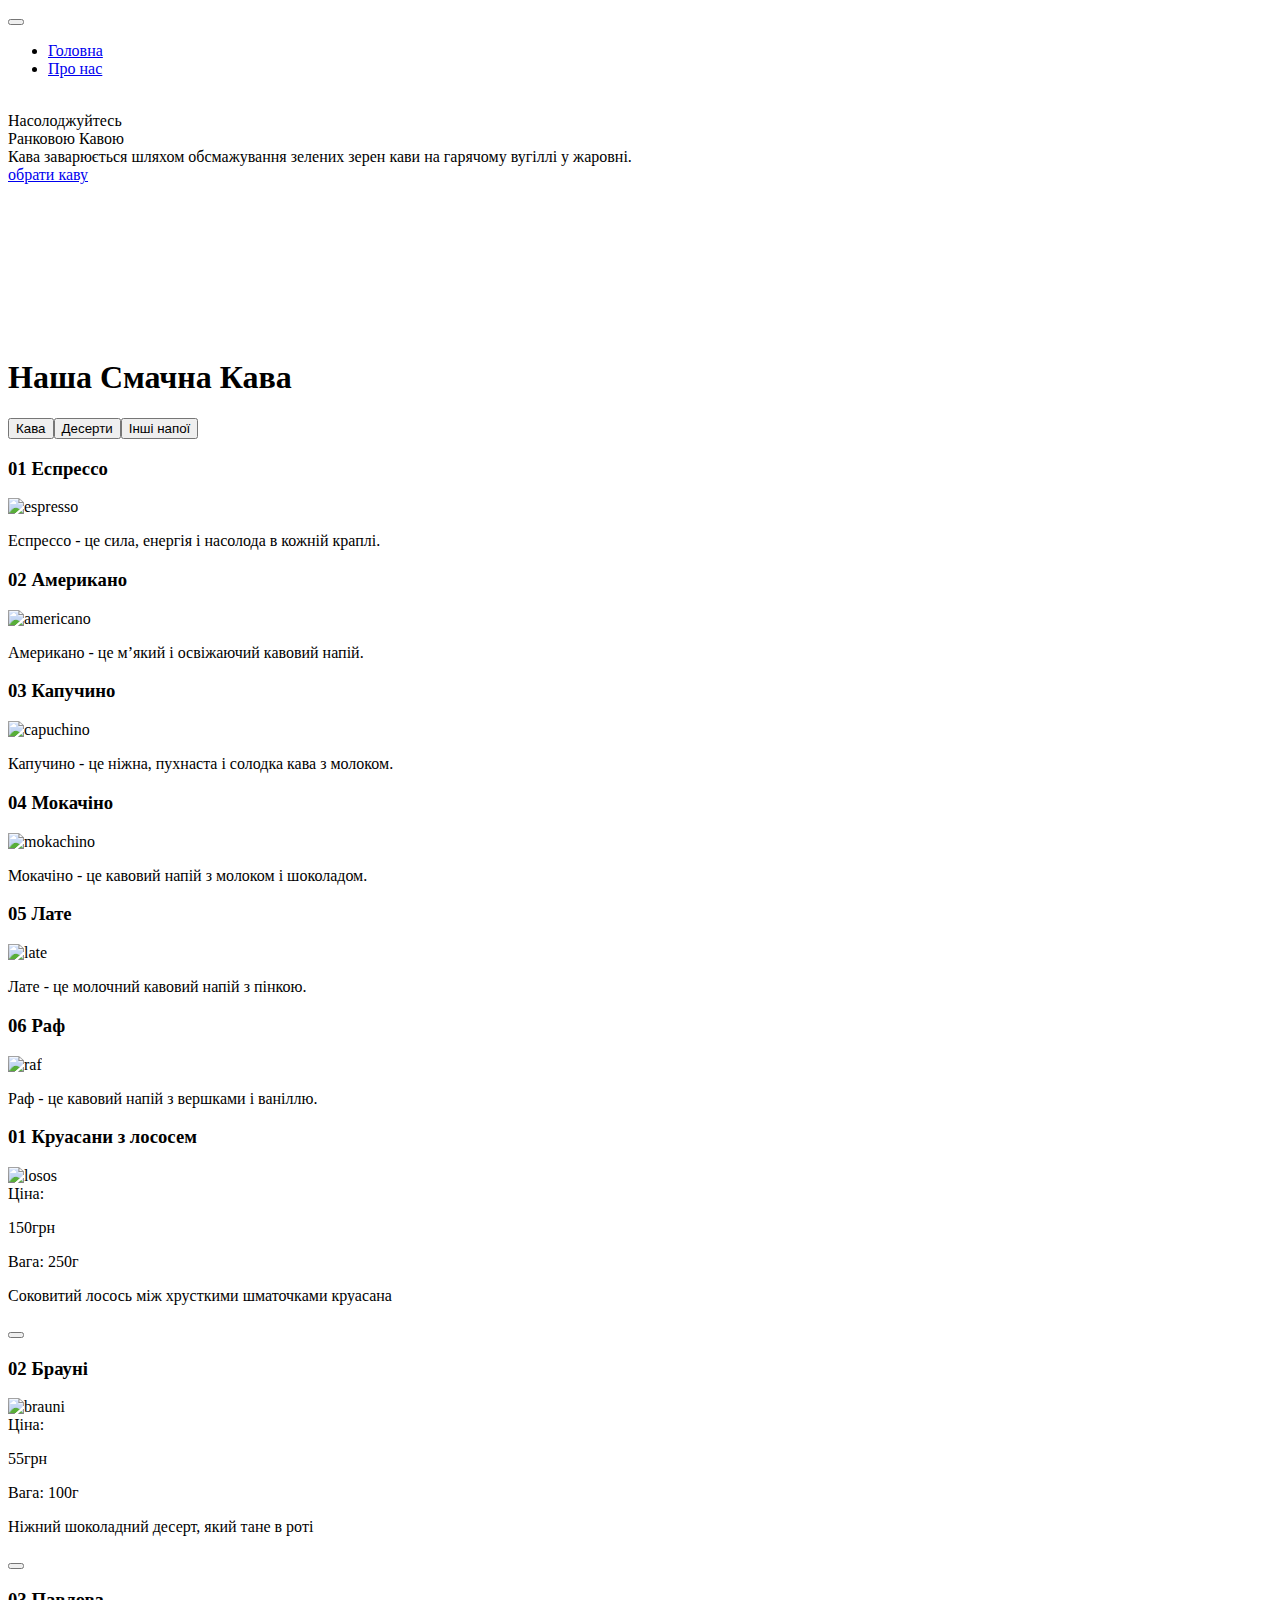
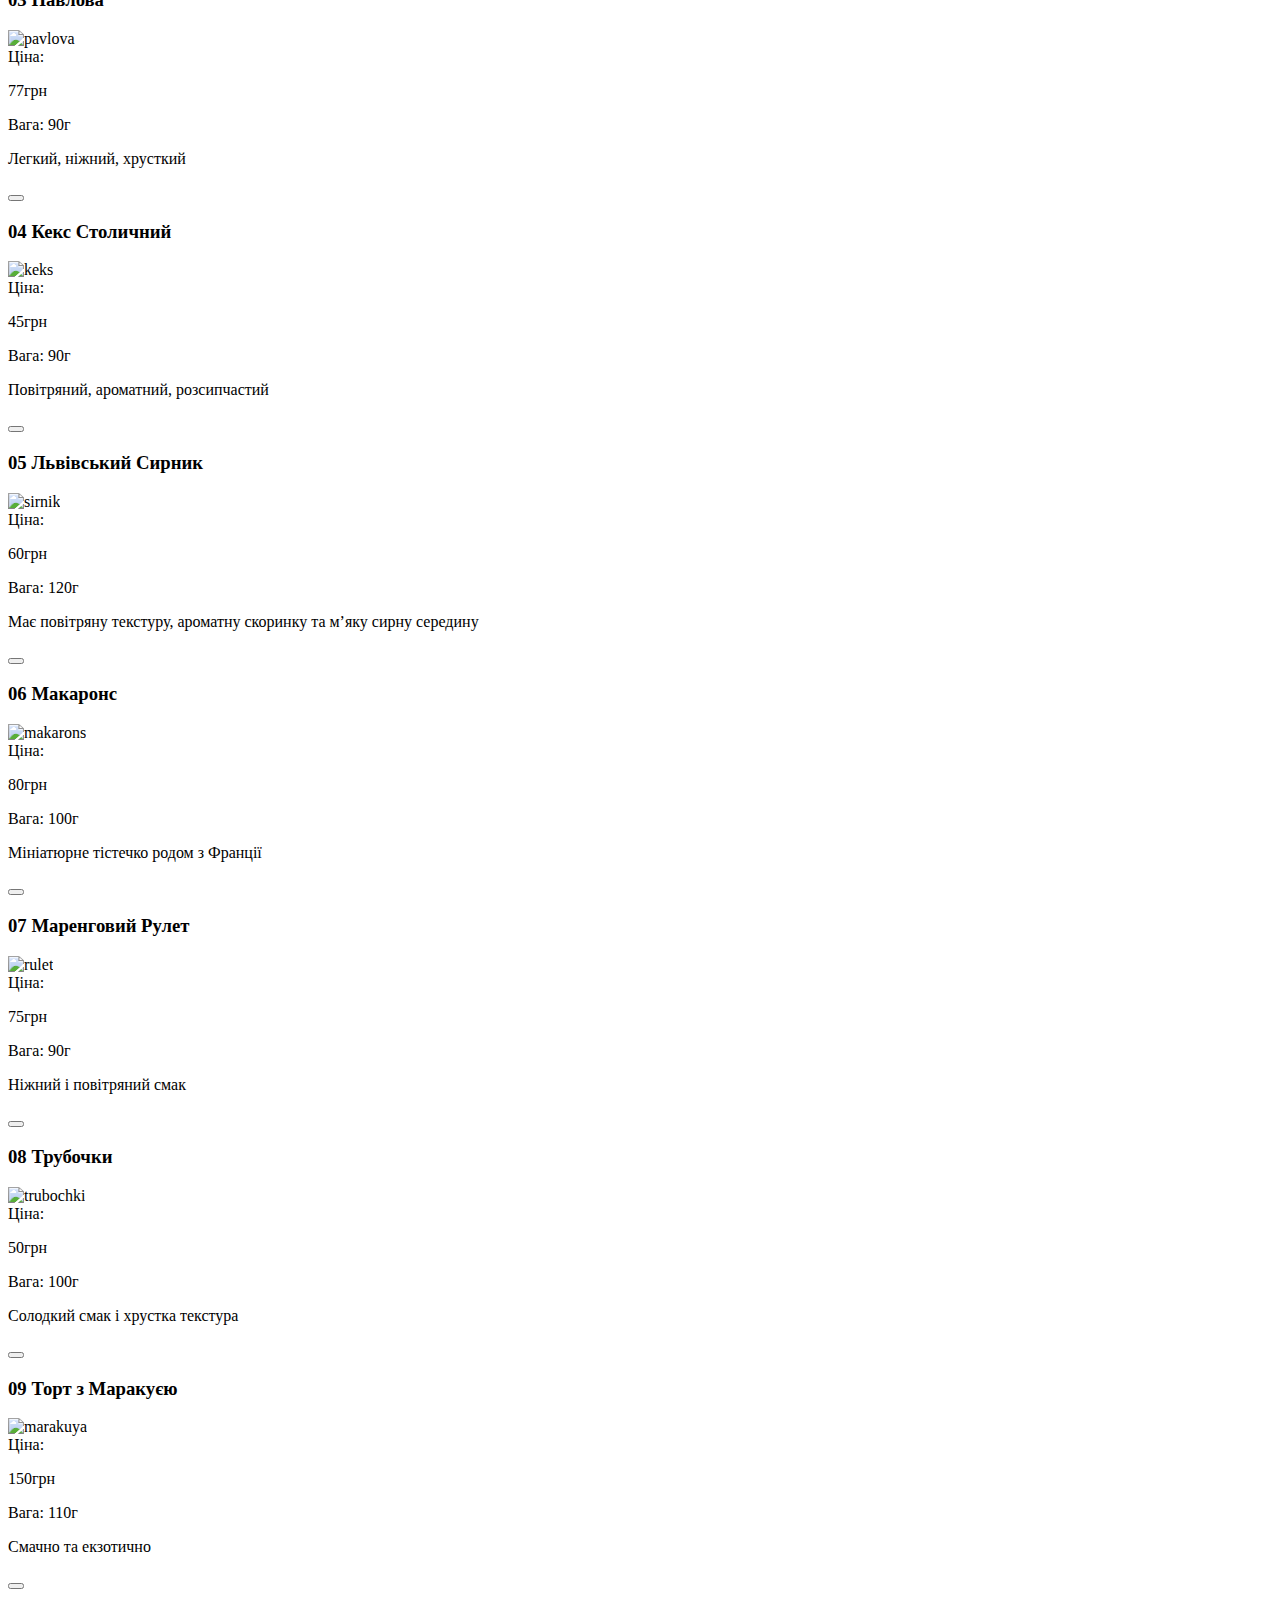
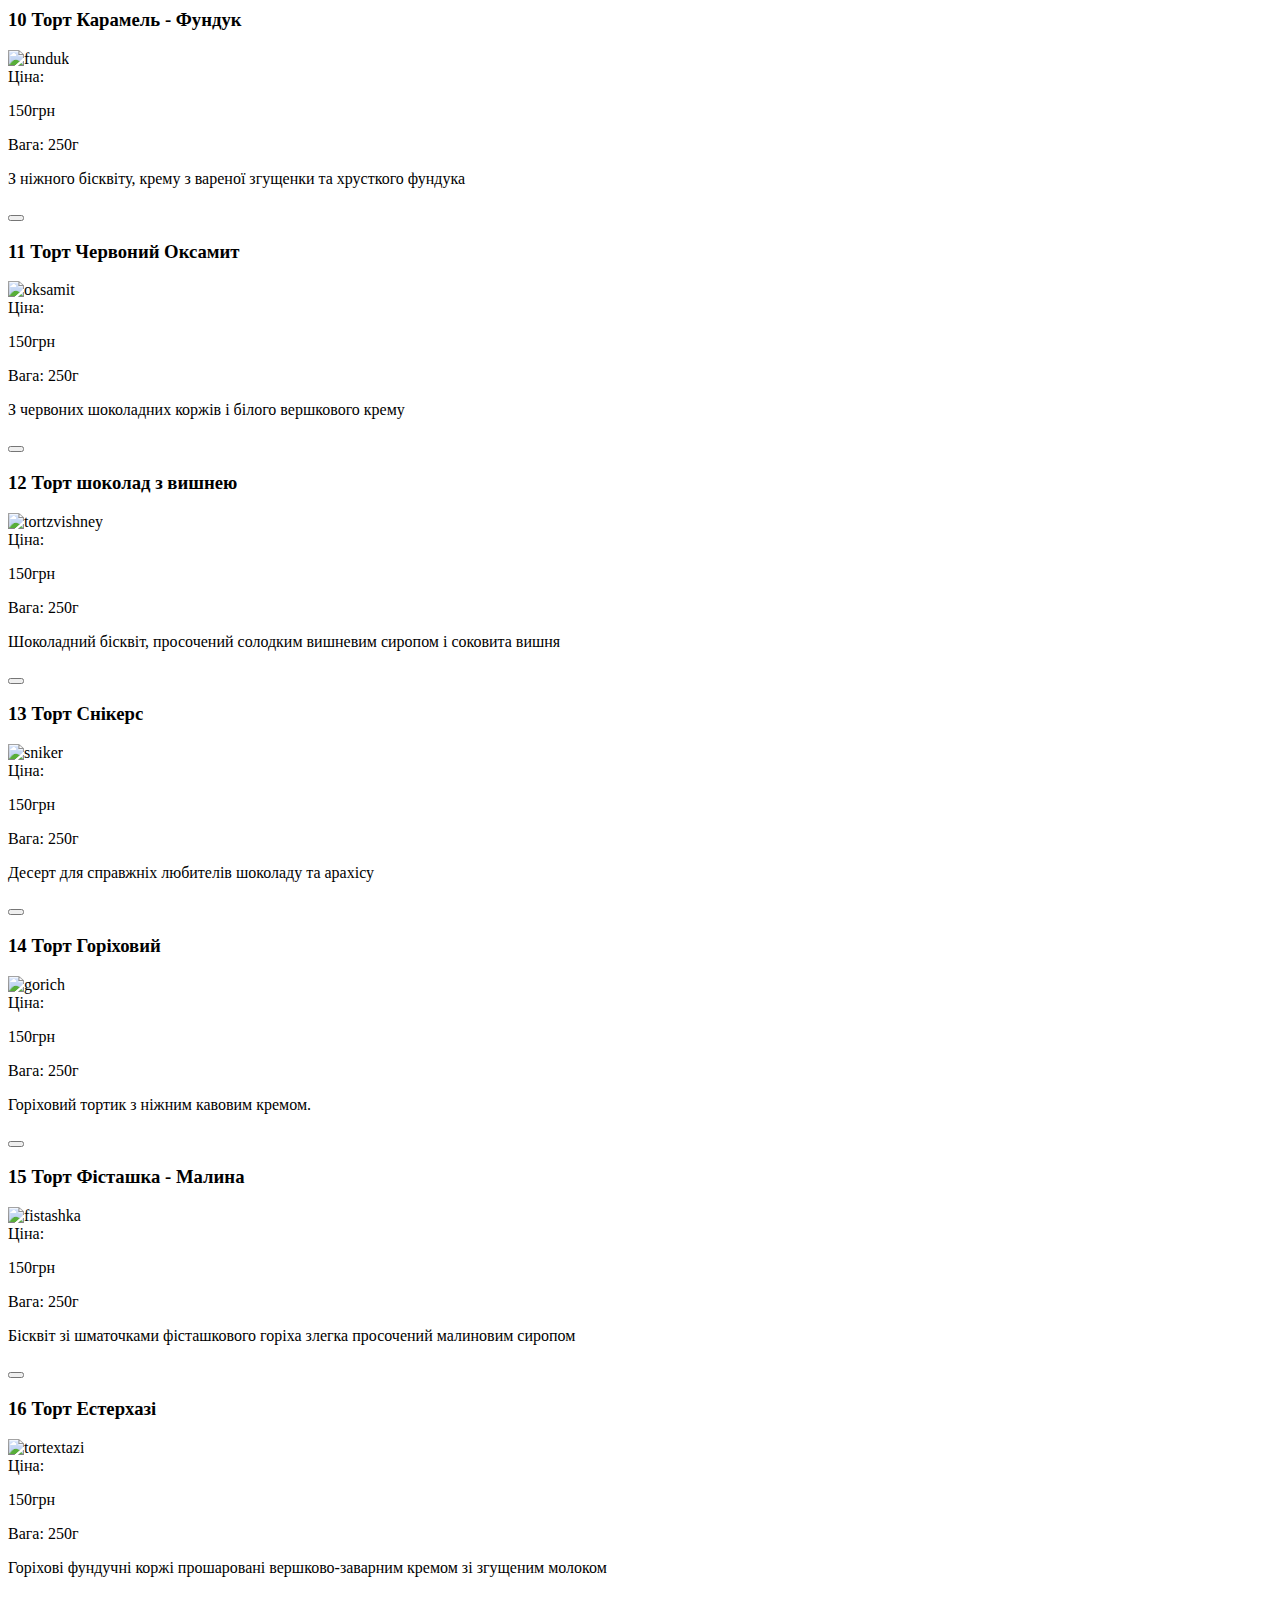
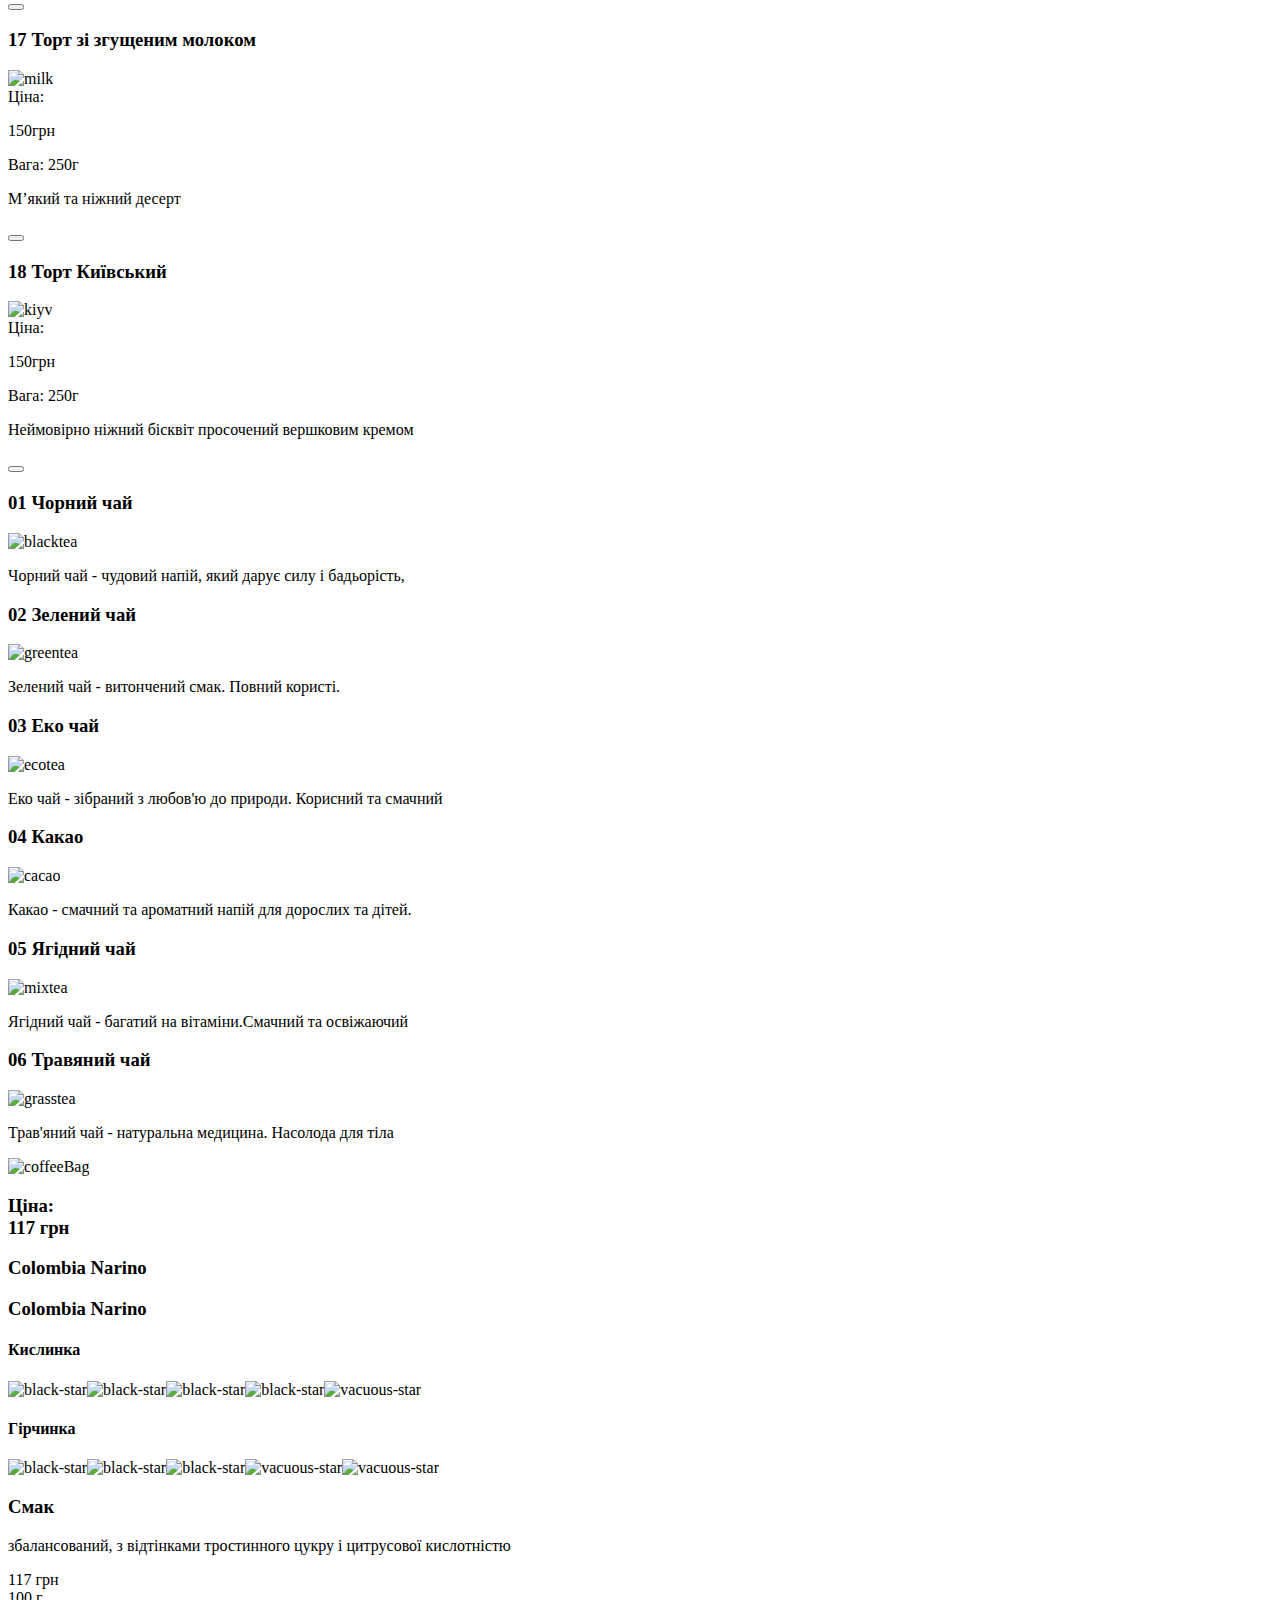
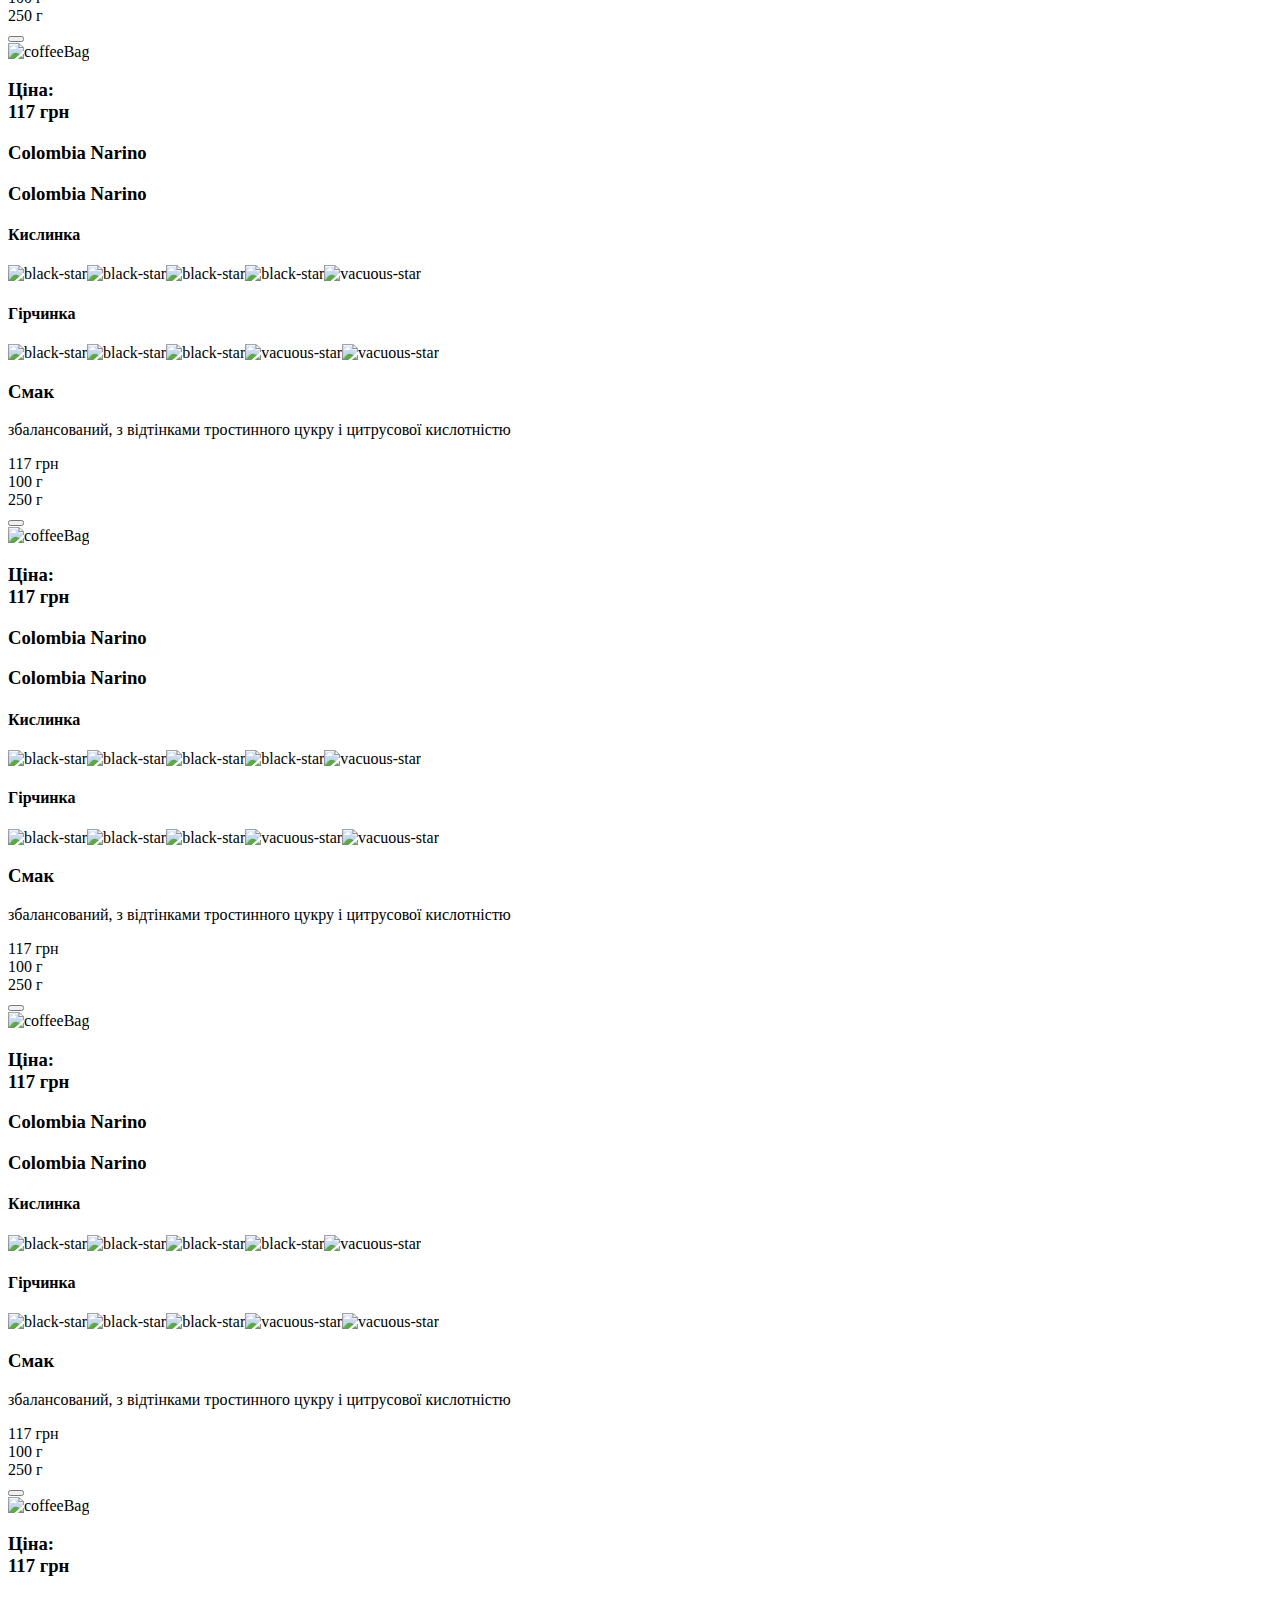
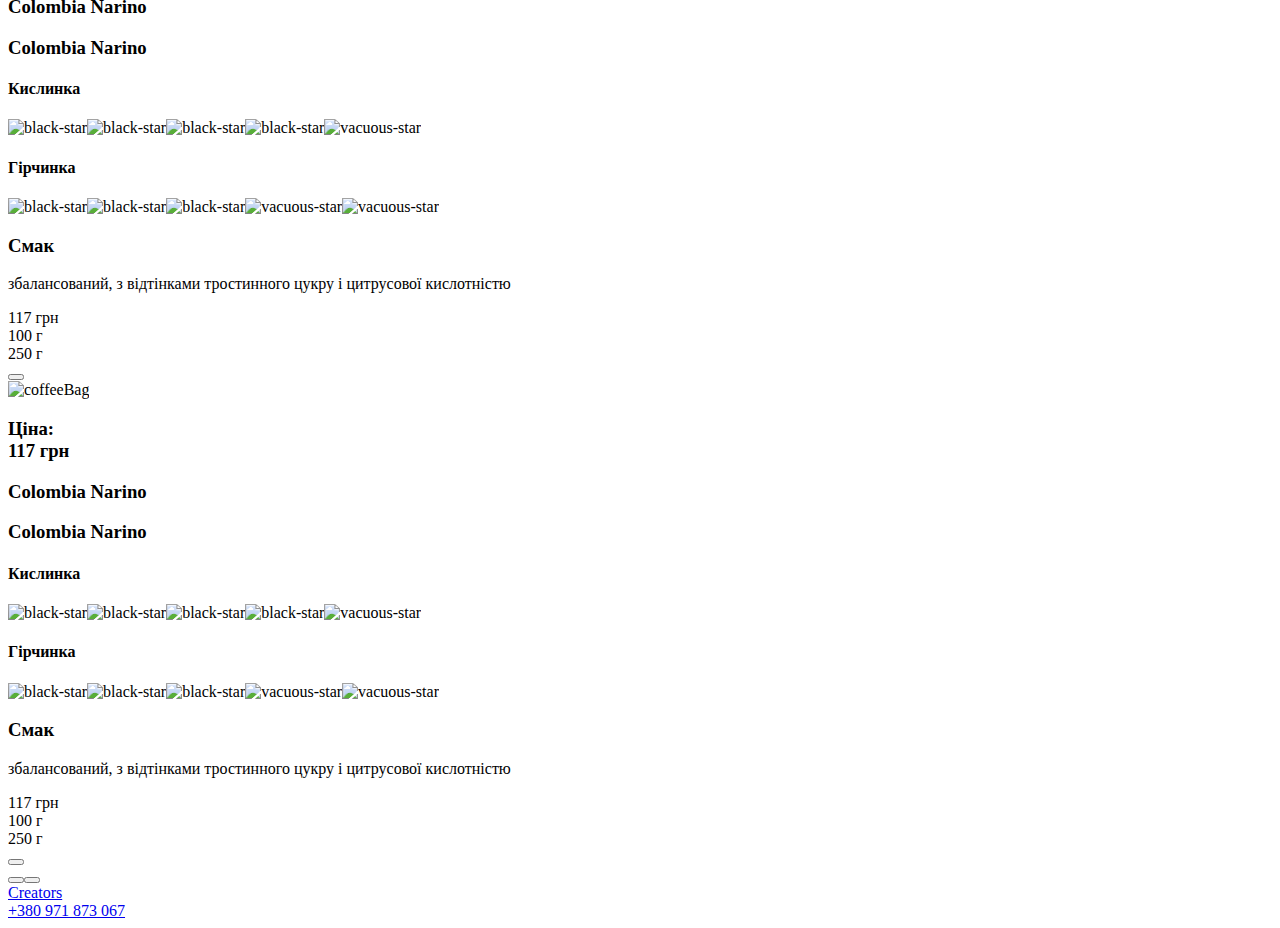
==== index.html @ 7bde2b03 "Add files via upload" ====
<!DOCTYPE html>
<html lang="en">

<head>
	<title>Стартова сторінка</title>
	<meta charset="UTF-8">
	<meta name="format-detection" content="telephone=no">
	<!-- <style>body{opacity: 0;}</style> -->
	<link rel="stylesheet" href="css/style.min.css?_v=20230503181244">
	<link rel="shortcut icon" href="favicon.ico">
	<!-- <meta name="robots" content="noindex, nofollow"> -->
	<meta name="viewport" content="width=device-width, initial-scale=1.0">
</head>

<body data-active>
	<div class="wrapper">
		<div class="first-page">
			<header class="header">
				<div class="header__block">
					<div class="header__pages">
						<div class="header__menu menu">
							<div class="actions-flex">
								<button type="button" class="menu__icon icon-menu"><span></span></button>
								<a href="https://instagram.com/klub_kavy_nizhyn?igshid=YmMyMTA2M2Y=" class="menu-header__link _icon-insta"></a>
							</div>
							<nav class="menu__body">
								<ul class="menu__list header__menu menu-header">
									<li class="menu-header__item"><a href="index.html" class="menu-header__link menu-header__link_active">Головна</a></li>
									<li class="menu-header__item"><a href="about-us.html" class="menu-header__link">Про нас</a></li>
									<!-- <li class="menu-header__item"><a href="" class="menu-header__link">Резервація</a></li> -->
								</ul>
							</nav>
						</div>
					</div>

					<div class="header__logo">
						<picture><source srcset="img/logo.webp" type="image/webp"><img src="img/logo.png" alt=""></picture>
					</div>
					<div class="header__services services-header">
						<div class="services-header__bag"></div>
						<!-- <div class="services-header__lang _icon-lang">UA</div> -->
					</div>
				</div>
			</header>


			<div class="page">
				<section class="page__welcom welcom">
					<div class="welcom__contante">
						<div class="welcom__body">
							<div class="welcom__title">Насолоджуйтесь <br>Ранковою Кавою</div>
							<div class="welcom__sub-title">Кава заварюється шляхом обсмажування зелених зерен кави на гарячому
								вугіллі у жаровні.</div>
							<div class="welcom__button" data-goto=".choise"> <a href="#">обрати каву</a> </div>
						</div>
					</div>
					<video autoplay muted loop poster="img/welcom/welcom_poster.png" preload="auto" class="welcom__bg">
						<source type="video/mp4" src="files/welcom_bg.mp4">
					</video>
				</section>
			</div>

		<main class="main">
			<div class="main__container">
				<section class="choise">
					<h1 class="choise__title">Наша Смачна Кава</h1>
					<div class="tabs" data-tabs="">
						<nav class="tabs__navigation" data-tabs-titles=""><button class="tabs__title _tab-active" type="button">Кава</button><button class="tabs__title" type="button">Десерти</button><button class="tabs__title" type="button">Інші напої</button></nav>
						<div class="tabs__content" data-tabs-body="">
							<div class="tabs__body animate__animated animate__fadeIn">
								<div class="tabs__body-wrap">
									<div class="tabs__body-block">
										<h3 class="tabs__body-block_title"><span>01</span> Еспрессо</h3><picture><source srcset="img/espresso.webp" type="image/webp"><img class="tabs__body-block_img-first" src="img/espresso.jpg" alt="espresso" /></picture>
										<div class="tabs__body-block_hover">
											<p class="tabs__body-block_hover-desc">Еспрессо - це сила, енергія і насолода в
												кожній краплі.</p>
										</div>
									</div>
									<div class="tabs__body-block">
										<h3 class="tabs__body-block_title"><span>02</span> Американо</h3><picture><source srcset="img/americano.webp" type="image/webp"><img class="tabs__body-block_img-second" src="img/americano.jpg" alt="americano" /></picture>
										<div class="tabs__body-block_hover">
											<p class="tabs__body-block_hover-desc">Американо - це м’який і освіжаючий кавовий
												напій.</p>
										</div>
									</div>
									<div class="tabs__body-block">
										<h3 class="tabs__body-block_title"><span>03</span> Капучино</h3><picture><source srcset="img/capuch.webp" type="image/webp"><img class="tabs__body-block_img-thirth" src="img/capuch.png" alt="capuchino" /></picture>
										<div class="tabs__body-block_hover">
											<p class="tabs__body-block_hover-desc">Капучино - це ніжна, пухнаста і солодка кава
												з молоком.</p>
										</div>
									</div>
									<div class="tabs__body-block">
										<h3 class="tabs__body-block_title"><span>04</span> Мокачіно</h3><picture><source srcset="img/mocachino.webp" type="image/webp"><img class="tabs__body-block_img-fourth" src="img/mocachino.jpg" alt="mokachino" /></picture>
										<div class="tabs__body-block_hover">
											<p class="tabs__body-block_hover-desc">Мокачіно - це кавовий напій з молоком і
												шоколадом.</p>
										</div>
									</div>
									<div class="tabs__body-block">
										<h3 class="tabs__body-block_title"><span>05</span> Лате</h3><picture><source srcset="img/late.webp" type="image/webp"><img class="tabs__body-block_img-fifth" src="img/late.jpg" alt="late" /></picture>
										<div class="tabs__body-block_hover">
											<p class="tabs__body-block_hover-desc">Лате - це молочний кавовий напій з пінкою.
											</p>
										</div>
									</div>
									<div class="tabs__body-block">
										<h3 class="tabs__body-block_title"><span>06</span> Раф</h3><picture><source srcset="img/raf.webp" type="image/webp"><img class="tabs__body-block_img-sixth" src="img/raf.jpg" alt="raf" /></picture>
										<div class="tabs__body-block_hover">
											<p class="tabs__body-block_hover-desc">Раф - це кавовий напій з вершками і ваніллю.
											</p>
										</div>
									</div>
								</div>
							</div>
							<div class="tabs__body animate__animated animate__fadeIn">
								<div class="tabs__body-wrap">
									<div class="tabs__body-block block_basket" id="rel">

										<h3 class="tabs__body-block_title">
											<span>01</span> Круасани з лососем
										</h3>
										<div class="product__quantity"></div>
										<img class="tabs__body-block_img-first1" src="img/Vector-5.svg" alt="losos" />

										<div class="tabs__body-block_hover" id="dessert">
											<div class="tabs__body-block_hover-price">

												<div class="tabs__body-block_hover-price__item">
													Ціна:<p class="product-block__back-price"><span class="prise-basket"> 150</span>грн</p>
												</div>

												<p class="tabs__body-block_hover-price__item">
													Вага: <span>250г</span>
												</p>
											</div>
											<div class="wrap-desc">
												<p class="tabs__body-block_hover-desc" id="dessert_desc">Соковитий лосось між
													хрусткими шматочками круасана</p>
											</div>
											<!-- <button class="tabs__body-block_hover-btn"></button> -->

											<button class="add-to-cart tabs__body-block_hover-btn  " data-sb-id-or-vendor-code="01" data-sb-product-name="Круасани з лососем" data-sb-product-price="150" data-sb-product-quantity="1" data-sb-product-img="img/Vector-5.svg">
												<i class="fas fa-cart-plus"></i>
											</button>

										</div>
									</div>
									<div class="tabs__body-block block_basket" id="rel">
										<h3 class="tabs__body-block_title">
											<span>02</span> Брауні
										</h3>
										<div class="product__quantity"></div>
										<img class="tabs__body-block_img-second1" src="img/Vector-4.svg" alt="brauni" />
										<div class="tabs__body-block_hover" id="dessert">
											<div class="tabs__body-block_hover-price">

												<div class="tabs__body-block_hover-price__item">
													Ціна:<p class="product-block__back-price"><span class="prise-basket"> 55</span>грн</p>
												</div>

												<p class="tabs__body-block_hover-price__item">
													Вага: <span>100г</span>
												</p>
											</div>
											<div class="wrap-desc">
												<p class="tabs__body-block_hover-desc" id="dessert_desc">Ніжний шоколадний
													десерт, який тане в роті</p>
											</div>
											<!-- <button class="tabs__body-block_hover-btn"></button> -->

											<button class="add-to-cart tabs__body-block_hover-btn  " data-sb-id-or-vendor-code="02" data-sb-product-name="Брауні" data-sb-product-price="55" data-sb-product-quantity="1" data-sb-product-img="img/Vector-4.svg">
												<i class="fas fa-cart-plus"></i>
											</button>

										</div>
									</div>
									<div class="tabs__body-block block_basket" id="rel">
										<h3 class="tabs__body-block_title">
											<span>03</span> Павлова
										</h3>
										<div class="product__quantity"></div>
										<img class="tabs__body-block_img-thirth1" src="img/Vector-3.svg" alt="pavlova" />
										<div class="tabs__body-block_hover" id="dessert">
											<div class="tabs__body-block_hover-price">

												<div class="tabs__body-block_hover-price__item">
													Ціна:<p class="product-block__back-price"><span class="prise-basket"> 77</span>грн</p>
												</div>

												<p class="tabs__body-block_hover-price__item">
													Вага: <span>90г</span>
												</p>
											</div>
											<div class="wrap-desc">
												<p class="tabs__body-block_hover-desc" id="dessert_desc">Легкий, ніжний,
													хрусткий</p>
											</div>
											<!-- <button class="tabs__body-block_hover-btn"></button> -->

											<button class="add-to-cart tabs__body-block_hover-btn  " data-sb-id-or-vendor-code="03" data-sb-product-name="Павлова" data-sb-product-price="77" data-sb-product-quantity="1" data-sb-product-img="img/Vector-3.svg">
												<i class="fas fa-cart-plus"></i>
											</button>

										</div>
									</div>
									<div class="tabs__body-block block_basket" id="rel">
										<h3 class="tabs__body-block_title">
											<span>04</span> Кекс Столичний
										</h3>
										<div class="product__quantity"></div>
										<img class="tabs__body-block_img-fourth1" src="img/Vector-2.svg" alt="keks" />
										<div class="tabs__body-block_hover" id="dessert">
											<div class="tabs__body-block_hover-price">

												<div class="tabs__body-block_hover-price__item">
													Ціна:<p class="product-block__back-price"><span class="prise-basket"> 45</span>грн</p>
												</div>

												<p class="tabs__body-block_hover-price__item">
													Вага: <span>90г</span>
												</p>
											</div>
											<div class="wrap-desc">
												<p class="tabs__body-block_hover-desc" id="dessert_desc">Повітряний, ароматний,
													розсипчастий</p>
											</div>
											<!-- <button class="tabs__body-block_hover-btn"></button> -->

											<button class="add-to-cart tabs__body-block_hover-btn  " data-sb-id-or-vendor-code="04" data-sb-product-name="Кекс Столичний" data-sb-product-price="45" data-sb-product-quantity="1" data-sb-product-img="img/Vector-2.svg">
												<i class="fas fa-cart-plus"></i>
											</button>

										</div>
									</div>
									<div class="tabs__body-block block_basket" id="rel">
										<h3 class="tabs__body-block_title">
											<span>05</span> Львівський Сирник
										</h3>
										<div class="product__quantity"></div>
										<img class="tabs__body-block_img-fifth1" src="img/Vector-1.svg" alt="sirnik" />
										<div class="tabs__body-block_hover" id="dessert">
											<div class="tabs__body-block_hover-price">

												<div class="tabs__body-block_hover-price__item">
													Ціна:<p class="product-block__back-price"><span class="prise-basket"> 60</span>грн</p>
												</div>

												<p class="tabs__body-block_hover-price__item">
													Вага: <span>120г</span>
												</p>
											</div>
											<div class="wrap-desc">
												<p class="tabs__body-block_hover-desc" id="dessert_desc">Має повітряну текстуру,
													ароматну скоринку та м’яку сирну середину</p>
											</div>
											<!-- <button class="tabs__body-block_hover-btn"></button> -->

											<button class="add-to-cart tabs__body-block_hover-btn  " data-sb-id-or-vendor-code="05" data-sb-product-name="Львівський Сирник" data-sb-product-price="60" data-sb-product-quantity="1" data-sb-product-img="img/Vector-1.svg">
												<i class="fas fa-cart-plus"></i>
											</button>

										</div>
									</div>
									<div class="tabs__body-block block_basket" id="rel">
										<h3 class="tabs__body-block_title">
											<span>06</span> Макаронс
										</h3>
										<div class="product__quantity"></div>
										<img class="tabs__body-block_img-sixth1" src="img/Vector.svg" alt="makarons" />
										<div class="tabs__body-block_hover" id="dessert">
											<div class="tabs__body-block_hover-price">

												<div class="tabs__body-block_hover-price__item">
													Ціна:<p class="product-block__back-price"><span class="prise-basket"> 80</span>грн</p>
												</div>

												<p class="tabs__body-block_hover-price__item">
													Вага: <span>100г</span>
												</p>
											</div>
											<div class="wrap-desc">
												<p class="tabs__body-block_hover-desc" id="dessert_desc">Мініатюрне тістечко
													родом з Франції</p>
											</div>
											<!-- <button class="tabs__body-block_hover-btn"></button> -->

											<button class="add-to-cart tabs__body-block_hover-btn  " data-sb-id-or-vendor-code="06" data-sb-product-name="Макаронс" data-sb-product-price="80" data-sb-product-quantity="1" data-sb-product-img="img/Vector.svg">
												<i class="fas fa-cart-plus"></i>
											</button>

										</div>
									</div>
									<div class="block" data-showmore="">
										<div class="block__content" data-showmore-content="">
											<div class="tabs__body-wrap">
												<div class="tabs__body-block block_basket" id="rel">
													<h3 class="tabs__body-block_title">
														<span>07</span> Маренговий Рулет
													</h3>
													<div class="product__quantity"></div>
													<picture><source srcset="img/rulet.webp" type="image/webp"><img class="tabs__body-block_img-first7" src="img/rulet.jpg" alt="rulet" /></picture>
													<div class="tabs__body-block_hover" id="dessert">
														<div class="tabs__body-block_hover-price">

															<div class="tabs__body-block_hover-price__item">
																Ціна:<p class="product-block__back-price"><span class="prise-basket"> 75</span>грн</p>
															</div>

															<p class="tabs__body-block_hover-price__item">
																Вага: <span>90г</span>
															</p>
														</div>
														<div class="wrap-desc">
															<p class="tabs__body-block_hover-desc" id="dessert_desc">Ніжний і
																повітряний смак</p>
														</div>
														<!-- <button class="tabs__body-block_hover-btn"></button> -->

														<button class="add-to-cart tabs__body-block_hover-btn  " data-sb-id-or-vendor-code="07" data-sb-product-name="Маренговий Рулет" data-sb-product-price="75" data-sb-product-quantity="1" data-sb-product-img="img/rulet.jpg">
															<i class="fas fa-cart-plus"></i>
														</button>

													</div>
												</div>
												<div class="tabs__body-block block_basket" id="rel">
													<h3 class="tabs__body-block_title">
														<span>08</span> Трубочки
													</h3>
													<div class="product__quantity"></div>
													<picture><source srcset="img/trubochki.webp" type="image/webp"><img class="tabs__body-block_img-second8" src="img/trubochki.png" alt="trubochki" /></picture>
													<div class="tabs__body-block_hover" id="dessert">
														<div class="tabs__body-block_hover-price">

															<div class="tabs__body-block_hover-price__item">
																Ціна:<p class="product-block__back-price"><span class="prise-basket"> 50</span>грн</p>
															</div>

															<p class="tabs__body-block_hover-price__item">
																Вага: <span>100г</span>
															</p>
														</div>
														<div class="wrap-desc">
															<p class="tabs__body-block_hover-desc" id="dessert_desc">Солодкий
																смак і хрустка текстура</p>
														</div>
														<!-- <button class="tabs__body-block_hover-btn"></button> -->

														<button class="add-to-cart tabs__body-block_hover-btn  " data-sb-id-or-vendor-code="08" data-sb-product-name="Трубочки" data-sb-product-price="50" data-sb-product-quantity="1" data-sb-product-img="img/trubochki.png">
															<i class="fas fa-cart-plus"></i>
														</button>

													</div>
												</div>
												<div class="tabs__body-block block_basket" id="rel">
													<h3 class="tabs__body-block_title">
														<span>09</span> Торт з Маракуєю
													</h3>
													<div class="product__quantity"></div>
													<picture><source srcset="img/tort.webp" type="image/webp"><img class="tabs__body-block_img-thirth9" src="img/tort.png" alt="marakuya" /></picture>
													<div class="tabs__body-block_hover" id="dessert">
														<div class="tabs__body-block_hover-price">

															<div class="tabs__body-block_hover-price__item">
																Ціна:<p class="product-block__back-price"><span class="prise-basket"> 150</span>грн</p>
															</div>

															<p class="tabs__body-block_hover-price__item">
																Вага: <span>110г</span>
															</p>
														</div>
														<div class="wrap-desc">
															<p class="tabs__body-block_hover-desc" id="dessert_desc">Смачно та
																екзотично</p>
														</div>
														<!-- <button class="tabs__body-block_hover-btn"></button> -->

														<button class="add-to-cart tabs__body-block_hover-btn  " data-sb-id-or-vendor-code="09" data-sb-product-name="Торт з Маракуєю" data-sb-product-price="150" data-sb-product-quantity="1" data-sb-product-img="img/tort.png">
															<i class="fas fa-cart-plus"></i>
														</button>

													</div>
												</div>
												<div class="tabs__body-block block_basket" id="rel">
													<h3 class="tabs__body-block_title">
														<span>10</span> Торт Карамель - Фундук
													</h3>
													<div class="product__quantity"></div>
													<picture><source srcset="img/tortfunduk.webp" type="image/webp"><img class="tabs__body-block_img-fourth10" src="img/tortfunduk.png" alt="funduk" /></picture>
													<div class="tabs__body-block_hover" id="dessert">
														<div class="tabs__body-block_hover-price">

															<div class="tabs__body-block_hover-price__item">
																Ціна:<p class="product-block__back-price"><span class="prise-basket"> 150</span>грн</p>
															</div>

															<p class="tabs__body-block_hover-price__item">
																Вага: <span>250г</span>
															</p>
														</div>
														<div class="wrap-desc">
															<p class="tabs__body-block_hover-desc" id="dessert_desc">З ніжного
																бісквіту, крему з вареної згущенки та хрусткого фундука</p>
														</div>
														<!-- <button class="tabs__body-block_hover-btn"></button> -->

														<button class="add-to-cart tabs__body-block_hover-btn  " data-sb-id-or-vendor-code="10" data-sb-product-name="Торт Карамель - Фундук" data-sb-product-price="150" data-sb-product-quantity="1" data-sb-product-img="img/tortfunduk.png">
															<i class="fas fa-cart-plus"></i>
														</button>

													</div>
												</div>
												<div class="tabs__body-block block_basket" id="rel">
													<h3 class="tabs__body-block_title">
														<span>11</span> Торт Червоний Оксамит
													</h3>
													<div class="product__quantity"></div>
													<picture><source srcset="img/tortocsamit.webp" type="image/webp"><img class="tabs__body-block_img-fifth11" src="img/tortocsamit.png" alt="oksamit" /></picture>
													<div class="tabs__body-block_hover" id="dessert">
														<div class="tabs__body-block_hover-price">

															<div class="tabs__body-block_hover-price__item">
																Ціна:<p class="product-block__back-price"><span class="prise-basket"> 150</span>грн</p>
															</div>

															<p class="tabs__body-block_hover-price__item">
																Вага: <span>250г</span>
															</p>
														</div>
														<div class="wrap-desc">
															<p class="tabs__body-block_hover-desc" id="dessert_desc">З червоних
																шоколадних коржів і білого вершкового крему</p>
														</div>
														<!-- <button class="tabs__body-block_hover-btn"></button> -->

														<button class="add-to-cart tabs__body-block_hover-btn  " data-sb-id-or-vendor-code="11" data-sb-product-name="Торт Червоний Оксамит" data-sb-product-price="150" data-sb-product-quantity="1" data-sb-product-img="img/tortocsamit.png">
															<i class="fas fa-cart-plus"></i>
														</button>

													</div>
												</div>
												<div class="tabs__body-block block_basket" id="rel">
													<h3 class="tabs__body-block_title">
														<span>12</span> Торт шоколад з вишнею
													</h3>
													<div class="product__quantity"></div>
													<picture><source srcset="img/tortzvishn.webp" type="image/webp"><img class="tabs__body-block_img-sixth12" src="img/tortzvishn.png" alt="tortzvishney" /></picture>
													<div class="tabs__body-block_hover" id="dessert">
														<div class="tabs__body-block_hover-price">

															<div class="tabs__body-block_hover-price__item">
																Ціна:<p class="product-block__back-price"><span class="prise-basket"> 150</span>грн</p>
															</div>

															<p class="tabs__body-block_hover-price__item">
																Вага: <span>250г</span>
															</p>
														</div>
														<div class="wrap-desc">
															<p class="tabs__body-block_hover-desc" id="dessert_desc">Шоколадний
																бісквіт, просочений солодким вишневим сиропом і соковита вишня</p>
														</div>
														<!-- <button class="tabs__body-block_hover-btn"></button> -->

														<button class="add-to-cart tabs__body-block_hover-btn  " data-sb-id-or-vendor-code="12" data-sb-product-name="Торт шоколад з вишнею" data-sb-product-price="150" data-sb-product-quantity="1" data-sb-product-img="img/tortzvishn.png">
															<i class="fas fa-cart-plus"></i>
														</button>

													</div>
												</div>
												<div class="tabs__body-block block_basket" id="rel">
													<h3 class="tabs__body-block_title">
														<span>13</span> Торт Снікерс
													</h3>
													<div class="product__quantity"></div>
													<picture><source srcset="img/snicker.webp" type="image/webp"><img class="tabs__body-block_img-first13" src="img/snicker.png" alt="sniker" /></picture>
													<div class="tabs__body-block_hover" id="dessert">
														<div class="tabs__body-block_hover-price">

															<div class="tabs__body-block_hover-price__item">
																Ціна:<p class="product-block__back-price"><span class="prise-basket"> 150</span>грн</p>
															</div>

															<p class="tabs__body-block_hover-price__item">
																Вага: <span>250г</span>
															</p>
														</div>
														<div class="wrap-desc">
															<p class="tabs__body-block_hover-desc" id="dessert_desc">Десерт для
																справжніх любителів шоколаду та арахісу</p>
														</div>
														<!-- <button class="tabs__body-block_hover-btn"></button> -->

														<button class="add-to-cart tabs__body-block_hover-btn  " data-sb-id-or-vendor-code="13" data-sb-product-name="Торт Снікерс" data-sb-product-price="150" data-sb-product-quantity="1" data-sb-product-img="img/snicker.png">
															<i class="fas fa-cart-plus"></i>
														</button>

													</div>
												</div>
												<div class="tabs__body-block block_basket" id="rel">
													<h3 class="tabs__body-block_title">
														<span>14</span> Торт Горіховий
													</h3>
													<div class="product__quantity"></div>
													<picture><source srcset="img/tortgorich.webp" type="image/webp"><img class="tabs__body-block_img-second14" src="img/tortgorich.png" alt="gorich" /></picture>
													<div class="tabs__body-block_hover" id="dessert">
														<div class="tabs__body-block_hover-price">

															<div class="tabs__body-block_hover-price__item">
																Ціна:<p class="product-block__back-price"><span class="prise-basket"> 150</span>грн</p>
															</div>

															<p class="tabs__body-block_hover-price__item">
																Вага: <span>250г</span>
															</p>
														</div>
														<div class="wrap-desc">
															<p class="tabs__body-block_hover-desc" id="dessert_desc">Горіховий
																тортик з ніжним кавовим кремом.</p>
														</div>
														<!-- <button class="tabs__body-block_hover-btn"></button> -->

														<button class="add-to-cart tabs__body-block_hover-btn  " data-sb-id-or-vendor-code="14" data-sb-product-name="Торт Горіховий" data-sb-product-price="150" data-sb-product-quantity="1" data-sb-product-img="img/tortgorich.png">
															<i class="fas fa-cart-plus"></i>
														</button>

													</div>
												</div>
												<div class="tabs__body-block block_basket" id="rel">
													<h3 class="tabs__body-block_title">
														<span>15</span> Торт Фісташка - Малина
													</h3>
													<div class="product__quantity"></div>
													<picture><source srcset="img/tortfistashka.webp" type="image/webp"><img class="tabs__body-block_img-thirth15" src="img/tortfistashka.png" alt="fistashka" /></picture>
													<div class="tabs__body-block_hover" id="dessert">
														<div class="tabs__body-block_hover-price">

															<div class="tabs__body-block_hover-price__item">
																Ціна:<p class="product-block__back-price"><span class="prise-basket"> 150</span>грн</p>
															</div>

															<p class="tabs__body-block_hover-price__item">
																Вага: <span>250г</span>
															</p>
														</div>
														<div class="wrap-desc">
															<p class="tabs__body-block_hover-desc" id="dessert_desc">Бісквіт зі
																шматочками фісташкового горіха злегка просочений малиновим
																сиропом</p>
														</div>
														<!-- <button class="tabs__body-block_hover-btn"></button> -->

														<button class="add-to-cart tabs__body-block_hover-btn  " data-sb-id-or-vendor-code="15" data-sb-product-name="Торт Фісташка - Малина" data-sb-product-price="150" data-sb-product-quantity="1" data-sb-product-img="img/tortfistashka.png">
															<i class="fas fa-cart-plus"></i>
														</button>

													</div>
												</div>
												<div class="tabs__body-block block_basket" id="rel">
													<h3 class="tabs__body-block_title">
														<span>16</span> Торт Естерхазі
													</h3>
													<div class="product__quantity"></div>
													<picture><source srcset="img/tortextazi.webp" type="image/webp"><img class="tabs__body-block_img-fourth16" src="img/tortextazi.png" alt="tortextazi" /></picture>
													<div class="tabs__body-block_hover" id="dessert">
														<div class="tabs__body-block_hover-price">

															<div class="tabs__body-block_hover-price__item">
																Ціна:<p class="product-block__back-price"><span class="prise-basket"> 150</span>грн</p>
															</div>

															<p class="tabs__body-block_hover-price__item">
																Вага: <span>250г</span>
															</p>
														</div>
														<div class="wrap-desc">
															<p class="tabs__body-block_hover-desc" id="dessert_desc">Горіхові
																фундучні коржі прошаровані вершково-заварним кремом зі згущеним
																молоком</p>
														</div>
														<!-- <button class="tabs__body-block_hover-btn"></button> -->

														<button class="add-to-cart tabs__body-block_hover-btn  " data-sb-id-or-vendor-code="16" data-sb-product-name="Торт Естерхазі" data-sb-product-price="250" data-sb-product-quantity="1" data-sb-product-img="img/tortextazi.png">
															<i class="fas fa-cart-plus"></i>
														</button>

													</div>
												</div>
												<div class="tabs__body-block block_basket" id="rel">
													<h3 class="tabs__body-block_title">
														<span>17</span> Торт зі згущеним молоком
													</h3>
													<div class="product__quantity"></div>
													<picture><source srcset="img/tortmilk.webp" type="image/webp"><img class="tabs__body-block_img-fifth17" src="img/tortmilk.png" alt="milk" /></picture>
													<div class="tabs__body-block_hover" id="dessert">
														<div class="tabs__body-block_hover-price">

															<div class="tabs__body-block_hover-price__item">
																Ціна:<p class="product-block__back-price"><span class="prise-basket"> 150</span>грн</p>
															</div>

															<p class="tabs__body-block_hover-price__item">
																Вага: <span>250г</span>
															</p>
														</div>
														<div class="wrap-desc">
															<p class="tabs__body-block_hover-desc" id="dessert_desc">М’який та
																ніжний десерт</p>
														</div>
														<!-- <button class="tabs__body-block_hover-btn"></button> -->

														<button class="add-to-cart tabs__body-block_hover-btn  " data-sb-id-or-vendor-code="17" data-sb-product-name="Торт зі згущеним молоком" data-sb-product-price="250" data-sb-product-quantity="1" data-sb-product-img="img/tortmilk.png">
															<i class="fas fa-cart-plus"></i>
														</button>

													</div>
												</div>
												<div class="tabs__body-block block_basket" id="rel">
													<h3 class="tabs__body-block_title">
														<span>18</span> Торт Київський
													</h3>
													<div class="product__quantity"></div>
													<picture><source srcset="img/tortkiyv.webp" type="image/webp"><img class="tabs__body-block_img-sixth18" src="img/tortkiyv.png" alt="kiyv" /></picture>
													<div class="tabs__body-block_hover" id="dessert">
														<div class="tabs__body-block_hover-price">

															<div class="tabs__body-block_hover-price__item">
																Ціна:<p class="product-block__back-price"><span class="prise-basket"> 150</span>грн</p>
															</div>

															<p class="tabs__body-block_hover-price__item">
																Вага: <span>250г</span>
															</p>
														</div>
														<div class="wrap-desc">
															<p class="tabs__body-block_hover-desc" id="dessert_desc">Неймовірно
																ніжний бісквіт просочений вершковим кремом</p>
														</div>
														<!-- <button class="tabs__body-block_hover-btn"></button> -->

														<button class="add-to-cart tabs__body-block_hover-btn  " data-sb-id-or-vendor-code="18" data-sb-product-name="Торт Київський" data-sb-product-price="150" data-sb-product-quantity="1" data-sb-product-img="img/tortkiyv.png">
															<i class="fas fa-cart-plus"></i>
														</button>

													</div>
												</div>
											</div>
										</div><button class="block__more" type="button" data-showmore-button="data-showmore-button" hidden="hidden"><span class="block__more-img"></span> </button>
									</div>
								</div>
							</div>
							<div class="tabs__body animate__animated animate__fadeIn">
								<div class="tabs__body-wrap">
									<div class="tabs__body-block">
										<h3 class="tabs__body-block_title"><span>01</span> Чорний чай</h3><img class="tabs__body-block_img-first" src="img/tea/blacktea.svg" alt="blacktea" />
										<div class="tabs__body-block_hover">
											<p class="tabs__body-block_hover-desc">Чорний чай - чудовий напій, який дарує силу і
												бадьорість,</p>
										</div>
									</div>
									<div class="tabs__body-block">
										<h3 class="tabs__body-block_title"><span>02</span> Зелений чай</h3><img class="tabs__body-block_img-second" src="img/tea/greentea.svg" alt="greentea" />
										<div class="tabs__body-block_hover">
											<p class="tabs__body-block_hover-desc">Зелений чай - витончений смак. Повний
												користі.</p>
										</div>
									</div>
									<div class="tabs__body-block">
										<h3 class="tabs__body-block_title"><span>03</span> Еко чай</h3><img class="tabs__body-block_img-thirth" src="img/tea/ecotea.svg" alt="ecotea" />
										<div class="tabs__body-block_hover">
											<p class="tabs__body-block_hover-desc">Еко чай - зібраний з любов'ю до природи.
												Корисний та смачний</p>
										</div>
									</div>
									<div class="tabs__body-block">
										<h3 class="tabs__body-block_title"><span>04</span> Какао</h3><img class="tabs__body-block_img-fourth" src="img/tea/cacao.svg" alt="cacao" />
										<div class="tabs__body-block_hover">
											<p class="tabs__body-block_hover-desc">Какао - смачний та ароматний напій для
												дорослих та дітей.</p>
										</div>
									</div>
									<div class="tabs__body-block">
										<h3 class="tabs__body-block_title"><span>05</span> Ягідний чай</h3><img class="tabs__body-block_img-fifth" src="img/tea/mixtea.svg" alt="mixtea" />
										<div class="tabs__body-block_hover">
											<p class="tabs__body-block_hover-desc">Ягідний чай - багатий на вітаміни.Смачний та
												освіжаючий</p>
										</div>
									</div>
									<div class="tabs__body-block">
										<h3 class="tabs__body-block_title"><span>06</span> Травяний чай</h3><img class="tabs__body-block_img-sixth" src="img/tea/grasstea.svg" alt="grasstea" />
										<div class="tabs__body-block_hover">
											<p class="tabs__body-block_hover-desc">Трав'яний чай - натуральна медицина. Насолода
												для тіла</p>
										</div>
									</div>
								</div>
							</div>
						</div>
					</div>
				</section>
				<section class="products">
					<div class="products-block__slider swiper">
						<div class="products-block__wrapper swiper-wrapper">
							<div class="products-block__slide swiper-slide">
								<div class="rotate-block block_basket">
									<div class="change-img">
										<div class="front-side-img">
											<div class="product-block">
												<picture><source srcset="img/tuffler.webp" type="image/webp"><img class="product-block__img" src="img/tuffler.png" alt="coffeeBag" /></picture>
												<div class="something">
													<h3 class="product-block__title">
														Ціна: <div class="product-block__back-price"><span class="prise-basket">117</span> грн</div>
													</h3>
													<h3 class="product-block__title">
														Colombia Narino
													</h3>
												</div>
											</div>
										</div>
										<div class="back-side-img">
											<div class="product-block__back">
												<h3 class="product-block__back-title">
													Colombia Narino
												</h3>
												<div class="wrapper-back">
													<div class="product-block__back-star_first">
														<h4 class="product-block__back-star_first-title">
															Кислинка
														</h4>
														<div class="stars-block__first">
															<img class="stars-block__first-item" src="img/black-star.svg" alt="black-star" /><img class="stars-block__first-item" src="img/black-star.svg" alt="black-star" /><img class="stars-block__first-item" src="img/black-star.svg" alt="black-star" /><img class="stars-block__first-item" src="img/black-star.svg" alt="black-star" /><img class="stars-block__first-item" src="img/vacuous-star.svg" alt="vacuous-star" />
														</div>
													</div>
													<div class="product-block__back-star_second">
														<h4 class="product-block__back-star_second-title">
															Гірчинка
														</h4>
														<div class="stars-block__second">
															<img class="stars-block__first-item" src="img/black-star.svg" alt="black-star" /><img class="stars-block__first-item" src="img/black-star.svg" alt="black-star" /><img class="stars-block__first-item" src="img/black-star.svg" alt="black-star" /><img class="stars-block__first-item" src="img/vacuous-star.svg" alt="vacuous-star" /><img class="stars-block__first-item" src="img/vacuous-star.svg" alt="vacuous-star" />
														</div>
													</div>
													<h3 class="product-block__back-title_sec">
														Смак
													</h3>
													<p class="product-block__back-desc">
														збалансований, з відтінками тростинного
														цукру і цитрусової кислотністю
													</p>
												</div>
												<div class="product-block__back-item">
													<div class="product-block__back-price"><span class="prise-basket">117</span> грн</div>
													<div class="product__size">
														<div class="product__size-element product-block__back-item__btn" data-sb-curent-price="117" data-sb-curent-size="100" data-sb-curent-id-or-vendor-code="100">100 г</div>
														<div class="product__size-element product-block__back-item__btn" data-sb-curent-price="343" data-sb-curent-size="250" data-sb-curent-id-or-vendor-code="250">250 г</div>
													</div>
												</div>
												<div class="quantity" data-quantity="">
													<div class="product__quantity">
													</div>
													<button class="tabs__body-block_hover-btn_new add-to-cart" data-sb-id-or-vendor-code="01" data-sb-product-name="Colombia Narino" data-sb-product-price="117" data-sb-product-quantity="1" data-sb-product-img="img/tuffler.png">
														<i class="fas fa-cart-plus"></i>
													</button>
												</div>
											</div>
										</div>
									</div>
								</div>
							</div>
							<div class="products-block__slide swiper-slide">

								<div class="rotate-block block_basket">
									<div class="change-img">
										<div class="front-side-img">
											<div class="product-block">
												<picture><source srcset="img/tuffler.webp" type="image/webp"><img class="product-block__img" src="img/tuffler.png" alt="coffeeBag" /></picture>
												<div class="something">
													<h3 class="product-block__title">
														Ціна: <div class="product-block__back-price"><span class="prise-basket">117</span> грн</div>
													</h3>
													<h3 class="product-block__title">
														Colombia Narino
													</h3>
												</div>
											</div>
										</div>
										<div class="back-side-img">
											<div class="product-block__back">
												<h3 class="product-block__back-title">
													Colombia Narino
												</h3>
												<div class="wrapper-back">
													<div class="product-block__back-star_first">
														<h4 class="product-block__back-star_first-title">
															Кислинка
														</h4>
														<div class="stars-block__first">
															<img class="stars-block__first-item" src="img/black-star.svg" alt="black-star" /><img class="stars-block__first-item" src="img/black-star.svg" alt="black-star" /><img class="stars-block__first-item" src="img/black-star.svg" alt="black-star" /><img class="stars-block__first-item" src="img/black-star.svg" alt="black-star" /><img class="stars-block__first-item" src="img/vacuous-star.svg" alt="vacuous-star" />
														</div>
													</div>
													<div class="product-block__back-star_second">
														<h4 class="product-block__back-star_second-title">
															Гірчинка
														</h4>
														<div class="stars-block__second">
															<img class="stars-block__first-item" src="img/black-star.svg" alt="black-star" /><img class="stars-block__first-item" src="img/black-star.svg" alt="black-star" /><img class="stars-block__first-item" src="img/black-star.svg" alt="black-star" /><img class="stars-block__first-item" src="img/vacuous-star.svg" alt="vacuous-star" /><img class="stars-block__first-item" src="img/vacuous-star.svg" alt="vacuous-star" />
														</div>
													</div>
													<h3 class="product-block__back-title_sec">
														Смак
													</h3>
													<p class="product-block__back-desc">
														збалансований, з відтінками тростинного
														цукру і цитрусової кислотністю
													</p>
												</div>
												<div class="product-block__back-item">
													<div class="product-block__back-price"><span class="prise-basket">117</span> грн</div>
													<div class="product__size">
														<div class="product__size-element product-block__back-item__btn" data-sb-curent-price="117" data-sb-curent-size="100" data-sb-curent-id-or-vendor-code="100">100 г</div>
														<div class="product__size-element product-block__back-item__btn" data-sb-curent-price="343" data-sb-curent-size="250" data-sb-curent-id-or-vendor-code="250">250 г</div>
													</div>
												</div>
												<div class="quantity" data-quantity="">
													<div class="product__quantity">
													</div>
													<button class="tabs__body-block_hover-btn_new add-to-cart" data-sb-id-or-vendor-code="01" data-sb-product-name="Colombia Narino" data-sb-product-price="117" data-sb-product-quantity="1" data-sb-product-img="img/tuffler.png">
														<i class="fas fa-cart-plus"></i>
													</button>
												</div>
											</div>
										</div>
									</div>
								</div>
							</div>
							<div class="products-block__slide swiper-slide">
								<div class="rotate-block block_basket">
									<div class="change-img">
										<div class="front-side-img">
											<div class="product-block">
												<picture><source srcset="img/tuffler.webp" type="image/webp"><img class="product-block__img" src="img/tuffler.png" alt="coffeeBag" /></picture>
												<div class="something">
													<h3 class="product-block__title">
														Ціна: <div class="product-block__back-price"><span class="prise-basket">117</span> грн</div>
													</h3>
													<h3 class="product-block__title">
														Colombia Narino
													</h3>
												</div>
											</div>
										</div>
										<div class="back-side-img">
											<div class="product-block__back">
												<h3 class="product-block__back-title">
													Colombia Narino
												</h3>
												<div class="wrapper-back">
													<div class="product-block__back-star_first">
														<h4 class="product-block__back-star_first-title">
															Кислинка
														</h4>
														<div class="stars-block__first">
															<img class="stars-block__first-item" src="img/black-star.svg" alt="black-star" /><img class="stars-block__first-item" src="img/black-star.svg" alt="black-star" /><img class="stars-block__first-item" src="img/black-star.svg" alt="black-star" /><img class="stars-block__first-item" src="img/black-star.svg" alt="black-star" /><img class="stars-block__first-item" src="img/vacuous-star.svg" alt="vacuous-star" />
														</div>
													</div>
													<div class="product-block__back-star_second">
														<h4 class="product-block__back-star_second-title">
															Гірчинка
														</h4>
														<div class="stars-block__second">
															<img class="stars-block__first-item" src="img/black-star.svg" alt="black-star" /><img class="stars-block__first-item" src="img/black-star.svg" alt="black-star" /><img class="stars-block__first-item" src="img/black-star.svg" alt="black-star" /><img class="stars-block__first-item" src="img/vacuous-star.svg" alt="vacuous-star" /><img class="stars-block__first-item" src="img/vacuous-star.svg" alt="vacuous-star" />
														</div>
													</div>
													<h3 class="product-block__back-title_sec">
														Смак
													</h3>
													<p class="product-block__back-desc">
														збалансований, з відтінками тростинного
														цукру і цитрусової кислотністю
													</p>
												</div>
												<div class="product-block__back-item">
													<div class="product-block__back-price"><span class="prise-basket">117</span> грн</div>
													<div class="product__size">
														<div class="product__size-element product-block__back-item__btn" data-sb-curent-price="117" data-sb-curent-size="100" data-sb-curent-id-or-vendor-code="100">100 г</div>
														<div class="product__size-element product-block__back-item__btn" data-sb-curent-price="343" data-sb-curent-size="250" data-sb-curent-id-or-vendor-code="250">250 г</div>
													</div>
												</div>
												<div class="quantity" data-quantity="">
													<div class="product__quantity">
													</div>
													<button class="tabs__body-block_hover-btn_new add-to-cart" data-sb-id-or-vendor-code="01" data-sb-product-name="Colombia Narino" data-sb-product-price="117" data-sb-product-quantity="1" data-sb-product-img="img/tuffler.png">
														<i class="fas fa-cart-plus"></i>
													</button>
												</div>
											</div>
										</div>
									</div>
								</div>
							</div>
							<div class="products-block__slide swiper-slide">
								<div class="rotate-block block_basket">
									<div class="change-img">
										<div class="front-side-img">
											<div class="product-block">
												<picture><source srcset="img/tuffler.webp" type="image/webp"><img class="product-block__img" src="img/tuffler.png" alt="coffeeBag" /></picture>
												<div class="something">
													<h3 class="product-block__title">
														Ціна: <div class="product-block__back-price"><span class="prise-basket">117</span> грн</div>
													</h3>
													<h3 class="product-block__title">
														Colombia Narino
													</h3>
												</div>
											</div>
										</div>
										<div class="back-side-img">
											<div class="product-block__back">
												<h3 class="product-block__back-title">
													Colombia Narino
												</h3>
												<div class="wrapper-back">
													<div class="product-block__back-star_first">
														<h4 class="product-block__back-star_first-title">
															Кислинка
														</h4>
														<div class="stars-block__first">
															<img class="stars-block__first-item" src="img/black-star.svg" alt="black-star" /><img class="stars-block__first-item" src="img/black-star.svg" alt="black-star" /><img class="stars-block__first-item" src="img/black-star.svg" alt="black-star" /><img class="stars-block__first-item" src="img/black-star.svg" alt="black-star" /><img class="stars-block__first-item" src="img/vacuous-star.svg" alt="vacuous-star" />
														</div>
													</div>
													<div class="product-block__back-star_second">
														<h4 class="product-block__back-star_second-title">
															Гірчинка
														</h4>
														<div class="stars-block__second">
															<img class="stars-block__first-item" src="img/black-star.svg" alt="black-star" /><img class="stars-block__first-item" src="img/black-star.svg" alt="black-star" /><img class="stars-block__first-item" src="img/black-star.svg" alt="black-star" /><img class="stars-block__first-item" src="img/vacuous-star.svg" alt="vacuous-star" /><img class="stars-block__first-item" src="img/vacuous-star.svg" alt="vacuous-star" />
														</div>
													</div>
													<h3 class="product-block__back-title_sec">
														Смак
													</h3>
													<p class="product-block__back-desc">
														збалансований, з відтінками тростинного
														цукру і цитрусової кислотністю
													</p>
												</div>
												<div class="product-block__back-item">
													<div class="product-block__back-price"><span class="prise-basket">117</span> грн</div>
													<div class="product__size">
														<div class="product__size-element product-block__back-item__btn" data-sb-curent-price="117" data-sb-curent-size="100" data-sb-curent-id-or-vendor-code="100">100 г</div>
														<div class="product__size-element product-block__back-item__btn" data-sb-curent-price="343" data-sb-curent-size="250" data-sb-curent-id-or-vendor-code="250">250 г</div>
													</div>
												</div>
												<div class="quantity" data-quantity="">
													<div class="product__quantity">
													</div>
													<button class="tabs__body-block_hover-btn_new add-to-cart" data-sb-id-or-vendor-code="01" data-sb-product-name="Colombia Narino" data-sb-product-price="117" data-sb-product-quantity="1" data-sb-product-img="img/tuffler.png">
														<i class="fas fa-cart-plus"></i>
													</button>
												</div>
											</div>
										</div>
									</div>
								</div>
							</div>
							<div class="products-block__slide swiper-slide">
								<div class="rotate-block block_basket">
									<div class="change-img">
										<div class="front-side-img">
											<div class="product-block">
												<picture><source srcset="img/tuffler.webp" type="image/webp"><img class="product-block__img" src="img/tuffler.png" alt="coffeeBag" /></picture>
												<div class="something">
													<h3 class="product-block__title">
														Ціна: <div class="product-block__back-price"><span class="prise-basket">117</span> грн</div>
													</h3>
													<h3 class="product-block__title">
														Colombia Narino
													</h3>
												</div>
											</div>
										</div>
										<div class="back-side-img">
											<div class="product-block__back">
												<h3 class="product-block__back-title">
													Colombia Narino
												</h3>
												<div class="wrapper-back">
													<div class="product-block__back-star_first">
														<h4 class="product-block__back-star_first-title">
															Кислинка
														</h4>
														<div class="stars-block__first">
															<img class="stars-block__first-item" src="img/black-star.svg" alt="black-star" /><img class="stars-block__first-item" src="img/black-star.svg" alt="black-star" /><img class="stars-block__first-item" src="img/black-star.svg" alt="black-star" /><img class="stars-block__first-item" src="img/black-star.svg" alt="black-star" /><img class="stars-block__first-item" src="img/vacuous-star.svg" alt="vacuous-star" />
														</div>
													</div>
													<div class="product-block__back-star_second">
														<h4 class="product-block__back-star_second-title">
															Гірчинка
														</h4>
														<div class="stars-block__second">
															<img class="stars-block__first-item" src="img/black-star.svg" alt="black-star" /><img class="stars-block__first-item" src="img/black-star.svg" alt="black-star" /><img class="stars-block__first-item" src="img/black-star.svg" alt="black-star" /><img class="stars-block__first-item" src="img/vacuous-star.svg" alt="vacuous-star" /><img class="stars-block__first-item" src="img/vacuous-star.svg" alt="vacuous-star" />
														</div>
													</div>
													<h3 class="product-block__back-title_sec">
														Смак
													</h3>
													<p class="product-block__back-desc">
														збалансований, з відтінками тростинного
														цукру і цитрусової кислотністю
													</p>
												</div>
												<div class="product-block__back-item">
													<div class="product-block__back-price"><span class="prise-basket">117</span> грн</div>
													<div class="product__size">
														<div class="product__size-element product-block__back-item__btn" data-sb-curent-price="117" data-sb-curent-size="100" data-sb-curent-id-or-vendor-code="100">100 г</div>
														<div class="product__size-element product-block__back-item__btn" data-sb-curent-price="343" data-sb-curent-size="250" data-sb-curent-id-or-vendor-code="250">250 г</div>
													</div>
												</div>
												<div class="quantity" data-quantity="">
													<div class="product__quantity">
													</div>
													<button class="tabs__body-block_hover-btn_new add-to-cart" data-sb-id-or-vendor-code="01" data-sb-product-name="Colombia Narino" data-sb-product-price="117" data-sb-product-quantity="1" data-sb-product-img="img/tuffler.png">
														<i class="fas fa-cart-plus"></i>
													</button>
												</div>
											</div>
										</div>
									</div>
								</div>
							</div>
							<div class="products-block__slide swiper-slide">
								<div class="rotate-block block_basket">
									<div class="change-img">
										<div class="front-side-img">
											<div class="product-block">
												<picture><source srcset="img/tuffler.webp" type="image/webp"><img class="product-block__img" src="img/tuffler.png" alt="coffeeBag" /></picture>
												<div class="something">
													<h3 class="product-block__title">
														Ціна: <div class="product-block__back-price"><span class="prise-basket">117</span> грн</div>
													</h3>
													<h3 class="product-block__title">
														Colombia Narino
													</h3>
												</div>
											</div>
										</div>
										<div class="back-side-img">
											<div class="product-block__back">
												<h3 class="product-block__back-title">
													Colombia Narino
												</h3>
												<div class="wrapper-back">
													<div class="product-block__back-star_first">
														<h4 class="product-block__back-star_first-title">
															Кислинка
														</h4>
														<div class="stars-block__first">
															<img class="stars-block__first-item" src="img/black-star.svg" alt="black-star" /><img class="stars-block__first-item" src="img/black-star.svg" alt="black-star" /><img class="stars-block__first-item" src="img/black-star.svg" alt="black-star" /><img class="stars-block__first-item" src="img/black-star.svg" alt="black-star" /><img class="stars-block__first-item" src="img/vacuous-star.svg" alt="vacuous-star" />
														</div>
													</div>
													<div class="product-block__back-star_second">
														<h4 class="product-block__back-star_second-title">
															Гірчинка
														</h4>
														<div class="stars-block__second">
															<img class="stars-block__first-item" src="img/black-star.svg" alt="black-star" /><img class="stars-block__first-item" src="img/black-star.svg" alt="black-star" /><img class="stars-block__first-item" src="img/black-star.svg" alt="black-star" /><img class="stars-block__first-item" src="img/vacuous-star.svg" alt="vacuous-star" /><img class="stars-block__first-item" src="img/vacuous-star.svg" alt="vacuous-star" />
														</div>
													</div>
													<h3 class="product-block__back-title_sec">
														Смак
													</h3>
													<p class="product-block__back-desc">
														збалансований, з відтінками тростинного
														цукру і цитрусової кислотністю
													</p>
												</div>
												<div class="product-block__back-item">
													<div class="product-block__back-price"><span class="prise-basket">117</span> грн</div>
													<div class="product__size">
														<div class="product__size-element product-block__back-item__btn" data-sb-curent-price="117" data-sb-curent-size="100" data-sb-curent-id-or-vendor-code="100">100 г</div>
														<div class="product__size-element product-block__back-item__btn" data-sb-curent-price="343" data-sb-curent-size="250" data-sb-curent-id-or-vendor-code="250">250 г</div>
													</div>
												</div>
												<div class="quantity" data-quantity="">
													<div class="product__quantity">
													</div>
													<button class="tabs__body-block_hover-btn_new add-to-cart" data-sb-id-or-vendor-code="01" data-sb-product-name="Colombia Narino" data-sb-product-price="117" data-sb-product-quantity="1" data-sb-product-img="img/tuffler.png">
														<i class="fas fa-cart-plus"></i>
													</button>
												</div>
											</div>
										</div>
									</div>
								</div>
							</div>
						</div><button class="swiper-button-prev prev" type="button"> </button><button class="swiper-button-next next" type="button"> </button>
					</div>
				</section>
			</div>
		</main>
		<footer class="footer">
			<div class="footer__creators"><a class="footer__link" href="#">Creators</a></div>
			<div data-da=".menu__body, 585" class="footer__phone _icon-phone"><a href="tel:+380 971 873 067">+380 971 873 067</a></div>
		</footer>
	</div>
	<script src="js/app.min.js?_v=20230503181244"></script>
	<script src="https://code.jquery.com/jquery-3.3.1.min.js"></script>
	<link rel="stylesheet" href="files/smartbasket/css/smartbasket.min.css">
	<div class="smart-basket__wrapper"></div>
	<script src="files/smartbasket/js/smartbasket.min.js"></script>
	<script>
		$(function() {
			$('.smart-basket__wrapper').smbasket({
				productElement: 'block_basket',
				buttonAddToBasket: 'add-to-cart',
				productPrice: 'prise-basket',
				productSize: 'product__size-element',
				productQuantityWrapper: 'product__quantity',
				smartBasketMinArea: 'services-header__bag',
				countryCode: '+380',
				smartBasketCurrency: 'грн',
				smartBasketMinIconPath: '/assets/img/shop.svg',
				agreement: {
					isRequired: true,
					isChecked: true,
					isLink: 'https://artstranger.ru/privacy.html',
				},
				nameIsRequired: false,
			});
		});
	</script>
</body>

</html>
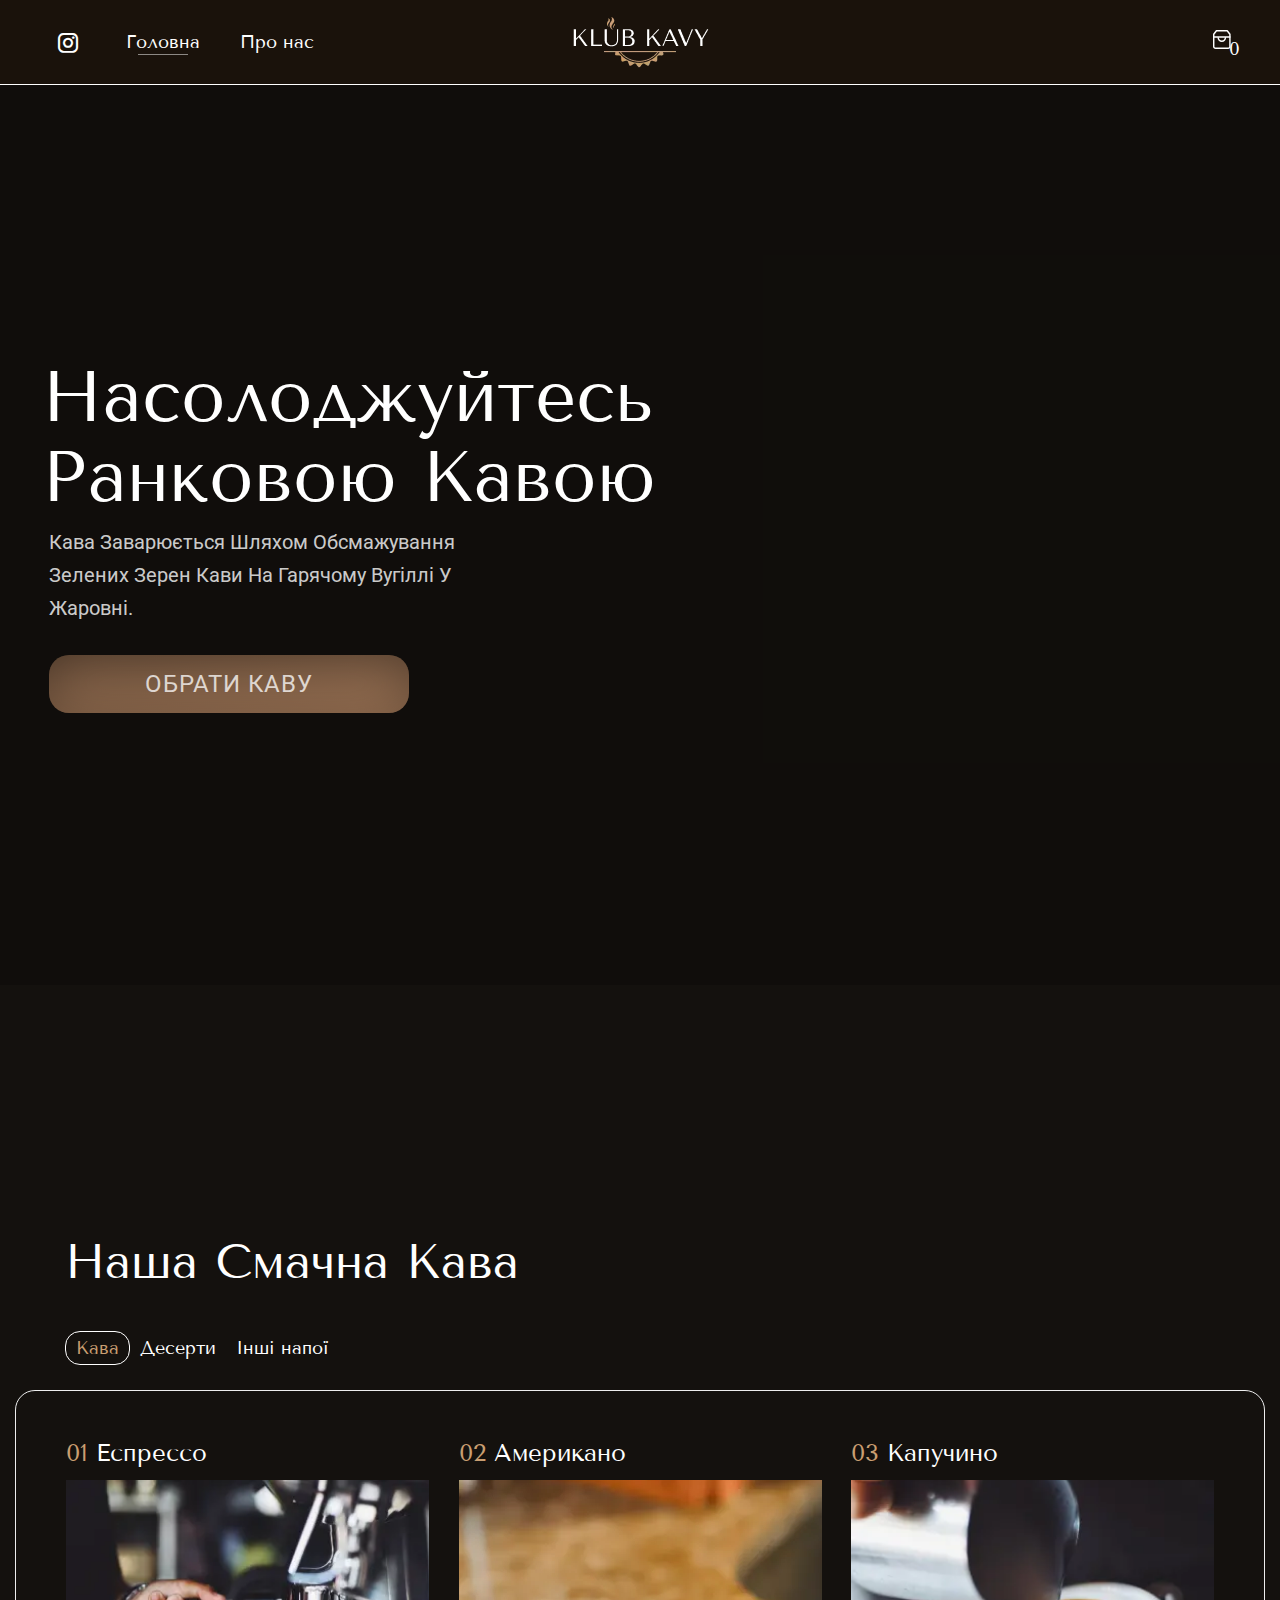
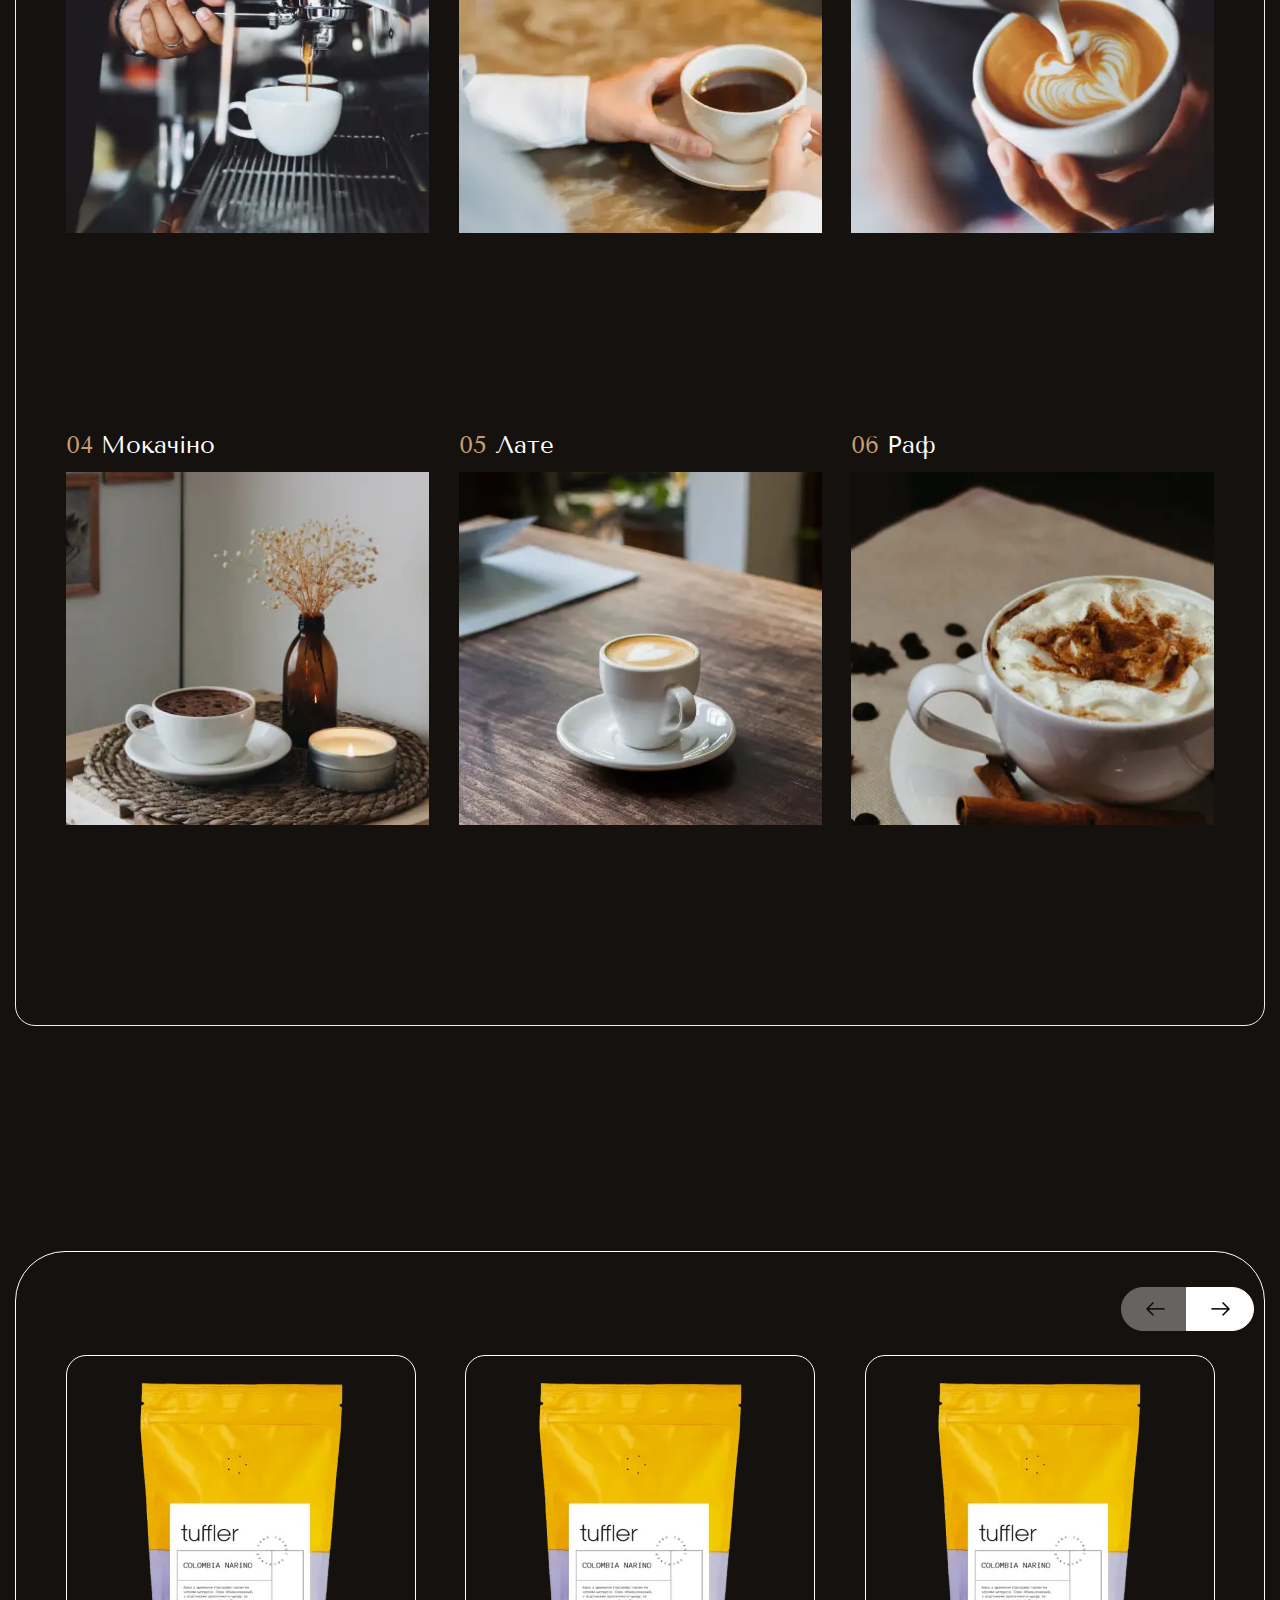
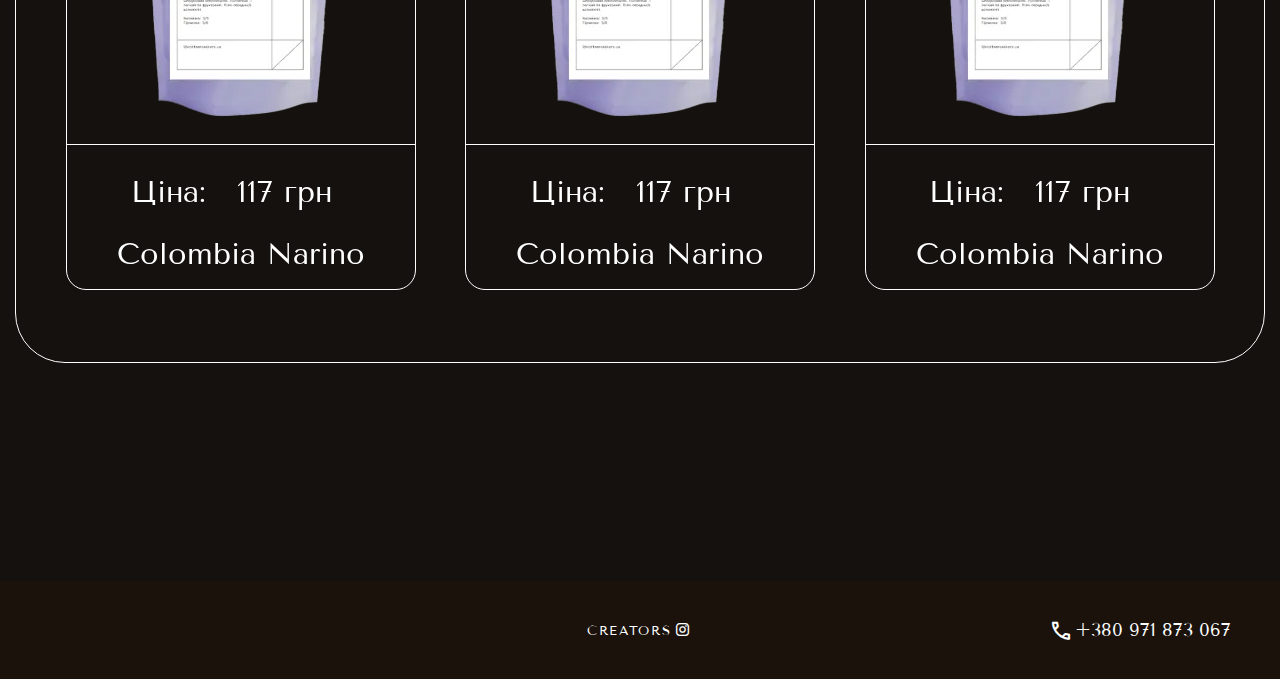
==== commit 8d600d92: "Add files via upload" ====
--- a/index.html
+++ b/index.html
@@ -6,7 +6,7 @@
 	<meta charset="UTF-8">
 	<meta name="format-detection" content="telephone=no">
 	<!-- <style>body{opacity: 0;}</style> -->
-	<link rel="stylesheet" href="css/style.min.css?_v=20230503181244">
+	<link rel="stylesheet" href="css/style.min.css?_v=20230604125025">
 	<link rel="shortcut icon" href="favicon.ico">
 	<!-- <meta name="robots" content="noindex, nofollow"> -->
 	<meta name="viewport" content="width=device-width, initial-scale=1.0">
@@ -44,7 +44,7 @@
 			</header>
 
 
-			<div class="page">
+			<main class="page">
 				<section class="page__welcom welcom">
 					<div class="welcom__contante">
 						<div class="welcom__body">
@@ -54,11 +54,11 @@
 							<div class="welcom__button" data-goto=".choise"> <a href="#">обрати каву</a> </div>
 						</div>
 					</div>
-					<video autoplay muted loop poster="img/welcom/welcom_poster.png" preload="auto" class="welcom__bg">
+					<video autoplay muted loop poster="img/welcom/welcom_poster.jpg" preload="auto" class="welcom__bg">
 						<source type="video/mp4" src="files/welcom_bg.mp4">
 					</video>
 				</section>
-			</div>
+		</div>
 
 		<main class="main">
 			<div class="main__container">
@@ -1102,11 +1102,12 @@
 			<div data-da=".menu__body, 585" class="footer__phone _icon-phone"><a href="tel:+380 971 873 067">+380 971 873 067</a></div>
 		</footer>
 	</div>
-	<script src="js/app.min.js?_v=20230503181244"></script>
+	<script src="js/app.min.js"></script>
 	<script src="https://code.jquery.com/jquery-3.3.1.min.js"></script>
 	<link rel="stylesheet" href="files/smartbasket/css/smartbasket.min.css">
 	<div class="smart-basket__wrapper"></div>
 	<script src="files/smartbasket/js/smartbasket.min.js"></script>
+
 	<script>
 		$(function() {
 			$('.smart-basket__wrapper').smbasket({
@@ -1118,7 +1119,7 @@
 				smartBasketMinArea: 'services-header__bag',
 				countryCode: '+380',
 				smartBasketCurrency: 'грн',
-				smartBasketMinIconPath: '/assets/img/shop.svg',
+				smartBasketMinIconPath: 'img/shop.svg',
 				agreement: {
 					isRequired: true,
 					isChecked: true,
--- a/css/style.min.css
+++ b/css/style.min.css
@@ -0,0 +1 @@
+@charset "UTF-8";@import url(https://fonts.googleapis.com/css?family=Tenor+Sans:regular&display=swap);@import url(https://fonts.googleapis.com/css?family=Urbanist:600&display=swap);@import url(https://fonts.googleapis.com/css?family=Righteous:regular&display=swap);@import url(https://fonts.googleapis.com/css?family=Roboto:regular,500&display=swap);@font-face{font-family:icons;font-display:swap;src:url(../fonts/icons.woff2) format("woff2"),url(../fonts/icons.woff) format("woff");font-weight:400;font-style:normal}[class*=_icon-]:before{font-family:icons!important;font-style:normal;font-weight:400;font-variant:normal;text-transform:none;line-height:1;-webkit-font-smoothing:antialiased;-moz-osx-font-smoothing:grayscale}[class*=_icon-]:before{display:block}._icon-phone:before{content:"\e904"}._icon-lang:before{content:"\e902"}._icon-insta:before{content:"\e903"}._icon-bag:before{content:"\e900"}._icon-arrow-right:before{content:"\e901"}body{background-color:#14110e}*{padding:0;margin:0;border:0}*,:after,:before{-webkit-box-sizing:border-box;box-sizing:border-box}body,html{height:100%;min-width:320px}body{color:#fff;line-height:1;font-family:"Tenor sans";font-size:1.125rem;-ms-text-size-adjust:100%;-moz-text-size-adjust:100%;-webkit-text-size-adjust:100%;-webkit-font-smoothing:antialiased;-moz-osx-font-smoothing:grayscale}button,input,textarea{font-family:"Tenor sans";font-size:inherit}button{cursor:pointer;color:inherit;background-color:transparent}a{color:inherit;text-decoration:none}ul li{list-style:none}img{vertical-align:top}h1,h2,h3,h4,h5,h6{font-weight:inherit;font-size:inherit}.lock body{overflow:hidden;-ms-touch-action:none;touch-action:none;-ms-scroll-chaining:none;overscroll-behavior:none}.wrapper{min-height:100%;display:-webkit-box;display:-ms-flexbox;display:flex;-webkit-box-orient:vertical;-webkit-box-direction:normal;-ms-flex-direction:column;flex-direction:column;overflow:hidden}@supports (overflow:clip){.wrapper{overflow:clip}}.wrapper>main{-webkit-box-flex:1;-ms-flex:1 1 auto;flex:1 1 auto}.wrapper>*{min-width:0}[class*=__container]{max-width:80rem;margin:0 auto;padding:0 .9375rem}.tabs__navigation{display:-webkit-box;display:-ms-flexbox;display:flex}.tabs__title{border:1px solid #eee;padding:.625rem .9375rem;border-radius:.3125rem}.tabs__title._tab-active{border:1px solid #000}.tabs__content{border:1px solid #eee;padding:.625rem .9375rem}[data-showmore-button] span:last-child{display:none}._showmore-active [data-showmore-button] span{display:none}._showmore-active [data-showmore-button] span:last-child{display:block}[class*=-ibg]{position:relative}[class*=-ibg] img{position:absolute;width:100%;height:100%;top:0;left:0;-o-object-fit:cover;object-fit:cover}[class*=-ibg_contain] img{-o-object-fit:contain;object-fit:contain}.first-page{max-height:100vh}.menu-open .menu__list li:not(:last-child){margin-bottom:1.875rem}.c-icon{--star-active:#000;--star-inactive:#6c6962;fill:var(--star-inactive)}.c-icon.active{fill:var(--star-active)}.product__size{display:-webkit-box;display:-ms-flexbox;display:flex}.smart-basket__alert-wrapper{z-index:5;position:absolute}.smart-basket__form{color:#000}.product-block__title .product-block__back-price{display:inline-block;border:none}.products .tabs__body-block_hover-price__item:nth-child(2n){color:#fff;text-decoration:none}.products input.smart-basket__product-quantity-state{-webkit-box-ordinal-group:2;-ms-flex-order:1;order:1;border:1px solid #000;padding:16px 20px;background:0 0;width:69px;height:52px;font-size:24px;border-radius:11px 11px 11px 20px;text-align:center;color:#000;margin-right:20px}.products button.smart-basket__remove-item{-webkit-box-ordinal-group:3;-ms-flex-order:2;order:2;width:64px;height:3px;padding:25px 20px;border-radius:11px 0 0 11px;border:1px solid #000}.products button.smart-basket__add-item{-webkit-box-ordinal-group:4;-ms-flex-order:3;order:3;width:64px;height:20px;padding:25px 21px 25px 21px;border-radius:0 11px 11px 0;border:1px solid #000}.smart-basket__min{position:relative}.smart-basket__min-count{position:absolute;bottom:-25%;right:-50%}div.tabs__body-block_hover-price__item{display:-webkit-box;display:-ms-flexbox;display:flex;color:rgba(0,0,0,.8);border-bottom:.125rem solid rgba(0,0,0,.8)}div.tabs__body-block_hover-price__item p{border:none;padding:0}div.tabs__body-block_hover-price__item span{padding-left:.625rem}.tabs__body-block .product__quantity{display:none}.workers__contente{-ms-grid-columns:1fr 3fr;grid-template-columns:1fr 3fr}.header{background-color:#1a120b}.header__block{border-bottom:.0625rem solid #fff;display:-webkit-box;display:-ms-flexbox;display:flex;-webkit-box-pack:justify;-ms-flex-pack:justify;justify-content:space-between;-webkit-box-align:center;-ms-flex-align:center;align-items:center;-webkit-transition:color .3s ease 0s;-o-transition:color .3s ease 0s;transition:color .3s ease 0s;z-index:5}.header__pages{z-index:6}.header__menu{-webkit-box-align:center;-ms-flex-align:center;align-items:center}.header__logo{display:-webkit-box;display:-ms-flexbox;display:flex;-webkit-box-flex:1;-ms-flex:1 1 auto;flex:1 1 auto;-webkit-box-pack:center;-ms-flex-pack:center;justify-content:center;position:relative;z-index:5}.header__logo img{max-width:100%}.header__services{display:-webkit-box;display:-ms-flexbox;display:flex}.menu-header__link{position:relative;z-index:5;-webkit-transition:all .3s ease 0s;-o-transition:all .3s ease 0s;transition:all .3s ease 0s}.menu-header__link._icon-insta{z-index:0}.menu-header__link_active::before{content:"";position:absolute;width:67.567568%;bottom:0;left:50%;-webkit-transform:translate(-50%,.125rem);-ms-transform:translate(-50%,.125rem);transform:translate(-50%,.125rem);background-color:rgba(255,255,255,.5);height:.0625rem}.services-header{-webkit-box-align:center;-ms-flex-align:center;align-items:center}.services-header__bag{cursor:pointer;position:relative;z-index:5;-webkit-transition:all .3s ease 0s;-o-transition:all .3s ease 0s;transition:all .3s ease 0s}.services-header__lang{cursor:pointer;text-transform:uppercase;position:relative;z-index:5;display:-webkit-box;display:-ms-flexbox;display:flex;-webkit-transition:all .3s ease 0s;-o-transition:all .3s ease 0s;transition:all .3s ease 0s}.icon-menu{display:none}.footer{position:relative;z-index:1;background-color:#1a120b;display:-webkit-box;display:-ms-flexbox;display:flex;-webkit-box-pack:end;-ms-flex-pack:end;justify-content:flex-end;margin-top:5rem}.footer__creators{text-transform:uppercase;font-size:.8125rem;line-height:15px;letter-spacing:.125em;font-weight:400;-webkit-box-flex:1;-ms-flex:1 1 auto;flex:1 1 auto;display:-webkit-box;display:-ms-flexbox;display:flex;-webkit-box-pack:center;-ms-flex-pack:center;justify-content:center}.footer__creators a{-webkit-transition:all .3s ease 0s;-o-transition:all .3s ease 0s;transition:all .3s ease 0s}.footer__creators a::after{content:"\e903";font-family:icons!important;margin-left:.3125rem}.footer__link{-ms-flex-item-align:center;-ms-grid-row-align:center;align-self:center}.footer__phone{line-height:15px;display:-webkit-box;display:-ms-flexbox;display:flex;-webkit-box-align:center;-ms-flex-align:center;align-items:center;-webkit-transition:all .3s ease 0s;-o-transition:all .3s ease 0s;transition:all .3s ease 0s}.footer__phone::before{margin-right:.3125rem}.welcom{position:relative;min-height:100vh;display:-webkit-box;display:-ms-flexbox;display:flex;-webkit-box-orient:vertical;-webkit-box-direction:normal;-ms-flex-direction:column;flex-direction:column}.welcom__contante{display:-webkit-box;display:-ms-flexbox;display:flex;-webkit-box-flex:1;-ms-flex:1 1 auto;flex:1 1 auto;-webkit-box-pack:center;-ms-flex-pack:center;justify-content:center;-webkit-box-orient:vertical;-webkit-box-direction:normal;-ms-flex-direction:column;flex-direction:column;background-color:rgba(0,0,0,.188);position:relative;z-index:3}.welcom__body{position:relative;z-index:2}.welcom__title{line-height:110%}.welcom__sub-title{max-width:28.125rem;line-height:165%;color:rgba(255,255,255,.805);text-transform:capitalize;font-family:Roboto}.welcom__button{line-height:1.1666666667;text-transform:uppercase;letter-spacing:.04em;color:rgba(0,0,0,.8);font-family:Roboto;font-weight:400;background:-o-linear-gradient(273.97deg,rgba(0,0,0,.4) -26.86%,rgba(0,0,0,0) 110.76%),#a37959;background:linear-gradient(176.03deg,rgba(0,0,0,.4) -26.86%,rgba(0,0,0,0) 110.76%),#a37959;-webkit-box-shadow:inset 0 0 50px rgba(0,0,0,.3);box-shadow:inset 0 0 50px rgba(0,0,0,.3);color:rgba(255,255,255,.75);border-radius:1.25rem;display:inline-block;-webkit-transition:all .3s ease 0s;-o-transition:all .3s ease 0s;transition:all .3s ease 0s}.welcom__bg{position:absolute;width:100%;height:100%;top:0;left:0;-o-object-fit:cover;object-fit:cover}.coffee__container{border:.125rem solid #fff;border-radius:1.25rem;padding:1.875rem}.coffee__gallery{display:-webkit-box;display:-ms-flexbox;display:flex}.coffee__gallery img{max-width:100%}.coffee__description{background:-o-linear-gradient(273.97deg,rgba(0,0,0,.4) -26.86%,rgba(0,0,0,0) 110.76%),#a37959;background:linear-gradient(176.03deg,rgba(0,0,0,.4) -26.86%,rgba(0,0,0,0) 110.76%),#a37959;padding:3.75rem 2.75rem;color:rgba(0,0,0,.75);border-radius:0 1.25rem 1.25rem 0}.gallery__first-column{display:-webkit-box;display:-ms-flexbox;display:flex;-webkit-box-orient:vertical;-webkit-box-direction:normal;-ms-flex-direction:column;flex-direction:column;-webkit-box-pack:justify;-ms-flex-pack:justify;justify-content:space-between;margin-right:1.875rem}.description_benefit{list-style-type:disc;margin-left:1.25rem}.description__title{font-family:"Tenor Sans";font-style:extra-bold;font-weight:400;line-height:150%;letter-spacing:.05em;text-transform:capitalize;color:rgba(0,0,0,.75)}.description__title span{text-transform:uppercase}.barista__container{display:-webkit-box;display:-ms-flexbox;display:flex;-webkit-box-pack:center;-ms-flex-pack:center;justify-content:center;-webkit-box-align:center;-ms-flex-align:center;align-items:center}.barista__text{font-family:Georgia;line-height:1.1388888889;letter-spacing:.3em;text-transform:uppercase;position:relative}.barista__text::before{content:"";height:.125rem;width:100%;background-color:#fff;bottom:-.25rem;position:absolute}.workers__container{display:-webkit-box;display:-ms-flexbox;display:flex;border:.125rem solid #fff;border-radius:1.25rem;padding:1.875rem;-webkit-box-orient:vertical;-webkit-box-direction:normal;-ms-flex-direction:column;flex-direction:column}.workers__cart{position:relative;padding:1.25rem 1.875rem;background:-o-linear-gradient(273.97deg,rgba(0,0,0,.4) -26.86%,rgba(0,0,0,0) 110.76%),#a37959;background:linear-gradient(176.03deg,rgba(0,0,0,.4) -26.86%,rgba(0,0,0,0) 110.76%),#a37959}.workers__title{display:-webkit-box;display:-ms-flexbox;display:flex}.workers__position{line-height:180%;letter-spacing:.05em;text-transform:capitalize;color:rgba(255,255,255,.75)}.workers__name{font-style:normal;line-height:180%;letter-spacing:.05em;text-transform:capitalize;color:rgba(0,0,0,.75);margin-bottom:.625rem}.workers__contente{margin-bottom:.9375rem}.workers__contente_second{-ms-grid-columns:3fr 1fr!important;grid-template-columns:3fr 1fr!important}.workers__description{font-family:"Tenor Sans";font-size:1.125rem;line-height:165%;letter-spacing:.05em;text-transform:capitalize;color:rgba(241,241,241,.75)}.map__container{border:.125rem solid #fff;border-radius:1.25rem;padding:1.875rem}.map__info{-webkit-box-flex:1;-ms-flex:1 1 34.4178082192%;flex:1 1 34.4178082192%;background:-o-linear-gradient(274.05deg,rgba(0,0,0,.38) -31.14%,rgba(0,0,0,0) 102.82%),#a37959;background:linear-gradient(175.95deg,rgba(0,0,0,.38) -31.14%,rgba(0,0,0,0) 102.82%),#a37959;border-radius:0 1.25rem 1.25rem 0}.map__location{-webkit-box-flex:1;-ms-flex:1 1 64.3835616438%;flex:1 1 64.3835616438%}.map__location iframe{border-radius:1.25rem 0 0 1.25rem;height:100%;width:100%}.schedule__title{color:rgba(255,255,255,.75);line-height:1.1666666667;letter-spacing:.05em;text-transform:uppercase;margin-bottom:1.25rem}.schedule__week{display:-ms-grid;display:grid;background:rgba(18,19,21,.75)}.schedule__day{-ms-grid-columns:1fr auto;grid-template-columns:1fr auto;display:-ms-grid;display:grid;font-size:.9375rem;line-height:1.2;letter-spacing:.05em;text-transform:uppercase}.schedule__day:not(:last-child){margin-bottom:.9375rem}.adress__title{color:rgba(255,255,255,.75);line-height:1.1666666667;letter-spacing:.05em;text-transform:uppercase;padding:1rem 0}.adress__adress{background:rgba(18,19,21,.75);padding:1.875rem 2.5rem;font-size:1.25rem;line-height:1.15;letter-spacing:.05em;text-transform:uppercase;color:rgba(255,255,255,.75)}.button{display:block;border:1px solid rgba(0,0,0,.75);-webkit-filter:drop-shadow(0 0 40px rgba(255, 255, 255, .3));filter:drop-shadow(0 0 40px rgba(255, 255, 255, .3));border-radius:0 0 1.25rem .125rem;line-height:1.15;letter-spacing:.05em;text-transform:uppercase;padding:1.375rem 1.75rem;color:rgba(0,0,0,.75);margin-top:1.875rem;width:100%;-webkit-transition:all .3s ease 0s;-o-transition:all .3s ease 0s;transition:all .3s ease 0s}.choise{padding:0 0 225px 0;font-weight:400}.choise__title{font-size:48px;margin:0 0 45px 50px}img{max-width:100%}.main{padding:138px 0}.tabs__navigation{margin:0 0 25px 50px}.tabs__title{border:none;padding:.3125rem .625rem;-webkit-transition:color .5s ease;-o-transition:color .5s ease;transition:color .5s ease}.tabs__title._tab-active{color:#c99e71;border:1px solid #fff;border-radius:15px}.tabs__title:hover{color:#c99e71}.tabs__content{border-radius:20px;padding:3.125rem 3.125rem;position:relative}.choise{padding:0 0 225px 0;font-weight:400}.choise__title{font-size:48px;margin:0 0 45px 50px}.tabs__body-wrap{display:-webkit-box;display:-ms-flexbox;display:flex;-webkit-box-pack:justify;-ms-flex-pack:justify;justify-content:space-between;-ms-flex-wrap:wrap;flex-wrap:wrap}.tabs__body-block#dessert_block{margin-bottom:160px}.tabs__body-block{width:363px;margin-bottom:150px;position:relative;z-index:1}.tabs__body-block_title{font-size:24px;margin-bottom:15px}.tabs__body-block_title span{color:#c99e71}.tabs__body-block_img-fifth,.tabs__body-block_img-fifth1,.tabs__body-block_img-fifth11,.tabs__body-block_img-fifth17,.tabs__body-block_img-first,.tabs__body-block_img-first1,.tabs__body-block_img-first13,.tabs__body-block_img-first7,.tabs__body-block_img-fourth,.tabs__body-block_img-fourth1,.tabs__body-block_img-fourth10,.tabs__body-block_img-fourth16,.tabs__body-block_img-second,.tabs__body-block_img-second1,.tabs__body-block_img-second14,.tabs__body-block_img-second8,.tabs__body-block_img-sixth,.tabs__body-block_img-sixth1,.tabs__body-block_img-sixth12,.tabs__body-block_img-sixth18,.tabs__body-block_img-thirth,.tabs__body-block_img-thirth1,.tabs__body-block_img-thirth15,.tabs__body-block_img-thirth9{width:363px;height:353px;-o-object-fit:cover;object-fit:cover}.tabs__body-block .tea{width:363px;height:353px}.tabs__body-block_hover{padding:24px 17px;background:-o-linear-gradient(275.02deg,rgba(0,0,0,.4) -11.68%,rgba(0,0,0,0) 109.73%),#a37959;background:linear-gradient(174.98deg,rgba(0,0,0,.4) -11.68%,rgba(0,0,0,0) 109.73%),#a37959;border-radius:0 0 20px 20px;height:150px;position:absolute;-webkit-transition:all .5s ease;-o-transition:all .5s ease;transition:all .5s ease;bottom:0;z-index:-1;line-height:26px;letter-spacing:.11em;width:363px}.tabs__body-block_hover-btn{background:url(../img/bag.svg) no-repeat center center;cursor:pointer;margin:5px auto;display:block;width:21px;height:22px;-webkit-transition:all .5s ease;-o-transition:all .5s ease;transition:all .5s ease}.tabs__body-block_hover-btn:hover{-webkit-filter:drop-shadow(0 0 5px #000);filter:drop-shadow(0 0 5px #000)}.tabs__body-block_hover-price{display:-webkit-box;display:-ms-flexbox;display:flex;-webkit-box-pack:justify;-ms-flex-pack:justify;justify-content:space-between;color:#fff;font-size:24px;padding:11px;background:-o-radial-gradient(2.2% 66.45%,74.38% 384.01%,rgba(0,0,0,.076) 0,rgba(0,0,0,.2) 100%),#b98a65;background:radial-gradient(74.38% 384.01% at 2.2% 66.45%,rgba(0,0,0,.076) 0,rgba(0,0,0,.2) 100%),#b98a65}.tabs__body-block_hover-desc{background:rgba(18,19,21,.75);border-radius:20px;padding:12px 41px;line-height:26px}.tabs__body-block_hover#dessert{padding:0;background:-o-radial-gradient(-61.43% 132.56%,159.37% 11357.25%,rgba(21,21,21,.66) 0,#a37959 89.9%);background:radial-gradient(159.37% 11357.25% at -61.43% 132.56%,rgba(21,21,21,.66) 0,#a37959 89.9%);color:rgba(18,19,21,.7490196078);border-radius:0 0 20px 20px;height:170px;position:absolute;-webkit-transition:all .5s ease;-o-transition:all .5s ease;transition:all .5s ease;font-size:18px;letter-spacing:.05em;bottom:0;z-index:-1;-webkit-box-align:center;-ms-flex-align:center;align-items:center}.tabs__body-block .wrap-desc{height:90px;background:rgba(18,19,21,.75);-webkit-box-align:center;-ms-flex-align:center;align-items:center;display:-webkit-box;display:-ms-flexbox;display:flex}.tabs__body-block .tabs__body-block_hover-desc#dessert_desc{text-align:left;color:#fff;padding:15px 7px 7px 15px;margin-bottom:0;width:100%;border-radius:0;font-size:17px;background:0 0}.tabs__body-block:hover .tabs__body-block_hover{bottom:-150px;z-index:-1}.tabs__body #rel:hover .tabs__body-block_hover#dessert{bottom:-170px;z-index:-1}.tabs__body #rel:nth-child(n+4){margin-top:50px}.tabs__body .tabs__body-block:nth-child(n+4){margin-top:50px}#rel{margin-bottom:160px}.block{margin-top:50px;width:100%}.block__more{position:absolute;margin-top:75px;left:50%}.block__more-img{background:url(../img/showmore.svg) no-repeat center center;height:50px;width:50px;display:block!important;-webkit-transition:background .5s ease;-o-transition:background .5s ease;transition:background .5s ease}.block__more:hover .block__more-img{background:url(../img/showmore_hover.svg) no-repeat center center}.products-block__slide{display:-webkit-box;display:-ms-flexbox;display:flex;-webkit-box-pack:justify;-ms-flex-pack:justify;justify-content:space-between}.product-block{border:1px solid #fff;border-radius:20px;text-align:center}.product-block__title{font-size:30px;border-top:1px solid #fff;width:100%;padding:20px 0}.product-block__title:last-of-type{border-top:none;padding:0 0 20px 0}.product-block__img{padding:27px 0}.product-block__back{width:100%;padding:30px 20px 12px 20px;color:#111}.product-block__back-title{text-align:center;font-size:32px;margin-bottom:38px}.product-block__back-star_first{display:-webkit-box;display:-ms-flexbox;display:flex;-webkit-box-align:center;-ms-flex-align:center;align-items:center;margin-bottom:41px}.product-block__back-star_first-title{position:relative;margin-right:15px;font-size:20px}.product-block__back-star_first-title::after{content:"";position:absolute;width:130px;height:1px;top:37px;background:#000;left:20%}.product-block__back-star_second{display:-webkit-box;display:-ms-flexbox;display:flex;-webkit-box-align:center;-ms-flex-align:center;align-items:center;margin-bottom:25px}.product-block__back-star_second-title{font-size:20px;margin-right:25px}.product-block__back-desc{text-align:left;line-height:21px}.product-block__back-title_sec{text-align:left;text-decoration:underline;margin-bottom:10px;font-size:20px}.product-block__back-item{-webkit-box-align:center;-ms-flex-align:center;align-items:center;text-align:center;margin:20px 0;display:-webkit-box;display:-ms-flexbox;display:flex;font-size:20px;-webkit-box-pack:justify;-ms-flex-pack:justify;justify-content:space-between}.product-block__back-item__btn{text-align:center;-webkit-transition:all .5s ease;-o-transition:all .5s ease;transition:all .5s ease;padding:12px;border:1px solid #000;border-radius:11px 0 0 11px}.product-block__back-item__btn_active{background:rgba(255,255,255,.5);color:rgba(0,0,0,.9)}.product-block__back-item__btn:last-of-type{margin-right:0;padding:12px;border:1px solid #000;border-radius:0 11px 11px 0}.product-block__back-item__btn:hover{background:rgba(255,255,255,.5);color:rgba(0,0,0,.9)}.product-block__back-btn__wrap{display:-webkit-box;display:-ms-flexbox;display:flex;-webkit-box-pack:justify;-ms-flex-pack:justify;justify-content:space-between}.product-block__back-btn__wrap-item{display:-webkit-box;display:-ms-flexbox;display:flex;-webkit-box-pack:justify;-ms-flex-pack:justify;justify-content:space-between}.product-block__back-btn__wrap-item_btn{padding:16px 24px}.product-block__back-price{text-align:center;display:block;padding:12px 20px 12px 20px;border:1px solid #000;border-radius:11px}#price{color:#fff}.tabs__body-block_hover-btn_new{padding:16px 25px;border:1px solid #000;border-radius:11px 11px 20px 11px;background:url(../img/bag.svg) no-repeat center center;cursor:pointer;display:block;width:69px;height:52px;-webkit-transition:background .5s ease;-o-transition:background .5s ease;transition:background .5s ease}.tabs__body-block_hover-btn_new:hover{background:url(../img/bag.svg) no-repeat center center,rgba(255,255,255,.5);color:rgba(0,0,0,.9)}.stars-block__first{width:100px;display:-webkit-box;display:-ms-flexbox;display:flex;-webkit-box-pack:justify;-ms-flex-pack:justify;justify-content:space-between}.stars-block__second{width:100px;display:-webkit-box;display:-ms-flexbox;display:flex;-webkit-box-pack:justify;-ms-flex-pack:justify;justify-content:space-between}.swiper{border:1px solid #fff;border-radius:50px;padding:103px 50px!important}.swiper-button-next,.swiper-button-prev{top:8%!important;padding:12px 33px}.swiper-button-prev:after,.swiper-rtl .swiper-button-next:after{content:""!important}.swiper-button-next:after{content:""!important}.no-webp .prev{background:url(../img/left-arrow.png) no-repeat center center,#fff}.prev{border:1px solid #fff;border-radius:50px 0 0 50px;left:unset!important;right:75px!important}.no-webp .next{background:url(../img/arrow-right.png) no-repeat center center,#fff}.next{border:1px solid #fff;border-radius:0 50px 50px 0}.change-img{width:350px;-webkit-perspective:1000px;perspective:1000px;position:relative;height:504px}.change-img:hover .front-side-img{-webkit-transform:rotateY(180deg);transform:rotateY(180deg);opacity:0}.change-img:hover .back-side-img{-webkit-transform:rotateY(360deg);transform:rotateY(360deg);opacity:1}.back-side-img,.front-side-img{height:504px;-webkit-transition:1s;-o-transition:1s;transition:1s}.back-side-img{-webkit-transform:rotateY(180deg);transform:rotateY(180deg);opacity:0;position:absolute;top:0;background:-o-linear-gradient(273.97deg,rgba(0,0,0,.4) -26.86%,rgba(0,0,0,0) 110.76%),#a37959;background:linear-gradient(176.03deg,rgba(0,0,0,.4) -26.86%,rgba(0,0,0,0) 110.76%),#a37959;border-radius:20px;width:100%}.wrapper-back{padding:22px 12px 31px 22px;font-size:18px;border:1px solid #000;border-radius:20px}.quantity{display:-webkit-box;display:-ms-flexbox;display:flex;-webkit-box-pack:justify;-ms-flex-pack:justify;justify-content:space-between;-webkit-box-align:center;-ms-flex-align:center;align-items:center}.quantity__button{border:1px solid #000;-webkit-transition:background .5s ease;-o-transition:background .5s ease;transition:background .5s ease}.quantity__button_minus{background:url(../img/minus.svg) no-repeat center center;width:64px;height:3px;padding:25px 20px;border-radius:11px 0 0 11px}.quantity__button_plus{background:url(../img/plus.svg) no-repeat center center;width:64px;height:20px;padding:25px 21px 25px 21px;border-radius:0 11px 11px 0}.quantity__button_minus:hover{background:url(../img/minus.svg) no-repeat center center,rgba(255,255,255,.5)}.quantity__button_plus:hover{background:url(../img/plus.svg) no-repeat center center,rgba(255,255,255,.5)}.quantity__input{border:none;outline:0}.quantity__input-item{border:1px solid #000;padding:16px 20px;background:0 0;width:69px;height:52px;font-size:24px;border-radius:11px 11px 11px 20px;text-align:center;color:#000}.touch-block:hover .tabs__body-block_hover{bottom:unset!important;z-index:unset!important}.touch #rel:hover .tabs__body-block_hover#dessert{bottom:unset!important;z-index:unset!important}.touch .tabs__body-block_hover{bottom:-150px}.touch .tabs__body-block_hover#dessert{bottom:-170px}.touch .block{margin-top:50px}.no-webp .smart-basket_active{background-image:url(../img/bg_1.jpg)!important}.smart-basket_active .smart-basket__form{background-color:#14110e;color:#fff}.smart-basket_active input.smart-basket__user-input{background-color:inherit;color:#fff}.smart-basket_active input::-webkit-input-placeholder{color:#fff;opacity:1}.smart-basket_active input::-moz-placeholder{color:#fff;opacity:1}.smart-basket_active input:-ms-input-placeholder{color:#fff;opacity:1}.smart-basket_active input::-ms-input-placeholder{color:#fff;opacity:1}.smart-basket_active input::placeholder{color:#fff;opacity:1}.smart-basket_active .smart-basket__product-name{line-height:110%;letter-spacing:.05em}.smart-basket_active .smart-basket__product-name span{color:#c99e71}.smart-basket_active .smart-basket__info-icon,.smart-basket_active .smart-basket__info-msgs{color:#c99e71}.smart-basket_active input.smart-basket__input,.smart-basket_active input.smart-basket__product-quantity-state{color:#fff}.smart-basket_active .smart-basket__agreement-wrapper{background-color:inherit}.smart-basket_active .smart-basket__agreement-wrapper a{color:#fff}.smart-basket_active .smart-basket__remove-item{border-radius:.6875rem 0 0 .6875rem;-webkit-transition:all .3s ease 0s;-o-transition:all .3s ease 0s;transition:all .3s ease 0s;border:.0625rem solid #f1f1f1}.smart-basket_active .smart-basket__add-item{border-radius:0 .6875rem .6875rem 0;-webkit-transition:all .3s ease 0s;-o-transition:all .3s ease 0s;transition:all .3s ease 0s;border:.0625rem solid #f1f1f1}.smart-basket_active .smart-basket__product-delete span{color:#fff;border-radius:50%;border:.0625rem solid #f1f1f1;height:2.5rem;width:2.5rem;font-size:1.875rem;-webkit-transition:all .3s ease 0s;-o-transition:all .3s ease 0s;transition:all .3s ease 0s}.smart-basket_active input.smart-basket__total-cost{background-color:inherit;color:#fff}.smart-basket_active .smart-basket__input-agreement:checked+.smart-basket__label-agreement::before{background:rgba(201,158,113,.5)}.smart-basket_active .smart-basket__input-agreement:checked+.smart-basket__label-agreement::after{background:#ae7b46}.smart-basket_active .smart-basket__close-form{background-color:inherit;border:.125rem solid #f1f1f1;border-radius:.375rem;-webkit-transition:all .3s ease 0s;-o-transition:all .3s ease 0s;transition:all .3s ease 0s}.smart-basket_active .smart-basket__send-form{background-color:#c99e71;-webkit-transition:all .3s ease 0s;-o-transition:all .3s ease 0s;transition:all .3s ease 0s}.smart-basket__alert{background-color:#b98a65}.logo__text img{max-width:100%}@font-face{font-family:swiper-icons;src:url("data:application/font-woff;charset=utf-8;base64, [base64]//wADZ2x5ZgAAAywAAADMAAAD2MHtryVoZWFkAAABbAAAADAAAAA2E2+eoWhoZWEAAAGcAAAAHwAAACQC9gDzaG10eAAAAigAAAAZAAAArgJkABFsb2NhAAAC0AAAAFoAAABaFQAUGG1heHAAAAG8AAAAHwAAACAAcABAbmFtZQAAA/gAAAE5AAACXvFdBwlwb3N0AAAFNAAAAGIAAACE5s74hXjaY2BkYGAAYpf5Hu/j+W2+MnAzMYDAzaX6QjD6/4//Bxj5GA8AuRwMYGkAPywL13jaY2BkYGA88P8Agx4j+/8fQDYfA1AEBWgDAIB2BOoAeNpjYGRgYNBh4GdgYgABEMnIABJzYNADCQAACWgAsQB42mNgYfzCOIGBlYGB0YcxjYGBwR1Kf2WQZGhhYGBiYGVmgAFGBiQQkOaawtDAoMBQxXjg/wEGPcYDDA4wNUA2CCgwsAAAO4EL6gAAeNpj2M0gyAACqxgGNWBkZ2D4/wMA+xkDdgAAAHjaY2BgYGaAYBkGRgYQiAHyGMF8FgYHIM3DwMHABGQrMOgyWDLEM1T9/w8UBfEMgLzE////P/5//f/V/xv+r4eaAAeMbAxwIUYmIMHEgKYAYjUcsDAwsLKxc3BycfPw8jEQA/[base64]/uznmfPFBNODM2K7MTQ45YEAZqGP81AmGGcF3iPqOop0r1SPTaTbVkfUe4HXj97wYE+yNwWYxwWu4v1ugWHgo3S1XdZEVqWM7ET0cfnLGxWfkgR42o2PvWrDMBSFj/IHLaF0zKjRgdiVMwScNRAoWUoH78Y2icB/yIY09An6AH2Bdu/UB+yxopYshQiEvnvu0dURgDt8QeC8PDw7Fpji3fEA4z/PEJ6YOB5hKh4dj3EvXhxPqH/SKUY3rJ7srZ4FZnh1PMAtPhwP6fl2PMJMPDgeQ4rY8YT6Gzao0eAEA409DuggmTnFnOcSCiEiLMgxCiTI6Cq5DZUd3Qmp10vO0LaLTd2cjN4fOumlc7lUYbSQcZFkutRG7g6JKZKy0RmdLY680CDnEJ+UMkpFFe1RN7nxdVpXrC4aTtnaurOnYercZg2YVmLN/d/gczfEimrE/fs/bOuq29Zmn8tloORaXgZgGa78yO9/cnXm2BpaGvq25Dv9S4E9+5SIc9PqupJKhYFSSl47+Qcr1mYNAAAAeNptw0cKwkAAAMDZJA8Q7OUJvkLsPfZ6zFVERPy8qHh2YER+3i/BP83vIBLLySsoKimrqKqpa2hp6+jq6RsYGhmbmJqZSy0sraxtbO3sHRydnEMU4uR6yx7JJXveP7WrDycAAAAAAAH//wACeNpjYGRgYOABYhkgZgJCZgZNBkYGLQZtIJsFLMYAAAw3ALgAeNolizEKgDAQBCchRbC2sFER0YD6qVQiBCv/H9ezGI6Z5XBAw8CBK/m5iQQVauVbXLnOrMZv2oLdKFa8Pjuru2hJzGabmOSLzNMzvutpB3N42mNgZGBg4GKQYzBhYMxJLMlj4GBgAYow/P/PAJJhLM6sSoWKfWCAAwDAjgbRAAB42mNgYGBkAIIbCZo5IPrmUn0hGA0AO8EFTQAA");font-weight:400;font-style:normal}:root{--swiper-theme-color:#007aff}.swiper{margin-left:auto;margin-right:auto;position:relative;overflow:hidden;list-style:none;padding:0;z-index:1}.swiper-vertical>.swiper-wrapper{-webkit-box-orient:vertical;-webkit-box-direction:normal;-ms-flex-direction:column;flex-direction:column}.swiper-wrapper{position:relative;width:100%;height:100%;z-index:1;display:-webkit-box;display:-ms-flexbox;display:flex;-webkit-transition-property:-webkit-transform;transition-property:-webkit-transform;-o-transition-property:transform;transition-property:transform;transition-property:transform,-webkit-transform;-webkit-box-sizing:content-box;box-sizing:content-box}.swiper-android .swiper-slide,.swiper-wrapper{-webkit-transform:translate3d(0,0,0);transform:translate3d(0,0,0)}.swiper-pointer-events{-ms-touch-action:pan-y;touch-action:pan-y}.swiper-pointer-events.swiper-vertical{-ms-touch-action:pan-x;touch-action:pan-x}.swiper-slide{-ms-flex-negative:0;flex-shrink:0;width:100%;height:100%;position:relative;-webkit-transition-property:-webkit-transform;transition-property:-webkit-transform;-o-transition-property:transform;transition-property:transform;transition-property:transform,-webkit-transform}.swiper-slide-invisible-blank{visibility:hidden}.swiper-autoheight,.swiper-autoheight .swiper-slide{height:auto}.swiper-autoheight .swiper-wrapper{-webkit-box-align:start;-ms-flex-align:start;align-items:flex-start;-webkit-transition-property:height,-webkit-transform;transition-property:height,-webkit-transform;-o-transition-property:transform,height;transition-property:transform,height;transition-property:transform,height,-webkit-transform}.swiper-3d,.swiper-3d.swiper-css-mode .swiper-wrapper{-webkit-perspective:1200px;perspective:1200px}.swiper-3d .swiper-cube-shadow,.swiper-3d .swiper-slide,.swiper-3d .swiper-slide-shadow,.swiper-3d .swiper-slide-shadow-bottom,.swiper-3d .swiper-slide-shadow-left,.swiper-3d .swiper-slide-shadow-right,.swiper-3d .swiper-slide-shadow-top,.swiper-3d .swiper-wrapper{-webkit-transform-style:preserve-3d;transform-style:preserve-3d}.swiper-3d .swiper-slide-shadow,.swiper-3d .swiper-slide-shadow-bottom,.swiper-3d .swiper-slide-shadow-left,.swiper-3d .swiper-slide-shadow-right,.swiper-3d .swiper-slide-shadow-top{position:absolute;left:0;top:0;width:100%;height:100%;pointer-events:none;z-index:10}.swiper-3d .swiper-slide-shadow{background:rgba(0,0,0,.15)}.swiper-3d .swiper-slide-shadow-left{background-image:-webkit-gradient(linear,right top,left top,from(rgba(0,0,0,.5)),to(rgba(0,0,0,0)));background-image:-o-linear-gradient(right,rgba(0,0,0,.5),rgba(0,0,0,0));background-image:linear-gradient(to left,rgba(0,0,0,.5),rgba(0,0,0,0))}.swiper-3d .swiper-slide-shadow-right{background-image:-webkit-gradient(linear,left top,right top,from(rgba(0,0,0,.5)),to(rgba(0,0,0,0)));background-image:-o-linear-gradient(left,rgba(0,0,0,.5),rgba(0,0,0,0));background-image:linear-gradient(to right,rgba(0,0,0,.5),rgba(0,0,0,0))}.swiper-3d .swiper-slide-shadow-top{background-image:-webkit-gradient(linear,left bottom,left top,from(rgba(0,0,0,.5)),to(rgba(0,0,0,0)));background-image:-o-linear-gradient(bottom,rgba(0,0,0,.5),rgba(0,0,0,0));background-image:linear-gradient(to top,rgba(0,0,0,.5),rgba(0,0,0,0))}.swiper-3d .swiper-slide-shadow-bottom{background-image:-webkit-gradient(linear,left top,left bottom,from(rgba(0,0,0,.5)),to(rgba(0,0,0,0)));background-image:-o-linear-gradient(top,rgba(0,0,0,.5),rgba(0,0,0,0));background-image:linear-gradient(to bottom,rgba(0,0,0,.5),rgba(0,0,0,0))}.swiper-css-mode>.swiper-wrapper{overflow:auto;scrollbar-width:none;-ms-overflow-style:none}.swiper-css-mode>.swiper-wrapper::-webkit-scrollbar{display:none}.swiper-css-mode>.swiper-wrapper>.swiper-slide{scroll-snap-align:start start}.swiper-horizontal.swiper-css-mode>.swiper-wrapper{-ms-scroll-snap-type:x mandatory;scroll-snap-type:x mandatory}.swiper-vertical.swiper-css-mode>.swiper-wrapper{-ms-scroll-snap-type:y mandatory;scroll-snap-type:y mandatory}.swiper-centered>.swiper-wrapper::before{content:"";-ms-flex-negative:0;flex-shrink:0;-webkit-box-ordinal-group:10000;-ms-flex-order:9999;order:9999}.swiper-centered.swiper-horizontal>.swiper-wrapper>.swiper-slide:first-child{-webkit-margin-start:var(--swiper-centered-offset-before);margin-inline-start:var(--swiper-centered-offset-before)}.swiper-centered.swiper-horizontal>.swiper-wrapper::before{height:100%;min-height:1px;width:var(--swiper-centered-offset-after)}.swiper-centered.swiper-vertical>.swiper-wrapper>.swiper-slide:first-child{-webkit-margin-before:var(--swiper-centered-offset-before);margin-block-start:var(--swiper-centered-offset-before)}.swiper-centered.swiper-vertical>.swiper-wrapper::before{width:100%;min-width:1px;height:var(--swiper-centered-offset-after)}.swiper-centered>.swiper-wrapper>.swiper-slide{scroll-snap-align:center center}.swiper-virtual.swiper-css-mode .swiper-wrapper::after{content:"";position:absolute;left:0;top:0;pointer-events:none}.swiper-virtual.swiper-css-mode.swiper-horizontal .swiper-wrapper::after{height:1px;width:var(--swiper-virtual-size)}.swiper-virtual.swiper-css-mode.swiper-vertical .swiper-wrapper::after{width:1px;height:var(--swiper-virtual-size)}:root{--swiper-navigation-size:44px}.swiper-button-next,.swiper-button-prev{position:absolute;top:50%;width:calc(var(--swiper-navigation-size)/ 44 * 27);height:var(--swiper-navigation-size);margin-top:calc(0px - var(--swiper-navigation-size)/ 2);z-index:10;cursor:pointer;display:-webkit-box;display:-ms-flexbox;display:flex;-webkit-box-align:center;-ms-flex-align:center;align-items:center;-webkit-box-pack:center;-ms-flex-pack:center;justify-content:center;color:var(--swiper-navigation-color,var(--swiper-theme-color))}.swiper-button-next.swiper-button-disabled,.swiper-button-prev.swiper-button-disabled{opacity:.35;cursor:auto;pointer-events:none}.swiper-button-next:after,.swiper-button-prev:after{font-family:swiper-icons;font-size:var(--swiper-navigation-size);text-transform:none!important;letter-spacing:0;text-transform:none;font-variant:initial;line-height:1}.swiper-button-prev,.swiper-rtl .swiper-button-next{left:10px;right:auto}.swiper-button-prev:after,.swiper-rtl .swiper-button-next:after{content:"prev"}.swiper-button-next,.swiper-rtl .swiper-button-prev{right:10px;left:auto}.swiper-button-next:after,.swiper-rtl .swiper-button-prev:after{content:"next"}.swiper-button-lock{display:none}.swiper-pagination{position:absolute;text-align:center;-webkit-transition:.3s opacity;-o-transition:.3s opacity;transition:.3s opacity;-webkit-transform:translate3d(0,0,0);transform:translate3d(0,0,0);z-index:10}.swiper-pagination.swiper-pagination-hidden{opacity:0}.swiper-horizontal>.swiper-pagination-bullets,.swiper-pagination-bullets.swiper-pagination-horizontal,.swiper-pagination-custom,.swiper-pagination-fraction{bottom:10px;left:0;width:100%}.swiper-pagination-bullets-dynamic{overflow:hidden;font-size:0}.swiper-pagination-bullets-dynamic .swiper-pagination-bullet{-webkit-transform:scale(.33);-ms-transform:scale(.33);transform:scale(.33);position:relative}.swiper-pagination-bullets-dynamic .swiper-pagination-bullet-active{-webkit-transform:scale(1);-ms-transform:scale(1);transform:scale(1)}.swiper-pagination-bullets-dynamic .swiper-pagination-bullet-active-main{-webkit-transform:scale(1);-ms-transform:scale(1);transform:scale(1)}.swiper-pagination-bullets-dynamic .swiper-pagination-bullet-active-prev{-webkit-transform:scale(.66);-ms-transform:scale(.66);transform:scale(.66)}.swiper-pagination-bullets-dynamic .swiper-pagination-bullet-active-prev-prev{-webkit-transform:scale(.33);-ms-transform:scale(.33);transform:scale(.33)}.swiper-pagination-bullets-dynamic .swiper-pagination-bullet-active-next{-webkit-transform:scale(.66);-ms-transform:scale(.66);transform:scale(.66)}.swiper-pagination-bullets-dynamic .swiper-pagination-bullet-active-next-next{-webkit-transform:scale(.33);-ms-transform:scale(.33);transform:scale(.33)}.swiper-pagination-bullet{width:var(--swiper-pagination-bullet-width,var(--swiper-pagination-bullet-size,8px));height:var(--swiper-pagination-bullet-height,var(--swiper-pagination-bullet-size,8px));display:inline-block;border-radius:50%;background:var(--swiper-pagination-bullet-inactive-color,#000);opacity:var(--swiper-pagination-bullet-inactive-opacity,.2)}button.swiper-pagination-bullet{border:none;margin:0;padding:0;-webkit-box-shadow:none;box-shadow:none;-webkit-appearance:none;-moz-appearance:none;appearance:none}.swiper-pagination-clickable .swiper-pagination-bullet{cursor:pointer}.swiper-pagination-bullet:only-child{display:none!important}.swiper-pagination-bullet-active{opacity:var(--swiper-pagination-bullet-opacity,1);background:var(--swiper-pagination-color,var(--swiper-theme-color))}.swiper-pagination-vertical.swiper-pagination-bullets,.swiper-vertical>.swiper-pagination-bullets{right:10px;top:50%;-webkit-transform:translate3d(0,-50%,0);transform:translate3d(0,-50%,0)}.swiper-pagination-vertical.swiper-pagination-bullets .swiper-pagination-bullet,.swiper-vertical>.swiper-pagination-bullets .swiper-pagination-bullet{margin:var(--swiper-pagination-bullet-vertical-gap,6px) 0;display:block}.swiper-pagination-vertical.swiper-pagination-bullets.swiper-pagination-bullets-dynamic,.swiper-vertical>.swiper-pagination-bullets.swiper-pagination-bullets-dynamic{top:50%;-webkit-transform:translateY(-50%);-ms-transform:translateY(-50%);transform:translateY(-50%);width:8px}.swiper-pagination-vertical.swiper-pagination-bullets.swiper-pagination-bullets-dynamic .swiper-pagination-bullet,.swiper-vertical>.swiper-pagination-bullets.swiper-pagination-bullets-dynamic .swiper-pagination-bullet{display:inline-block;-webkit-transition:.2s top,.2s -webkit-transform;transition:.2s top,.2s -webkit-transform;-o-transition:.2s transform,.2s top;transition:.2s transform,.2s top;transition:.2s transform,.2s top,.2s -webkit-transform}.swiper-horizontal>.swiper-pagination-bullets .swiper-pagination-bullet,.swiper-pagination-horizontal.swiper-pagination-bullets .swiper-pagination-bullet{margin:0 var(--swiper-pagination-bullet-horizontal-gap,4px)}.swiper-horizontal>.swiper-pagination-bullets.swiper-pagination-bullets-dynamic,.swiper-pagination-horizontal.swiper-pagination-bullets.swiper-pagination-bullets-dynamic{left:50%;-webkit-transform:translateX(-50%);-ms-transform:translateX(-50%);transform:translateX(-50%);white-space:nowrap}.swiper-horizontal>.swiper-pagination-bullets.swiper-pagination-bullets-dynamic .swiper-pagination-bullet,.swiper-pagination-horizontal.swiper-pagination-bullets.swiper-pagination-bullets-dynamic .swiper-pagination-bullet{-webkit-transition:.2s left,.2s -webkit-transform;transition:.2s left,.2s -webkit-transform;-o-transition:.2s transform,.2s left;transition:.2s transform,.2s left;transition:.2s transform,.2s left,.2s -webkit-transform}.swiper-horizontal.swiper-rtl>.swiper-pagination-bullets-dynamic .swiper-pagination-bullet{-webkit-transition:.2s right,.2s -webkit-transform;transition:.2s right,.2s -webkit-transform;-o-transition:.2s transform,.2s right;transition:.2s transform,.2s right;transition:.2s transform,.2s right,.2s -webkit-transform}.swiper-pagination-progressbar{background:rgba(0,0,0,.25);position:absolute}.swiper-pagination-progressbar .swiper-pagination-progressbar-fill{background:var(--swiper-pagination-color,var(--swiper-theme-color));position:absolute;left:0;top:0;width:100%;height:100%;-webkit-transform:scale(0);-ms-transform:scale(0);transform:scale(0);-webkit-transform-origin:left top;-ms-transform-origin:left top;transform-origin:left top}.swiper-rtl .swiper-pagination-progressbar .swiper-pagination-progressbar-fill{-webkit-transform-origin:right top;-ms-transform-origin:right top;transform-origin:right top}.swiper-horizontal>.swiper-pagination-progressbar,.swiper-pagination-progressbar.swiper-pagination-horizontal,.swiper-pagination-progressbar.swiper-pagination-vertical.swiper-pagination-progressbar-opposite,.swiper-vertical>.swiper-pagination-progressbar.swiper-pagination-progressbar-opposite{width:100%;height:4px;left:0;top:0}.swiper-horizontal>.swiper-pagination-progressbar.swiper-pagination-progressbar-opposite,.swiper-pagination-progressbar.swiper-pagination-horizontal.swiper-pagination-progressbar-opposite,.swiper-pagination-progressbar.swiper-pagination-vertical,.swiper-vertical>.swiper-pagination-progressbar{width:4px;height:100%;left:0;top:0}.swiper-pagination-lock{display:none}.swiper-scrollbar{border-radius:10px;position:relative;-ms-touch-action:none;background:rgba(0,0,0,.1)}.swiper-horizontal>.swiper-scrollbar{position:absolute;left:1%;bottom:3px;z-index:50;height:5px;width:98%}.swiper-vertical>.swiper-scrollbar{position:absolute;right:3px;top:1%;z-index:50;width:5px;height:98%}.swiper-scrollbar-drag{height:100%;width:100%;position:relative;background:rgba(0,0,0,.5);border-radius:10px;left:0;top:0}.swiper-scrollbar-cursor-drag{cursor:move}.swiper-scrollbar-lock{display:none}.swiper-zoom-container{width:100%;height:100%;display:-webkit-box;display:-ms-flexbox;display:flex;-webkit-box-pack:center;-ms-flex-pack:center;justify-content:center;-webkit-box-align:center;-ms-flex-align:center;align-items:center;text-align:center}.swiper-zoom-container>canvas,.swiper-zoom-container>img,.swiper-zoom-container>svg{max-width:100%;max-height:100%;-o-object-fit:contain;object-fit:contain}.swiper-slide-zoomed{cursor:move}.swiper-lazy-preloader{width:42px;height:42px;position:absolute;left:50%;top:50%;margin-left:-21px;margin-top:-21px;z-index:10;-webkit-transform-origin:50%;-ms-transform-origin:50%;transform-origin:50%;-webkit-animation:swiper-preloader-spin 1s infinite linear;animation:swiper-preloader-spin 1s infinite linear;-webkit-box-sizing:border-box;box-sizing:border-box;border:4px solid var(--swiper-preloader-color,var(--swiper-theme-color));border-radius:50%;border-top-color:transparent}.swiper-lazy-preloader-white{--swiper-preloader-color:#fff}.swiper-lazy-preloader-black{--swiper-preloader-color:#000}@-webkit-keyframes swiper-preloader-spin{100%{-webkit-transform:rotate(360deg);transform:rotate(360deg)}}@keyframes swiper-preloader-spin{100%{-webkit-transform:rotate(360deg);transform:rotate(360deg)}}.swiper .swiper-notification{position:absolute;left:0;top:0;pointer-events:none;opacity:0;z-index:-1000}.swiper-free-mode>.swiper-wrapper{-webkit-transition-timing-function:ease-out;-o-transition-timing-function:ease-out;transition-timing-function:ease-out;margin:0 auto}.swiper-grid>.swiper-wrapper{-ms-flex-wrap:wrap;flex-wrap:wrap}.swiper-grid-column>.swiper-wrapper{-ms-flex-wrap:wrap;flex-wrap:wrap;-webkit-box-orient:vertical;-webkit-box-direction:normal;-ms-flex-direction:column;flex-direction:column}.swiper-fade.swiper-free-mode .swiper-slide{-webkit-transition-timing-function:ease-out;-o-transition-timing-function:ease-out;transition-timing-function:ease-out}.swiper-fade .swiper-slide{pointer-events:none;-webkit-transition-property:opacity;-o-transition-property:opacity;transition-property:opacity}.swiper-fade .swiper-slide .swiper-slide{pointer-events:none}.swiper-fade .swiper-slide-active,.swiper-fade .swiper-slide-active .swiper-slide-active{pointer-events:auto}.swiper-cube{overflow:visible}.swiper-cube .swiper-slide{pointer-events:none;-webkit-backface-visibility:hidden;backface-visibility:hidden;z-index:1;visibility:hidden;-webkit-transform-origin:0 0;-ms-transform-origin:0 0;transform-origin:0 0;width:100%;height:100%}.swiper-cube .swiper-slide .swiper-slide{pointer-events:none}.swiper-cube.swiper-rtl .swiper-slide{-webkit-transform-origin:100% 0;-ms-transform-origin:100% 0;transform-origin:100% 0}.swiper-cube .swiper-slide-active,.swiper-cube .swiper-slide-active .swiper-slide-active{pointer-events:auto}.swiper-cube .swiper-slide-active,.swiper-cube .swiper-slide-next,.swiper-cube .swiper-slide-next+.swiper-slide,.swiper-cube .swiper-slide-prev{pointer-events:auto;visibility:visible}.swiper-cube .swiper-slide-shadow-bottom,.swiper-cube .swiper-slide-shadow-left,.swiper-cube .swiper-slide-shadow-right,.swiper-cube .swiper-slide-shadow-top{z-index:0;-webkit-backface-visibility:hidden;backface-visibility:hidden}.swiper-cube .swiper-cube-shadow{position:absolute;left:0;bottom:0;width:100%;height:100%;opacity:.6;z-index:0}.swiper-cube .swiper-cube-shadow:before{content:"";background:#000;position:absolute;left:0;top:0;bottom:0;right:0;-webkit-filter:blur(50px);filter:blur(50px)}.swiper-flip{overflow:visible}.swiper-flip .swiper-slide{pointer-events:none;-webkit-backface-visibility:hidden;backface-visibility:hidden;z-index:1}.swiper-flip .swiper-slide .swiper-slide{pointer-events:none}.swiper-flip .swiper-slide-active,.swiper-flip .swiper-slide-active .swiper-slide-active{pointer-events:auto}.swiper-flip .swiper-slide-shadow-bottom,.swiper-flip .swiper-slide-shadow-left,.swiper-flip .swiper-slide-shadow-right,.swiper-flip .swiper-slide-shadow-top{z-index:0;-webkit-backface-visibility:hidden;backface-visibility:hidden}.swiper-creative .swiper-slide{-webkit-backface-visibility:hidden;backface-visibility:hidden;overflow:hidden;-webkit-transition-property:opacity,height,-webkit-transform;transition-property:opacity,height,-webkit-transform;-o-transition-property:transform,opacity,height;transition-property:transform,opacity,height;transition-property:transform,opacity,height,-webkit-transform}.swiper-cards{overflow:visible}.swiper-cards .swiper-slide{-webkit-transform-origin:center bottom;-ms-transform-origin:center bottom;transform-origin:center bottom;-webkit-backface-visibility:hidden;backface-visibility:hidden;overflow:hidden}@media (min-width:36.5625em){.footer__creators{margin-left:11.0625rem;display:-webkit-box;display:-ms-flexbox;display:flex}}@media (min-width:40.625em){.workers__contente{display:-ms-grid;display:grid}}@media (min-width:61.99875em){.workers__container{-webkit-box-orient:horizontal;-webkit-box-direction:normal;-ms-flex-direction:row;flex-direction:row}.workers__cart{-webkit-box-flex:1;-ms-flex:1 1 50%;flex:1 1 50%;display:-webkit-box;display:-ms-flexbox;display:flex;-webkit-box-orient:vertical;-webkit-box-direction:normal;-ms-flex-direction:column;flex-direction:column}.workers__cart:nth-child(2n+1){border-radius:1.25rem 0 0 1.25rem}.workers__cart:nth-child(2n+1) .workers__position{display:-webkit-box;display:-ms-flexbox;display:flex;-ms-flex-item-align:start;align-self:flex-start;width:100%;-webkit-box-pack:end;-ms-flex-pack:end;justify-content:flex-end}.workers__cart:nth-child(2n){border-radius:0 1.25rem 1.25rem 0}.workers__cart:nth-child(2n) .workers__position{display:-webkit-box;display:-ms-flexbox;display:flex;-webkit-box-pack:start;-ms-flex-pack:start;justify-content:flex-start}.workers__cart:nth-child(2n) .workers__name{display:-webkit-box;display:-ms-flexbox;display:flex;-webkit-box-pack:end;-ms-flex-pack:end;justify-content:flex-end;width:100%}.workers__cart:nth-child(2n) .workers__description{text-align:end}.workers__contente{margin-bottom:1.875rem}.workers__stars{position:absolute;bottom:.9375rem}.map__container{display:-webkit-box;display:-ms-flexbox;display:flex}.map__location{margin-right:.625rem}}@media (min-width:61.99875em) and (min-width:80em){.workers__cart:nth-child(2n+1){margin-right:1.875rem}.workers__cart:nth-child(2n+1) .workers__image{margin-right:1.875rem}.workers__cart:nth-child(2n) .workers__image{margin-left:1.875rem}}@media (min-width:63.75rem){.header__menu{display:-webkit-box;display:-ms-flexbox;display:flex}}@media (min-width:63.75em){.header__logo{position:absolute;left:50%;-webkit-transform:translate(-50%,0);-ms-transform:translate(-50%,0);transform:translate(-50%,0)}}@media (min-width:75em){.coffee__container{display:-webkit-box;display:-ms-flexbox;display:flex;-webkit-box-flex:1;-ms-flex:1 1 50%;flex:1 1 50%}.coffee__gallery{margin-right:1.875rem}}@media (min-width:80em){.smart-basket__min-count{font-size:1.125rem}.header__block{padding-top:1.875rem}.header__block{padding-bottom:1.875rem}.header__menu{gap:2.5rem}.header__services{gap:2.5rem}.menu-header__link._icon-insta{font-size:1.25rem}.services-header{font-size:1.25rem}.services-header__lang{gap:.625rem}.footer{padding-top:2.5rem}.footer{padding-bottom:2.5rem}.welcom__title{font-size:4.5rem}.welcom__title{margin-bottom:.625rem}.welcom__title{margin-left:-.4375rem}.welcom__sub-title{font-size:1.25rem}.welcom__button{font-size:1.5rem}.welcom__button{padding-top:.9375rem}.welcom__button{padding-bottom:.9375rem}.welcom__button{padding-right:6rem}.welcom__button{padding-left:6rem}.welcom__button{margin-top:1.875rem}.coffee__container{margin-top:13.75rem}.description_benefit{margin-top:2.5rem}.description__title{font-size:1.5rem}.barista__container{margin-top:16.875rem}.barista__container{padding-bottom:2.5rem}.barista__container{gap:2.5rem}.barista__text{font-size:2.25rem}.workers__cart:nth-child(2n) .workers__image{margin-left:1.875rem}.workers__position{font-size:1.125rem}.workers__name{font-size:2rem}.map__container{margin-top:14.375rem}.map__info{padding:1.875rem}.schedule__title{font-size:1.5rem}.schedule__week{padding:1.875rem}.adress__title{font-size:1.5rem}.button{font-size:1.25rem}.choise{padding-top:12.5rem}.logo__text{padding-right:1.25rem}.logo__text{padding-left:1.25rem}}@media (min-width:120em){.header__block{padding-left:5rem}.header__block{padding-right:5rem}.header__menu:first-child{margin-left:1.0625rem}.footer{padding-left:5rem}.footer{padding-right:5rem}.welcom__body{padding-left:5rem}.welcom__body{padding-right:5rem}}@media (max-width:75em){.coffee__gallery{-webkit-box-pack:center;-ms-flex-pack:center;justify-content:center;display:-webkit-box;display:-ms-flexbox;display:flex;margin-top:1.5625rem}.coffee__description{border-radius:0}}@media (max-width:1199px){.main__container{max-width:960px}.swiper{padding:103px 0 103px 50px!important}.products-block__wrapper .products-block__slide:last-of-type{margin-right:0!important}.tabs__body-wrap{-ms-flex-pack:distribute;justify-content:space-around}.tabs__body-block:nth-child(n+3){margin-top:50px}.rotate-block{margin-bottom:50px}.rotate-block:last-of-type{margin-bottom:unset}.swiper-button-next,.swiper-button-prev{top:8%!important}}@media (max-width:991px){.main__container{max-width:720px}.swiper{padding:103px 0 103px 0!important}.tabs__body-block:nth-child(n+2){margin-top:50px}.products-block__slide{-ms-flex-pack:distribute;justify-content:space-around}.swiper-button-next,.swiper-button-prev{top:7%!important}}@media (max-width:48em){.coffee__gallery img{height:100%}}@media (max-width:767px){.main__container{max-width:540px}}@media (max-width:575px){.main__container{padding:0 15px;width:auto}.products-block__slide{-webkit-box-pack:unset;-ms-flex-pack:unset;justify-content:unset;padding-left:30px;padding-right:30px}.product-block__back{padding:10px}.product-block__back-item{margin:10px 0;display:block}.product__size{-webkit-box-pack:justify;-ms-flex-pack:justify;justify-content:space-between;margin-top:5px}.product-block__back-item__btn{border-radius:11px}.product-block__back-item__btn:last-of-type{border-radius:11px}.back-side-img{height:600px}.tabs__body-block_hover-btn_new{margin-top:5px;margin-left:140px;width:100%;margin-left:20px}.quantity{display:-webkit-box;display:-ms-flexbox;display:flex;-webkit-box-align:end;-ms-flex-align:end;align-items:flex-end}.wrapper-back{padding:10px}.rotate-block{width:100%}.change-img{width:100%}.block__content #rel{max-width:100%}.tabs__body-block_hover{width:100%}.tabs__body-block_hover#dessert{bottom:-300px!important;height:300px}.tabs__body-block:nth-child(n+2){margin-top:100px!important}#rel:nth-child(n+2){margin-top:190px!important}.block{margin-top:190px!important}.tabs__content{padding:3.125rem 1rem}.wrap-desc{height:190px!important}.tabs__body-block_hover{padding:24px 8px}.tabs__body-block_hover-desc{padding:12px 21px}.tabs__body-block:nth-child(-n+4) .tabs__body-block_hover{bottom:-170px!important;height:170px}.tabs__body-block:nth-child(n+5) .tabs__body-block_hover{bottom:-150px!important;height:150px}.tabs__body-block:nth-child(n+6){margin-bottom:190px}.tabs__body-block_hover-price__item span{display:block}.showmore-active{margin-top:225px}.content-active{padding-bottom:12rem!important}.tabs__navigation{margin:0 0 25px 0}.choise__title{font-size:36px;margin:0 0 50px 0}.tabs__body-block_hover-price__item{display:unset!important}.product-block__back-price{display:-webkit-box;display:-ms-flexbox;display:flex;-webkit-box-pack:center;-ms-flex-pack:center;justify-content:center}.tabs__body-block_hover-price__item span{padding-left:0!important}}@media (max-width:575px) and (max-width:0em){.quantity{height:.625rem}}@media (max-width:395px){.quantity{display:block}.tabs__body-block_hover-btn_new{margin:0;margin-top:1.25rem}}@media (max-width:335px){.quantity{display:block}.tabs__body-block_hover-btn_new{margin:0;margin-top:.125rem}}@media (max-width:20em){.smart-basket__min-count{font-size:.75rem}.header__block{padding-top:.625rem}.header__block{padding-bottom:.625rem}.header__menu{gap:1.5625rem}.header__services{gap:1.5625rem}.menu-header__link._icon-insta{font-size:.9375rem}.services-header{font-size:.9375rem}.services-header__lang{gap:.3125rem}.footer{padding-top:.9375rem}.footer{padding-bottom:.9375rem}.welcom__title{font-size:2rem}.welcom__title{margin-bottom:.3125rem}.welcom__title{margin-left:-.125rem}.welcom__sub-title{font-size:1rem}.welcom__button{font-size:1.25rem}.welcom__button{padding-top:.75rem}.welcom__button{padding-bottom:.75rem}.welcom__button{padding-right:2.1875rem}.welcom__button{padding-left:2.1875rem}.welcom__button{margin-top:1.5625rem}.coffee__container{margin-top:6.875rem}.description_benefit{margin-top:1.5rem}.description__title{font-size:1.125rem}.barista__container{margin-top:6.875rem}.barista__container{padding-bottom:1.5625rem}.barista__container{gap:1.25rem}.barista__text{font-size:1.625rem}.workers__cart:nth-child(2n) .workers__image{margin-left:.9375rem}.workers__position{font-size:1rem}.workers__name{font-size:1.5rem}.map__container{margin-top:6.875rem}.map__info{padding:.625rem}.schedule__title{font-size:1.25rem}.schedule__week{padding:.625rem}.adress__title{font-size:1.25rem}.button{font-size:1.125rem}.choise{padding-top:5rem}.logo__text{padding-right:.625rem}.logo__text{padding-left:.625rem}}@media (max-width:63.75rem){.menu__body{position:absolute;left:0;top:0;left:-100%;width:100%;padding-top:9.375rem;background-color:#14110e;height:100%;-webkit-transition:all .3s ease 0s;-o-transition:all .3s ease 0s;transition:all .3s ease 0s}.menu-open .menu__body{left:0;padding-left:1.5625rem;font-size:2.25rem;line-height:1.3333333333}.actions-flex{display:-webkit-box;display:-ms-flexbox;display:flex;-webkit-box-align:center;-ms-flex-align:center;align-items:center}.icon-menu{display:block;position:relative;width:1.6875rem;height:1rem;z-index:5}.icon-menu span,.icon-menu::after,.icon-menu::before{content:"";-webkit-transition:all .3s ease 0s;-o-transition:all .3s ease 0s;transition:all .3s ease 0s;right:0;position:absolute;width:100%;height:.125rem;background-color:#fff}.icon-menu::before{top:0}.icon-menu::after{bottom:0}.icon-menu span{top:calc(50% - .0625rem)}.menu-open .icon-menu span{width:0}.menu-open .icon-menu::before{top:calc(50% - .0625rem);-webkit-transform:rotate(-45deg);-ms-transform:rotate(-45deg);transform:rotate(-45deg)}.menu-open .icon-menu::after{bottom:calc(50% - .0625rem);-webkit-transform:rotate(45deg);-ms-transform:rotate(45deg);transform:rotate(45deg)}}@media (max-width:63.75rem) and (max-width:20em){.actions-flex{gap:1.5625rem}}@media (max-width:63.75em){.header__menu:first-child{margin-left:.3125rem}}@media (max-width:63.75rem) and (any-hover:none){.icon-menu{cursor:default}}@media (max-width:61.99875em){.workers__cart:nth-child(2n+1) .workers__position{width:100%;display:-webkit-box;display:-ms-flexbox;display:flex;-webkit-box-pack:end;-ms-flex-pack:end;justify-content:flex-end}.workers__cart:nth-child(2n+1) .workers__contente{gap:1.875rem;-ms-grid-columns:1fr 5fr;grid-template-columns:1fr 5fr}.workers__contente_second .workers__image{-webkit-box-pack:end;-ms-flex-pack:end;justify-content:end}.workers__image{display:-webkit-box;display:-ms-flexbox;display:flex;width:100%;-webkit-box-pack:center;-ms-flex-pack:center;justify-content:center;margin-bottom:.9375rem}.workers__ann .workers__position{width:100%;display:-webkit-box;display:-ms-flexbox;display:flex;-webkit-box-pack:start!important;-ms-flex-pack:start!important;justify-content:flex-start!important}.barista__image img{max-width:100%}.barista__text::before{content:"";width:80%;left:50%;bottom:-.625rem;-webkit-transform:translate(-50%,0);-ms-transform:translate(-50%,0);transform:translate(-50%,0)}.workers__cart:nth-child(2n){margin-top:1.25rem}.map__info{border-radius:0}.map__location{margin-top:1.5625rem}.map__location iframe{aspect-ratio:16/9;border-radius:0}}@media (max-width:61.99875em) and (max-width:20em){.barista__image{padding-top:1.25rem}.barista__image{padding-bottom:1.25rem}.barista__image{padding-left:1.875rem}.barista__image{padding-right:1.875rem}}@media (max-width:47.9375em){.header__block{padding-left:1.5625rem}.header__block{padding-right:1.5625rem}.footer{padding-left:1.5625rem}.footer{padding-right:1.5625rem}.welcom__body{padding-left:1.5625rem}.welcom__body{padding-right:1.5625rem}}@media (max-width:36.5625em){.footer__phone{font-size:1.75rem;position:absolute;bottom:30px}.footer__phone::before{margin-left:.4375rem}}@media (max-width:26.5625em){.workers__description{margin-top:.9375rem}}@media (max-width:23.75em){.footer{-webkit-box-orient:vertical;-webkit-box-direction:normal;-ms-flex-direction:column;flex-direction:column;row-gap:.625rem}}@media (max-width:63.75rem) and (min-width:80em){.actions-flex{gap:2.5rem}}@media (max-width:63.75rem) and (min-width:20em) and (max-width:80em){@supports (gap:clamp(1.5625rem ,1.25rem + 1.5625vw ,2.5rem)){.actions-flex{gap:clamp(1.5625rem ,1.25rem + 1.5625vw ,2.5rem)}}@supports not (gap:clamp(1.5625rem ,1.25rem + 1.5625vw ,2.5rem)){.actions-flex{gap:calc(1.5625rem + .9375 * (100vw - 20rem)/ 60)}}}@media (min-width:20em) and (max-width:80em){@supports (font-size:clamp(0.75rem ,0.625rem + 0.625vw ,1.125rem)){.smart-basket__min-count{font-size:clamp(.75rem ,.625rem + .625vw ,1.125rem)}}@supports not (font-size:clamp(0.75rem ,0.625rem + 0.625vw ,1.125rem)){.smart-basket__min-count{font-size:calc(.75rem + .375 * (100vw - 20rem)/ 60)}}@supports (padding-top:clamp(0.625rem ,0.2083333333rem + 2.0833333333vw ,1.875rem)){.header__block{padding-top:clamp(.625rem ,.2083333333rem + 2.0833333333vw ,1.875rem)}}@supports not (padding-top:clamp(0.625rem ,0.2083333333rem + 2.0833333333vw ,1.875rem)){.header__block{padding-top:calc(.625rem + 1.25 * (100vw - 20rem)/ 60)}}@supports (padding-bottom:clamp(0.625rem ,0.2083333333rem + 2.0833333333vw ,1.875rem)){.header__block{padding-bottom:clamp(.625rem ,.2083333333rem + 2.0833333333vw ,1.875rem)}}@supports not (padding-bottom:clamp(0.625rem ,0.2083333333rem + 2.0833333333vw ,1.875rem)){.header__block{padding-bottom:calc(.625rem + 1.25 * (100vw - 20rem)/ 60)}}@supports (gap:clamp(1.5625rem ,1.25rem + 1.5625vw ,2.5rem)){.header__menu{gap:clamp(1.5625rem ,1.25rem + 1.5625vw ,2.5rem)}}@supports not (gap:clamp(1.5625rem ,1.25rem + 1.5625vw ,2.5rem)){.header__menu{gap:calc(1.5625rem + .9375 * (100vw - 20rem)/ 60)}}@supports (gap:clamp(1.5625rem ,1.25rem + 1.5625vw ,2.5rem)){.header__services{gap:clamp(1.5625rem ,1.25rem + 1.5625vw ,2.5rem)}}@supports not (gap:clamp(1.5625rem ,1.25rem + 1.5625vw ,2.5rem)){.header__services{gap:calc(1.5625rem + .9375 * (100vw - 20rem)/ 60)}}@supports (font-size:clamp(0.9375rem ,0.8333333333rem + 0.5208333333vw ,1.25rem)){.menu-header__link._icon-insta{font-size:clamp(.9375rem ,.8333333333rem + .5208333333vw ,1.25rem)}}@supports not (font-size:clamp(0.9375rem ,0.8333333333rem + 0.5208333333vw ,1.25rem)){.menu-header__link._icon-insta{font-size:calc(.9375rem + .3125 * (100vw - 20rem)/ 60)}}@supports (font-size:clamp(0.9375rem ,0.8333333333rem + 0.5208333333vw ,1.25rem)){.services-header{font-size:clamp(.9375rem ,.8333333333rem + .5208333333vw ,1.25rem)}}@supports not (font-size:clamp(0.9375rem ,0.8333333333rem + 0.5208333333vw ,1.25rem)){.services-header{font-size:calc(.9375rem + .3125 * (100vw - 20rem)/ 60)}}@supports (gap:clamp(0.3125rem ,0.2083333333rem + 0.5208333333vw ,0.625rem)){.services-header__lang{gap:clamp(.3125rem ,.2083333333rem + .5208333333vw ,.625rem)}}@supports not (gap:clamp(0.3125rem ,0.2083333333rem + 0.5208333333vw ,0.625rem)){.services-header__lang{gap:calc(.3125rem + .3125 * (100vw - 20rem)/ 60)}}@supports (padding-top:clamp(0.9375rem ,0.4166666667rem + 2.6041666667vw ,2.5rem)){.footer{padding-top:clamp(.9375rem ,.4166666667rem + 2.6041666667vw ,2.5rem)}}@supports not (padding-top:clamp(0.9375rem ,0.4166666667rem + 2.6041666667vw ,2.5rem)){.footer{padding-top:calc(.9375rem + 1.5625 * (100vw - 20rem)/ 60)}}@supports (padding-bottom:clamp(0.9375rem ,0.4166666667rem + 2.6041666667vw ,2.5rem)){.footer{padding-bottom:clamp(.9375rem ,.4166666667rem + 2.6041666667vw ,2.5rem)}}@supports not (padding-bottom:clamp(0.9375rem ,0.4166666667rem + 2.6041666667vw ,2.5rem)){.footer{padding-bottom:calc(.9375rem + 1.5625 * (100vw - 20rem)/ 60)}}@supports (font-size:clamp(2rem ,1.1666666667rem + 4.1666666667vw ,4.5rem)){.welcom__title{font-size:clamp(2rem ,1.1666666667rem + 4.1666666667vw ,4.5rem)}}@supports not (font-size:clamp(2rem ,1.1666666667rem + 4.1666666667vw ,4.5rem)){.welcom__title{font-size:calc(2rem + 2.5 * (100vw - 20rem)/ 60)}}@supports (margin-bottom:clamp(0.3125rem ,0.2083333333rem + 0.5208333333vw ,0.625rem)){.welcom__title{margin-bottom:clamp(.3125rem ,.2083333333rem + .5208333333vw ,.625rem)}}@supports not (margin-bottom:clamp(0.3125rem ,0.2083333333rem + 0.5208333333vw ,0.625rem)){.welcom__title{margin-bottom:calc(.3125rem + .3125 * (100vw - 20rem)/ 60)}}@supports (margin-left:clamp(-0.4375rem ,-0.0208333333rem + -0.5208333333vw ,-0.125rem)){.welcom__title{margin-left:clamp(-.4375rem ,-.0208333333rem + -.5208333333vw ,-.125rem)}}@supports not (margin-left:clamp(-0.4375rem ,-0.0208333333rem + -0.5208333333vw ,-0.125rem)){.welcom__title{margin-left:calc(-.125rem + -.3125 * (100vw - 20rem)/ 60)}}@supports (font-size:clamp(1rem ,0.9166666667rem + 0.4166666667vw ,1.25rem)){.welcom__sub-title{font-size:clamp(1rem ,.9166666667rem + .4166666667vw ,1.25rem)}}@supports not (font-size:clamp(1rem ,0.9166666667rem + 0.4166666667vw ,1.25rem)){.welcom__sub-title{font-size:calc(1rem + .25 * (100vw - 20rem)/ 60)}}@supports (font-size:clamp(1.25rem ,1.1666666667rem + 0.4166666667vw ,1.5rem)){.welcom__button{font-size:clamp(1.25rem ,1.1666666667rem + .4166666667vw ,1.5rem)}}@supports not (font-size:clamp(1.25rem ,1.1666666667rem + 0.4166666667vw ,1.5rem)){.welcom__button{font-size:calc(1.25rem + .25 * (100vw - 20rem)/ 60)}}@supports (padding-top:clamp(0.75rem ,0.6875rem + 0.3125vw ,0.9375rem)){.welcom__button{padding-top:clamp(.75rem ,.6875rem + .3125vw ,.9375rem)}}@supports not (padding-top:clamp(0.75rem ,0.6875rem + 0.3125vw ,0.9375rem)){.welcom__button{padding-top:calc(.75rem + .1875 * (100vw - 20rem)/ 60)}}@supports (padding-bottom:clamp(0.75rem ,0.6875rem + 0.3125vw ,0.9375rem)){.welcom__button{padding-bottom:clamp(.75rem ,.6875rem + .3125vw ,.9375rem)}}@supports not (padding-bottom:clamp(0.75rem ,0.6875rem + 0.3125vw ,0.9375rem)){.welcom__button{padding-bottom:calc(.75rem + .1875 * (100vw - 20rem)/ 60)}}@supports (padding-right:clamp(2.1875rem ,0.9166666667rem + 6.3541666667vw ,6rem)){.welcom__button{padding-right:clamp(2.1875rem ,.9166666667rem + 6.3541666667vw ,6rem)}}@supports not (padding-right:clamp(2.1875rem ,0.9166666667rem + 6.3541666667vw ,6rem)){.welcom__button{padding-right:calc(2.1875rem + 3.8125 * (100vw - 20rem)/ 60)}}@supports (padding-left:clamp(2.1875rem ,0.9166666667rem + 6.3541666667vw ,6rem)){.welcom__button{padding-left:clamp(2.1875rem ,.9166666667rem + 6.3541666667vw ,6rem)}}@supports not (padding-left:clamp(2.1875rem ,0.9166666667rem + 6.3541666667vw ,6rem)){.welcom__button{padding-left:calc(2.1875rem + 3.8125 * (100vw - 20rem)/ 60)}}@supports (margin-top:clamp(1.5625rem ,1.4583333333rem + 0.5208333333vw ,1.875rem)){.welcom__button{margin-top:clamp(1.5625rem ,1.4583333333rem + .5208333333vw ,1.875rem)}}@supports not (margin-top:clamp(1.5625rem ,1.4583333333rem + 0.5208333333vw ,1.875rem)){.welcom__button{margin-top:calc(1.5625rem + .3125 * (100vw - 20rem)/ 60)}}@supports (margin-top:clamp(6.875rem ,4.5833333333rem + 11.4583333333vw ,13.75rem)){.coffee__container{margin-top:clamp(6.875rem ,4.5833333333rem + 11.4583333333vw ,13.75rem)}}@supports not (margin-top:clamp(6.875rem ,4.5833333333rem + 11.4583333333vw ,13.75rem)){.coffee__container{margin-top:calc(6.875rem + 6.875 * (100vw - 20rem)/ 60)}}@supports (margin-top:clamp(1.5rem ,1.1666666667rem + 1.6666666667vw ,2.5rem)){.description_benefit{margin-top:clamp(1.5rem ,1.1666666667rem + 1.6666666667vw ,2.5rem)}}@supports not (margin-top:clamp(1.5rem ,1.1666666667rem + 1.6666666667vw ,2.5rem)){.description_benefit{margin-top:calc(1.5rem + 1 * (100vw - 20rem)/ 60)}}@supports (font-size:clamp(1.125rem ,1rem + 0.625vw ,1.5rem)){.description__title{font-size:clamp(1.125rem ,1rem + .625vw ,1.5rem)}}@supports not (font-size:clamp(1.125rem ,1rem + 0.625vw ,1.5rem)){.description__title{font-size:calc(1.125rem + .375 * (100vw - 20rem)/ 60)}}@supports (margin-top:clamp(6.875rem ,3.5416666667rem + 16.6666666667vw ,16.875rem)){.barista__container{margin-top:clamp(6.875rem ,3.5416666667rem + 16.6666666667vw ,16.875rem)}}@supports not (margin-top:clamp(6.875rem ,3.5416666667rem + 16.6666666667vw ,16.875rem)){.barista__container{margin-top:calc(6.875rem + 10 * (100vw - 20rem)/ 60)}}@supports (padding-bottom:clamp(1.5625rem ,1.25rem + 1.5625vw ,2.5rem)){.barista__container{padding-bottom:clamp(1.5625rem ,1.25rem + 1.5625vw ,2.5rem)}}@supports not (padding-bottom:clamp(1.5625rem ,1.25rem + 1.5625vw ,2.5rem)){.barista__container{padding-bottom:calc(1.5625rem + .9375 * (100vw - 20rem)/ 60)}}@supports (gap:clamp(1.25rem ,0.8333333333rem + 2.0833333333vw ,2.5rem)){.barista__container{gap:clamp(1.25rem ,.8333333333rem + 2.0833333333vw ,2.5rem)}}@supports not (gap:clamp(1.25rem ,0.8333333333rem + 2.0833333333vw ,2.5rem)){.barista__container{gap:calc(1.25rem + 1.25 * (100vw - 20rem)/ 60)}}@supports (font-size:clamp(1.625rem ,1.4166666667rem + 1.0416666667vw ,2.25rem)){.barista__text{font-size:clamp(1.625rem ,1.4166666667rem + 1.0416666667vw ,2.25rem)}}@supports not (font-size:clamp(1.625rem ,1.4166666667rem + 1.0416666667vw ,2.25rem)){.barista__text{font-size:calc(1.625rem + .625 * (100vw - 20rem)/ 60)}}@supports (margin-left:clamp(0.9375rem ,0.625rem + 1.5625vw ,1.875rem)){.workers__cart:nth-child(2n) .workers__image{margin-left:clamp(.9375rem ,.625rem + 1.5625vw ,1.875rem)}}@supports not (margin-left:clamp(0.9375rem ,0.625rem + 1.5625vw ,1.875rem)){.workers__cart:nth-child(2n) .workers__image{margin-left:calc(.9375rem + .9375 * (100vw - 20rem)/ 60)}}@supports (font-size:clamp(1rem ,0.9583333333rem + 0.2083333333vw ,1.125rem)){.workers__position{font-size:clamp(1rem ,.9583333333rem + .2083333333vw ,1.125rem)}}@supports not (font-size:clamp(1rem ,0.9583333333rem + 0.2083333333vw ,1.125rem)){.workers__position{font-size:calc(1rem + .125 * (100vw - 20rem)/ 60)}}@supports (font-size:clamp(1.5rem ,1.3333333333rem + 0.8333333333vw ,2rem)){.workers__name{font-size:clamp(1.5rem ,1.3333333333rem + .8333333333vw ,2rem)}}@supports not (font-size:clamp(1.5rem ,1.3333333333rem + 0.8333333333vw ,2rem)){.workers__name{font-size:calc(1.5rem + .5 * (100vw - 20rem)/ 60)}}@supports (margin-top:clamp(6.875rem ,4.375rem + 12.5vw ,14.375rem)){.map__container{margin-top:clamp(6.875rem ,4.375rem + 12.5vw ,14.375rem)}}@supports not (margin-top:clamp(6.875rem ,4.375rem + 12.5vw ,14.375rem)){.map__container{margin-top:calc(6.875rem + 7.5 * (100vw - 20rem)/ 60)}}@supports (padding:clamp(0.625rem ,0.2083333333rem + 2.0833333333vw ,1.875rem)){.map__info{padding:clamp(.625rem ,.2083333333rem + 2.0833333333vw ,1.875rem)}}@supports not (padding:clamp(0.625rem ,0.2083333333rem + 2.0833333333vw ,1.875rem)){.map__info{padding:calc(.625rem + 1.25 * (100vw - 20rem)/ 60)}}@supports (font-size:clamp(1.25rem ,1.1666666667rem + 0.4166666667vw ,1.5rem)){.schedule__title{font-size:clamp(1.25rem ,1.1666666667rem + .4166666667vw ,1.5rem)}}@supports not (font-size:clamp(1.25rem ,1.1666666667rem + 0.4166666667vw ,1.5rem)){.schedule__title{font-size:calc(1.25rem + .25 * (100vw - 20rem)/ 60)}}@supports (padding:clamp(0.625rem ,0.2083333333rem + 2.0833333333vw ,1.875rem)){.schedule__week{padding:clamp(.625rem ,.2083333333rem + 2.0833333333vw ,1.875rem)}}@supports not (padding:clamp(0.625rem ,0.2083333333rem + 2.0833333333vw ,1.875rem)){.schedule__week{padding:calc(.625rem + 1.25 * (100vw - 20rem)/ 60)}}@supports (font-size:clamp(1.25rem ,1.1666666667rem + 0.4166666667vw ,1.5rem)){.adress__title{font-size:clamp(1.25rem ,1.1666666667rem + .4166666667vw ,1.5rem)}}@supports not (font-size:clamp(1.25rem ,1.1666666667rem + 0.4166666667vw ,1.5rem)){.adress__title{font-size:calc(1.25rem + .25 * (100vw - 20rem)/ 60)}}@supports (font-size:clamp(1.125rem ,1.0833333333rem + 0.2083333333vw ,1.25rem)){.button{font-size:clamp(1.125rem ,1.0833333333rem + .2083333333vw ,1.25rem)}}@supports not (font-size:clamp(1.125rem ,1.0833333333rem + 0.2083333333vw ,1.25rem)){.button{font-size:calc(1.125rem + .125 * (100vw - 20rem)/ 60)}}@supports (padding-top:clamp(5rem ,2.5rem + 12.5vw ,12.5rem)){.choise{padding-top:clamp(5rem ,2.5rem + 12.5vw ,12.5rem)}}@supports not (padding-top:clamp(5rem ,2.5rem + 12.5vw ,12.5rem)){.choise{padding-top:calc(5rem + 7.5 * (100vw - 20rem)/ 60)}}@supports (padding-right:clamp(0.625rem ,0.4166666667rem + 1.0416666667vw ,1.25rem)){.logo__text{padding-right:clamp(.625rem ,.4166666667rem + 1.0416666667vw ,1.25rem)}}@supports not (padding-right:clamp(0.625rem ,0.4166666667rem + 1.0416666667vw ,1.25rem)){.logo__text{padding-right:calc(.625rem + .625 * (100vw - 20rem)/ 60)}}@supports (padding-left:clamp(0.625rem ,0.4166666667rem + 1.0416666667vw ,1.25rem)){.logo__text{padding-left:clamp(.625rem ,.4166666667rem + 1.0416666667vw ,1.25rem)}}@supports not (padding-left:clamp(0.625rem ,0.4166666667rem + 1.0416666667vw ,1.25rem)){.logo__text{padding-left:calc(.625rem + .625 * (100vw - 20rem)/ 60)}}}@media (min-width:47.9375em) and (max-width:120em){@supports (padding-left:clamp(1.5625rem ,-0.724197745rem + 4.7701647875vw ,5rem)){.header__block{padding-left:clamp(1.5625rem ,-.724197745rem + 4.7701647875vw ,5rem)}}@supports not (padding-left:clamp(1.5625rem ,-0.724197745rem + 4.7701647875vw ,5rem)){.header__block{padding-left:calc(1.5625rem + 3.4375 * (100vw - 47.9375rem)/ 72.0625)}}@supports (padding-right:clamp(1.5625rem ,-0.724197745rem + 4.7701647875vw ,5rem)){.header__block{padding-right:clamp(1.5625rem ,-.724197745rem + 4.7701647875vw ,5rem)}}@supports not (padding-right:clamp(1.5625rem ,-0.724197745rem + 4.7701647875vw ,5rem)){.header__block{padding-right:calc(1.5625rem + 3.4375 * (100vw - 47.9375rem)/ 72.0625)}}@supports (padding-left:clamp(1.5625rem ,-0.724197745rem + 4.7701647875vw ,5rem)){.footer{padding-left:clamp(1.5625rem ,-.724197745rem + 4.7701647875vw ,5rem)}}@supports not (padding-left:clamp(1.5625rem ,-0.724197745rem + 4.7701647875vw ,5rem)){.footer{padding-left:calc(1.5625rem + 3.4375 * (100vw - 47.9375rem)/ 72.0625)}}@supports (padding-right:clamp(1.5625rem ,-0.724197745rem + 4.7701647875vw ,5rem)){.footer{padding-right:clamp(1.5625rem ,-.724197745rem + 4.7701647875vw ,5rem)}}@supports not (padding-right:clamp(1.5625rem ,-0.724197745rem + 4.7701647875vw ,5rem)){.footer{padding-right:calc(1.5625rem + 3.4375 * (100vw - 47.9375rem)/ 72.0625)}}@supports (padding-left:clamp(1.5625rem ,-0.724197745rem + 4.7701647875vw ,5rem)){.welcom__body{padding-left:clamp(1.5625rem ,-.724197745rem + 4.7701647875vw ,5rem)}}@supports not (padding-left:clamp(1.5625rem ,-0.724197745rem + 4.7701647875vw ,5rem)){.welcom__body{padding-left:calc(1.5625rem + 3.4375 * (100vw - 47.9375rem)/ 72.0625)}}@supports (padding-right:clamp(1.5625rem ,-0.724197745rem + 4.7701647875vw ,5rem)){.welcom__body{padding-right:clamp(1.5625rem ,-.724197745rem + 4.7701647875vw ,5rem)}}@supports not (padding-right:clamp(1.5625rem ,-0.724197745rem + 4.7701647875vw ,5rem)){.welcom__body{padding-right:calc(1.5625rem + 3.4375 * (100vw - 47.9375rem)/ 72.0625)}}}@media (min-width:63.75em) and (max-width:120em){@supports (margin-left:clamp(0.3125rem ,-0.5375rem + 1.3333333333vw ,1.0625rem)){.header__menu:first-child{margin-left:clamp(.3125rem ,-.5375rem + 1.3333333333vw ,1.0625rem)}}@supports not (margin-left:clamp(0.3125rem ,-0.5375rem + 1.3333333333vw ,1.0625rem)){.header__menu:first-child{margin-left:calc(.3125rem + .75 * (100vw - 63.75rem)/ 56.25)}}}@media (max-width:61.99875em) and (min-width:80em){.barista__image{padding-top:2.5rem}.barista__image{padding-bottom:2.5rem}.barista__image{padding-left:4.375rem}.barista__image{padding-right:4.375rem}}@media (max-width:61.99875em) and (min-width:20em) and (max-width:80em){@supports (padding-top:clamp(1.25rem ,0.8333333333rem + 2.0833333333vw ,2.5rem)){.barista__image{padding-top:clamp(1.25rem ,.8333333333rem + 2.0833333333vw ,2.5rem)}}@supports not (padding-top:clamp(1.25rem ,0.8333333333rem + 2.0833333333vw ,2.5rem)){.barista__image{padding-top:calc(1.25rem + 1.25 * (100vw - 20rem)/ 60)}}@supports (padding-bottom:clamp(1.25rem ,0.8333333333rem + 2.0833333333vw ,2.5rem)){.barista__image{padding-bottom:clamp(1.25rem ,.8333333333rem + 2.0833333333vw ,2.5rem)}}@supports not (padding-bottom:clamp(1.25rem ,0.8333333333rem + 2.0833333333vw ,2.5rem)){.barista__image{padding-bottom:calc(1.25rem + 1.25 * (100vw - 20rem)/ 60)}}@supports (padding-left:clamp(1.875rem ,1.0416666667rem + 4.1666666667vw ,4.375rem)){.barista__image{padding-left:clamp(1.875rem ,1.0416666667rem + 4.1666666667vw ,4.375rem)}}@supports not (padding-left:clamp(1.875rem ,1.0416666667rem + 4.1666666667vw ,4.375rem)){.barista__image{padding-left:calc(1.875rem + 2.5 * (100vw - 20rem)/ 60)}}@supports (padding-right:clamp(1.875rem ,1.0416666667rem + 4.1666666667vw ,4.375rem)){.barista__image{padding-right:clamp(1.875rem ,1.0416666667rem + 4.1666666667vw ,4.375rem)}}@supports not (padding-right:clamp(1.875rem ,1.0416666667rem + 4.1666666667vw ,4.375rem)){.barista__image{padding-right:calc(1.875rem + 2.5 * (100vw - 20rem)/ 60)}}}@media (min-width:61.99875em) and (min-width:20em) and (max-width:80em){@supports (margin-right:clamp(1.25rem ,1.0416666667rem + 1.0416666667vw ,1.875rem)){.workers__cart:nth-child(2n+1){margin-right:clamp(1.25rem ,1.0416666667rem + 1.0416666667vw ,1.875rem)}}@supports not (margin-right:clamp(1.25rem ,1.0416666667rem + 1.0416666667vw ,1.875rem)){.workers__cart:nth-child(2n+1){margin-right:calc(1.25rem + .625 * (100vw - 20rem)/ 60)}}@supports (margin-right:clamp(0.9375rem ,0.625rem + 1.5625vw ,1.875rem)){.workers__cart:nth-child(2n+1) .workers__image{margin-right:clamp(.9375rem ,.625rem + 1.5625vw ,1.875rem)}}@supports not (margin-right:clamp(0.9375rem ,0.625rem + 1.5625vw ,1.875rem)){.workers__cart:nth-child(2n+1) .workers__image{margin-right:calc(.9375rem + .9375 * (100vw - 20rem)/ 60)}}@supports (margin-left:clamp(0.9375rem ,0.625rem + 1.5625vw ,1.875rem)){.workers__cart:nth-child(2n) .workers__image{margin-left:clamp(.9375rem ,.625rem + 1.5625vw ,1.875rem)}}@supports not (margin-left:clamp(0.9375rem ,0.625rem + 1.5625vw ,1.875rem)){.workers__cart:nth-child(2n) .workers__image{margin-left:calc(.9375rem + .9375 * (100vw - 20rem)/ 60)}}}@media (min-width:61.99875em) and (max-width:20em){.workers__cart:nth-child(2n+1){margin-right:1.25rem}.workers__cart:nth-child(2n+1) .workers__image{margin-right:.9375rem}.workers__cart:nth-child(2n) .workers__image{margin-left:.9375rem}}@media (max-width:575px) and (min-width:20em){.quantity{height:10.625rem}}@media (max-width:575px) and (min-width:0em) and (max-width:20em){@supports (height:clamp(0.625rem ,0.625rem + 50vw ,10.625rem)){.quantity{height:clamp(.625rem ,.625rem + 50vw ,10.625rem)}}@supports not (height:clamp(0.625rem ,0.625rem + 50vw ,10.625rem)){.quantity{height:calc(.625rem + 10 * (100vw - 0rem)/ 20)}}}@media (any-hover:hover){.menu-header__link:hover{color:#c99e71}.services-header__lang:hover{color:#c99e71}.footer__creators a:hover{color:#a37959}.footer__phone:hover{color:#a37959}.welcom__button:hover{background-color:#795133}.button:hover{background-color:#906545}.smart-basket_active .smart-basket__remove-item:hover{background-color:#906545}.smart-basket_active .smart-basket__add-item:hover{background-color:#906545}.smart-basket_active .smart-basket__product-delete span:hover{background-color:#906545}.smart-basket_active .smart-basket__close-form:hover{background-color:#906545}.smart-basket_active .smart-basket__send-form:hover{background-color:#835e35}}.webp .prev{background:url(../img/left-arrow.webp) no-repeat center center,#fff}.webp .next{background:url(../img/arrow-right.webp) no-repeat center center,#fff}.webp .smart-basket_active{background-image:url(../img/bg_1.webp)!important}--- a/files/smartbasket/css/smartbasket.min.css
+++ b/files/smartbasket/css/smartbasket.min.css
@@ -0,0 +1 @@
+@charset "UTF-8";@import url(https://fonts.googleapis.com/css?family=Exo+2:400,700&display=swap&subset=cyrillic-ext);.smart-basket{font:400 16px 'Exo 2','Open Sans',sans-serif;width:100%;font-size:16px;padding:30px 0;position:fixed;top:-25000px;background:#fff;display:-webkit-box;display:-webkit-flex;display:-ms-flexbox;display:flex;-webkit-box-align:start;-webkit-align-items:flex-start;-ms-flex-align:start;align-items:flex-start;overflow-y:scroll;-webkit-transition:.8s;-o-transition:.8s;transition:.8s;-webkit-box-sizing:border-box;box-sizing:border-box}.smart-basket button,.smart-basket div,.smart-basket form,.smart-basket input,.smart-basket label,.smart-basket p,.smart-basket span{-webkit-box-sizing:border-box;box-sizing:border-box;font-family:'Tenor Sans','Open Sans',sans-serif}.smart-basket_active{-webkit-transition:.8s;-o-transition:.8s;transition:.8s;top:0;-webkit-animation:modalAnimate ease-in-out .8s;animation:modalAnimate ease-in-out .8s;opacity:1;left:0;right:0;bottom:0;z-index:10000}@media (max-width:1030px){.smart-basket{padding:10px}}.smart-basket__form{width:100%;max-width:1000px;margin:0 auto;-webkit-box-shadow:0 3px 25px rgba(0,0,0,.2);box-shadow:0 3px 25px rgba(0,0,0,.2);border-radius:3px;padding-bottom:15px}.smart-basket__product-item{display:-webkit-box;display:-webkit-flex;display:-ms-flexbox;display:flex;-webkit-box-align:center;-webkit-align-items:center;-ms-flex-align:center;align-items:center;-webkit-flex-wrap:wrap;-ms-flex-wrap:wrap;flex-wrap:wrap;padding:15px 0;border-bottom:1px solid #e2e2e2}.smart-basket__product-item:first-child{border-bottom:1px dashed #d2d2d2}@media (max-width:1030px){.smart-basket__product-item:first-child{display:none}}@media (max-width:1030px){.smart-basket__product-item{-webkit-box-shadow:0 0 10px rgba(0,0,0,.2);box-shadow:0 0 10px rgba(0,0,0,.2);margin-bottom:30px;padding:15px}}.smart-basket__product-item:last-child{border-bottom:1px dashed #d2d2d2!important}.smart-basket__product-id{width:100%;max-width:120px;padding:10px;display:-webkit-box;display:-webkit-flex;display:-ms-flexbox;display:flex;-webkit-box-align:center;-webkit-align-items:center;-ms-flex-align:center;align-items:center;-webkit-box-pack:center;-webkit-justify-content:center;-ms-flex-pack:center;justify-content:center}@media (max-width:1030px){.smart-basket__product-id:before{content:'ID/Артикул: ';color:#929292;margin-right:5px;width:100%}}@media (max-width:1030px){.smart-basket__product-id{max-width:100%;width:50%;border-left:1px solid #e2e2e2;border-top:1px solid #e2e2e2;border-right:1px solid #e2e2e2;height:60px;padding:15px}}@media (max-width:1030px) and (max-width:768px){.smart-basket__product-id{border:none;width:100%;padding:15px 0}}.smart-basket__product-name{width:100%;max-width:360px;padding:10px 0 10px 15px;display:-webkit-box;display:-webkit-flex;display:-ms-flexbox;display:flex;-webkit-box-align:center;-webkit-align-items:center;-ms-flex-align:center;align-items:center;-webkit-box-pack:start;-webkit-justify-content:flex-start;-ms-flex-pack:start;justify-content:flex-start;-webkit-box-sizing:border-box;box-sizing:border-box}@media (max-width:1030px){.smart-basket__product-name{max-width:100%;padding:0 0 15px;-webkit-box-orient:vertical;-webkit-box-direction:normal;-webkit-flex-flow:column;-ms-flex-flow:column;flex-flow:column;text-align:center;font-size:18px}}.smart-basket__product-name img{margin-right:10px}@media (max-width:1030px){.smart-basket__product-name img{margin:0 auto 10px}}.smart-basket__product-quantity{width:100%;max-width:130px;text-align:center;padding:10px;display:-webkit-box;display:-webkit-flex;display:-ms-flexbox;display:flex;-webkit-box-align:center;-webkit-align-items:center;-ms-flex-align:center;align-items:center;-webkit-box-pack:justify;-webkit-justify-content:space-between;-ms-flex-pack:justify;justify-content:space-between}@media (max-width:1030px){.smart-basket__product-quantity{max-width:100%;padding:15px;width:50%;border-left:1px solid #e2e2e2;border-top:1px solid #e2e2e2;border-right:1px solid #e2e2e2;height:60px}}@media (max-width:768px){.smart-basket__product-quantity{border:none;width:100%;padding:15px 0}}.smart-basket__product-quantity_header{-webkit-box-pack:center;-webkit-justify-content:center;-ms-flex-pack:center;justify-content:center}.smart-basket__quantity-item{width:100%;text-align:center;display:-webkit-box;display:-webkit-flex;display:-ms-flexbox;display:flex;-webkit-box-align:center;-webkit-align-items:center;-ms-flex-align:center;align-items:center;-webkit-box-pack:justify;-webkit-justify-content:space-between;-ms-flex-pack:justify;justify-content:space-between}.smart-basket__add-item,.smart-basket__remove-item{-webkit-box-sizing:border-box;box-sizing:border-box;display:-webkit-box;display:-webkit-flex;display:-ms-flexbox;display:flex;width:30px;height:30px;-webkit-box-align:center;-webkit-align-items:center;-ms-flex-align:center;align-items:center;-webkit-box-pack:center;-webkit-justify-content:center;-ms-flex-pack:center;justify-content:center;border:1px solid #e2e2e2;background:0 0;padding:0;cursor:pointer;-webkit-appearance:none;outline:0;box-sizing:border-box}.smart-basket__product-quantity-state{width:calc(100% - 60px);border:1px solid #e2e2e2;height:30px;text-align:center;-webkit-appearance:none;-moz-appearance:textfield;pointer-events:none;background:0 0;-webkit-box-sizing:border-box;box-sizing:border-box}.smart-basket__product-quantity-state::-webkit-inner-spin-button,.smart-basket__product-quantity-state::-webkit-outer-spin-button{-webkit-appearance:none;margin:0}.smart-basket__product-price{width:100%;max-width:150px;display:-webkit-box;display:-webkit-flex;display:-ms-flexbox;display:flex;-webkit-box-align:center;-webkit-align-items:center;-ms-flex-align:center;align-items:center;-webkit-box-pack:center;-webkit-justify-content:center;-ms-flex-pack:center;justify-content:center;padding:10px;text-align:center;position:relative}@media (max-width:1030px){.smart-basket__product-price:before{content:'Цена за 1 товар/услугу: ';color:#929292;margin-right:5px;text-align:start;width:100%}}@media (max-width:1030px){.smart-basket__product-price{max-width:100%;width:50%;border-right:1px solid #e2e2e2;border-top:1px solid #e2e2e2;height:60px;padding:15px}}@media (max-width:768px){.smart-basket__product-price{border:none;width:100%;padding:15px 0}}.smart-basket__info-icon{width:14px;height:14px;font-size:12px;border-radius:7px;background:#f1f1f1;display:-webkit-box;display:-webkit-flex;display:-ms-flexbox;display:flex;-webkit-box-align:center;-webkit-align-items:center;-ms-flex-align:center;align-items:center;-webkit-box-pack:center;-webkit-justify-content:center;-ms-flex-pack:center;justify-content:center;position:absolute;top:-5px;right:20px;cursor:pointer}.smart-basket__info-msgs{position:absolute;top:36px;width:100%;max-width:320px;min-width:200px;padding:20px;background:#fff;border:1px solid #e2e2e2;z-index:1200;-webkit-box-shadow:0 5px 30px rgba(0,0,0,.28);box-shadow:0 5px 30px rgba(0,0,0,.28);font-size:14px;display:none}.smart-basket__info-msgs:after{content:'';position:absolute;left:calc(50% - 10px);top:-20px;border:10px solid transparent;border-bottom:10px solid #d2d2d2}.smart-basket__info-msgs-close{position:absolute;right:0;top:0;font-size:18px;border:none;color:#e94e3c;outline:0;width:18px;height:18px;-webkit-appearance:none;display:-webkit-box;display:-webkit-flex;display:-ms-flexbox;display:flex;-webkit-box-align:center;-webkit-align-items:center;-ms-flex-align:center;align-items:center;-webkit-box-pack:center;-webkit-justify-content:center;-ms-flex-pack:center;justify-content:center;background:0 0;cursor:pointer}.smart-basket__product-price-common{width:100%;max-width:140px;display:-webkit-box;display:-webkit-flex;display:-ms-flexbox;display:flex;-webkit-box-align:center;-webkit-align-items:center;-ms-flex-align:center;align-items:center;-webkit-box-pack:center;-webkit-justify-content:center;-ms-flex-pack:center;justify-content:center;padding:10px;text-align:center}@media (max-width:1030px){.smart-basket__product-price-common{max-width:100%;padding:15px;width:50%;border-right:1px solid #e2e2e2;border-top:1px solid #e2e2e2;height:60px}}@media (max-width:768px){.smart-basket__product-price-common{border:none;width:100%;padding:15px 0}}@media (max-width:1030px){.smart-basket__product-price-common:before{content:'Общая цена: ';color:#929292;margin-right:5px;width:100%;text-align:start}}.smart-basket__product-delete{width:100%;max-width:100px;display:-webkit-box;display:-webkit-flex;display:-ms-flexbox;display:flex;-webkit-box-align:center;-webkit-align-items:center;-ms-flex-align:center;align-items:center;-webkit-box-pack:center;-webkit-justify-content:center;-ms-flex-pack:center;justify-content:center;padding:10px 15px 10px;background:0 0;border:none;-webkit-appearance:none;cursor:pointer}@media (max-width:1030px){.smart-basket__product-delete{max-width:100%;padding:15px;border:1px solid #e2e2e2;height:60px}}.smart-basket__delete-icon{font-size:24px;cursor:pointer;display:-webkit-box;display:-webkit-flex;display:-ms-flexbox;display:flex;-webkit-box-align:center;-webkit-align-items:center;-ms-flex-align:center;align-items:center;-webkit-box-pack:center;-webkit-justify-content:center;-ms-flex-pack:center;justify-content:center;color:#e94e3c}.smart-basket__user-info{display:-webkit-box;display:-webkit-flex;display:-ms-flexbox;display:flex;-webkit-box-align:start;-webkit-align-items:flex-start;-ms-flex-align:start;align-items:flex-start;-webkit-box-pack:justify;-webkit-justify-content:space-between;-ms-flex-pack:justify;justify-content:space-between;-webkit-flex-wrap:wrap;-ms-flex-wrap:wrap;flex-wrap:wrap;padding:30px 15px;-webkit-box-sizing:border-box;box-sizing:border-box}@media (max-width:768px){.smart-basket__user-info{padding:30px 0}}.smart-basket__input-wrapper{width:49%;padding-bottom:0;border-radius:3px;-webkit-transition:.5s;-o-transition:.5s;transition:.5s;margin-bottom:15px}@media (max-width:640px){.smart-basket__input-wrapper{width:100%;margin:10px 0}}.smart-basket__input-wrapper_focus{-webkit-transition:.5s;-o-transition:.5s;transition:.5s;-webkit-box-shadow:#1bbc9b 0 3px 0 0;box-shadow:#1bbc9b 0 3px 0 0}.smart-basket__input-wrapper_error{-webkit-box-shadow:#e94e3c 0 3px 0 0;box-shadow:#e94e3c 0 3px 0 0}.smart-basket__total-cost{width:105px;text-align:right;display:inline-block;font:700 16px "Exo 2",sans-serif;border:none;-webkit-box-sizing:border-box;box-sizing:border-box;-webkit-appearance:none;-moz-appearance:textfield;pointer-events:none}.smart-basket__user-input{width:100%;padding:0 15px;-webkit-box-sizing:border-box;box-sizing:border-box;height:60px;font-size:16px;border:1px solid #e2e2e2;border-radius:3px;-webkit-appearance:none;outline:0;-webkit-transition:.5s;-o-transition:.5s;transition:.5s;position:relative;font-family:'Exo 2','Open Sans',sans-serif}.smart-basket__user-input:invalid{-webkit-box-shadow:none;box-shadow:none}.smart-basket__agreement-wrapper{width:49%;padding:0 15px;-webkit-box-sizing:border-box;box-sizing:border-box;height:60px;border:1px solid #e2e2e2;border-radius:3px;outline:0;-webkit-transition:.5s;-o-transition:.5s;transition:.5s;position:relative;font-family:'Exo 2','Open Sans',sans-serif;display:-webkit-box;display:-webkit-flex;display:-ms-flexbox;display:flex;-webkit-box-align:center;-webkit-align-items:center;-ms-flex-align:center;align-items:center;background:#fff}@media (max-width:640px){.smart-basket__agreement-wrapper{width:100%;margin:10px 0}}.smart-basket__input-agreement{display:none}.smart-basket__label-agreement{position:relative;display:-webkit-box;display:-webkit-flex;display:-ms-flexbox;display:flex;-webkit-box-align:center;-webkit-align-items:center;-ms-flex-align:center;align-items:center;cursor:pointer;text-align:left;margin:0 0 0 -15px;padding:0 15px 0 50px;height:50px;border-radius:2px}.smart-basket__label-agreement::after,.smart-basket__label-agreement::before{content:"";position:absolute;margin:0;outline:0;top:50%;left:15px!important;-webkit-transform:translate(0,-50%);-ms-transform:translate(0,-50%);transform:translate(0,-50%);-webkit-transition:all .3s ease;-o-transition:all .3s ease;transition:all .3s ease}.smart-basket__link-agreement{text-decoration:none;display:-webkit-box;display:-webkit-flex;display:-ms-flexbox;display:flex;-webkit-box-align:center;-webkit-align-items:center;-ms-flex-align:center;align-items:center;font:13px 'Exo 2',sans-serif;color:#000}.smart-basket__label-agreement::before{left:1px;width:34px;height:14px;border-radius:8px}.smart-basket__label-agreement::after{left:0;width:20px;height:20px;border-radius:50%}.smart-basket__input-agreement:checked+.smart-basket__label-agreement:after{-webkit-transform:translate(80%,-50%);-ms-transform:translate(80%,-50%);transform:translate(80%,-50%)}.smart-basket__label-agreement:before{background-color:#aa5050}.smart-basket__label-agreement:after{background-color:#e2e2e2;-webkit-box-shadow:0 3px 1px -2px rgba(0,0,0,.14),0 2px 2px 0 rgba(0,0,0,.098),0 1px 5px 0 rgba(0,0,0,.084);box-shadow:0 3px 1px -2px rgba(0,0,0,.14),0 2px 2px 0 rgba(0,0,0,.098),0 1px 5px 0 rgba(0,0,0,.084)}.smart-basket__input-agreement:checked+.smart-basket__label-agreement:before{background-color:#a5d6a7}.smart-basket__input-agreement:checked+.smart-basket__label-agreement:after{background-color:#16a085}.smart-basket__result-common{display:-webkit-box;display:-webkit-flex;display:-ms-flexbox;display:flex;-webkit-flex-wrap:wrap;-ms-flex-wrap:wrap;flex-wrap:wrap;-webkit-box-pack:end;-webkit-justify-content:flex-end;-ms-flex-pack:end;justify-content:flex-end;-webkit-box-align:center;-webkit-align-items:center;-ms-flex-align:center;align-items:center;padding:30px 15px;font-weight:700;border-bottom:1px dashed #d2d2d2}@media (max-width:1030px){.smart-basket__result-common{padding:0 15px 30px}}@media (max-width:768px){.smart-basket__result-common{-webkit-box-pack:center;-webkit-justify-content:center;-ms-flex-pack:center;justify-content:center}}.smart-basket__quantity-common{margin-right:30px}@media (max-width:768px){.smart-basket__quantity-common{margin:0 0 10px;width:100%;text-align:center}}.smart-basket__empty-title,.smart-basket__success-title{width:calc(100% + 30px);padding:50px 15px 80px;font-size:24px;text-align:center;border-bottom:1px dashed #d2d2d2;margin:0 -15px 30px}.smart-basket__empty-title{color:#e94e3c}.smart-basket__success-title{color:#1bbc9b}@media (max-width:768px){.smart-basket__user-form{padding:0 15px}}.smart-basket__footer{width:100%;display:-webkit-box;display:-webkit-flex;display:-ms-flexbox;display:flex;-webkit-box-align:center;-webkit-align-items:center;-ms-flex-align:center;align-items:center;-webkit-box-pack:end;-webkit-justify-content:flex-end;-ms-flex-pack:end;justify-content:flex-end;padding:0 15px}@media (max-width:768px){.smart-basket__footer{padding:0;-webkit-box-pack:justify;-webkit-justify-content:space-between;-ms-flex-pack:justify;justify-content:space-between}}.smart-basket__send-form{background:#1bbc9b;border:none;padding:15px 25px;color:#fff;font-size:16px;-webkit-appearance:none;cursor:pointer;border-radius:3px}@media (max-width:768px){.smart-basket__send-form{width:49%;padding:15px 34px}}.smart-basket__close-form{background:#3598dc;border:none;padding:15px 25px;color:#fff;font-size:16px;-webkit-appearance:none;cursor:pointer;border-radius:3px;margin-right:30px}@media (max-width:768px){.smart-basket__close-form{width:49%;padding:15px 10px;margin-right:0}}.smart-basket__alert-msg-button{position:absolute;left:0;right:0;top:0;bottom:0;display:-webkit-box;display:-webkit-flex;display:-ms-flexbox;display:flex;-webkit-box-align:center;-webkit-align-items:center;-ms-flex-align:center;align-items:center;-webkit-box-pack:center;-webkit-justify-content:center;-ms-flex-pack:center;justify-content:center}.smart-basket__input{-webkit-appearance:none;border:none;padding:0;margin:0;background:0 0;width:100%;text-align:center;font-size:16px;pointer-events:none}@media (max-width:1030px){.smart-basket__input{text-align:right}}.smart-basket__alert-wrapper{position:fixed;top:0;left:0;right:0;bottom:0;display:-webkit-box;display:-webkit-flex;display:-ms-flexbox;display:flex;-webkit-box-align:center;-webkit-align-items:center;-ms-flex-align:center;align-items:center;-webkit-box-pack:center;-webkit-justify-content:center;-ms-flex-pack:center;justify-content:center;background:rgba(0,0,0,.3);-webkit-animation:alertAnimate ease-in-out .3s;animation:alertAnimate ease-in-out .3s}.smart-basket__alert{width:100%;max-width:480px;background:#b98a65;-webkit-box-shadow:0 5px 30px rgba(0,0,0,.28);box-shadow:0 5px 30px rgba(0,0,0,.28);padding:15px}@media (max-width:768px){.smart-basket__alert{margin:0 15px}}.smart-basket__alert-icon{width:100px;margin:30px auto}.smart-basket__alert-icon svg{width:100%;display:block}.smart-basket__alert-icon .path{stroke-dasharray:1000;stroke-dashoffset:0}.smart-basket__alert-icon .path.circle{-webkit-animation:dash .9s ease-in-out;animation:dash .9s ease-in-out}.smart-basket__alert-icon .path.line{stroke-dashoffset:1000;-webkit-animation:dash .9s .35s ease-in-out forwards;animation:dash .9s .35s ease-in-out forwards}.smart-basket__alert-icon .path.check{stroke-dashoffset:-100;-webkit-animation:dash-check .9s .35s ease-in-out forwards;animation:dash-check .9s .35s ease-in-out forwards}.smart-basket__alert-text{text-align:center;margin-bottom:30px;font-size:18px}.smart-basket__alert-footer{display:-webkit-box;display:-webkit-flex;display:-ms-flexbox;display:flex;-webkit-box-pack:justify;-webkit-justify-content:space-between;-ms-flex-pack:justify;justify-content:space-between}@media (max-width:450px){.smart-basket__alert-footer{-webkit-box-pack:center;-webkit-justify-content:center;-ms-flex-pack:center;justify-content:center;-webkit-flex-wrap:wrap;-ms-flex-wrap:wrap;flex-wrap:wrap}}.smart-basket__alert-button{height:50px;border:none;-webkit-appearance:none;font-size:16px;color:#fff;cursor:pointer}.smart-basket__alert-button_close{background-color:inherit;border:2px solid #f1f1f1;width:48%;transition:all .3s ease 0s}.smart-basket__alert-button_close:hover{background-color:#906545}@media (max-width:450px){.smart-basket__alert-button_close{width:100%;margin-bottom:15px}}.smart-basket__alert-button_by{background-color:#14110e;width:48%;transition:all .3s ease 0s}.smart-basket__alert-button_by:hover{background-color:#906545}@media (max-width:450px){.smart-basket__alert-button_by{width:100%}}@-webkit-keyframes modalAnimate{0%{top:-2000px;opacity:0;background:0 0}60%{top:0;opacity:1}100%{top:0}}@keyframes modalAnimate{0%{top:-2000px;opacity:0;background:0 0}60%{top:0;opacity:1}100%{top:0}}@-webkit-keyframes alertAnimate{0%{top:300px;opacity:0;background:0 0}60%{top:0;opacity:1;background:0 0}100%{background:rgba(0,0,0,.3)}}@keyframes alertAnimate{0%{top:300px;opacity:0;background:0 0}60%{top:0;opacity:1;background:0 0}100%{background:rgba(0,0,0,.3)}}@-webkit-keyframes dash{0%{stroke-dashoffset:1000}100%{stroke-dashoffset:0}}@keyframes dash{0%{stroke-dashoffset:1000}100%{stroke-dashoffset:0}}@-webkit-keyframes dash-check{0%{stroke-dashoffset:-100}100%{stroke-dashoffset:900}}@keyframes dash-check{0%{stroke-dashoffset:-100}100%{stroke-dashoffset:900}}